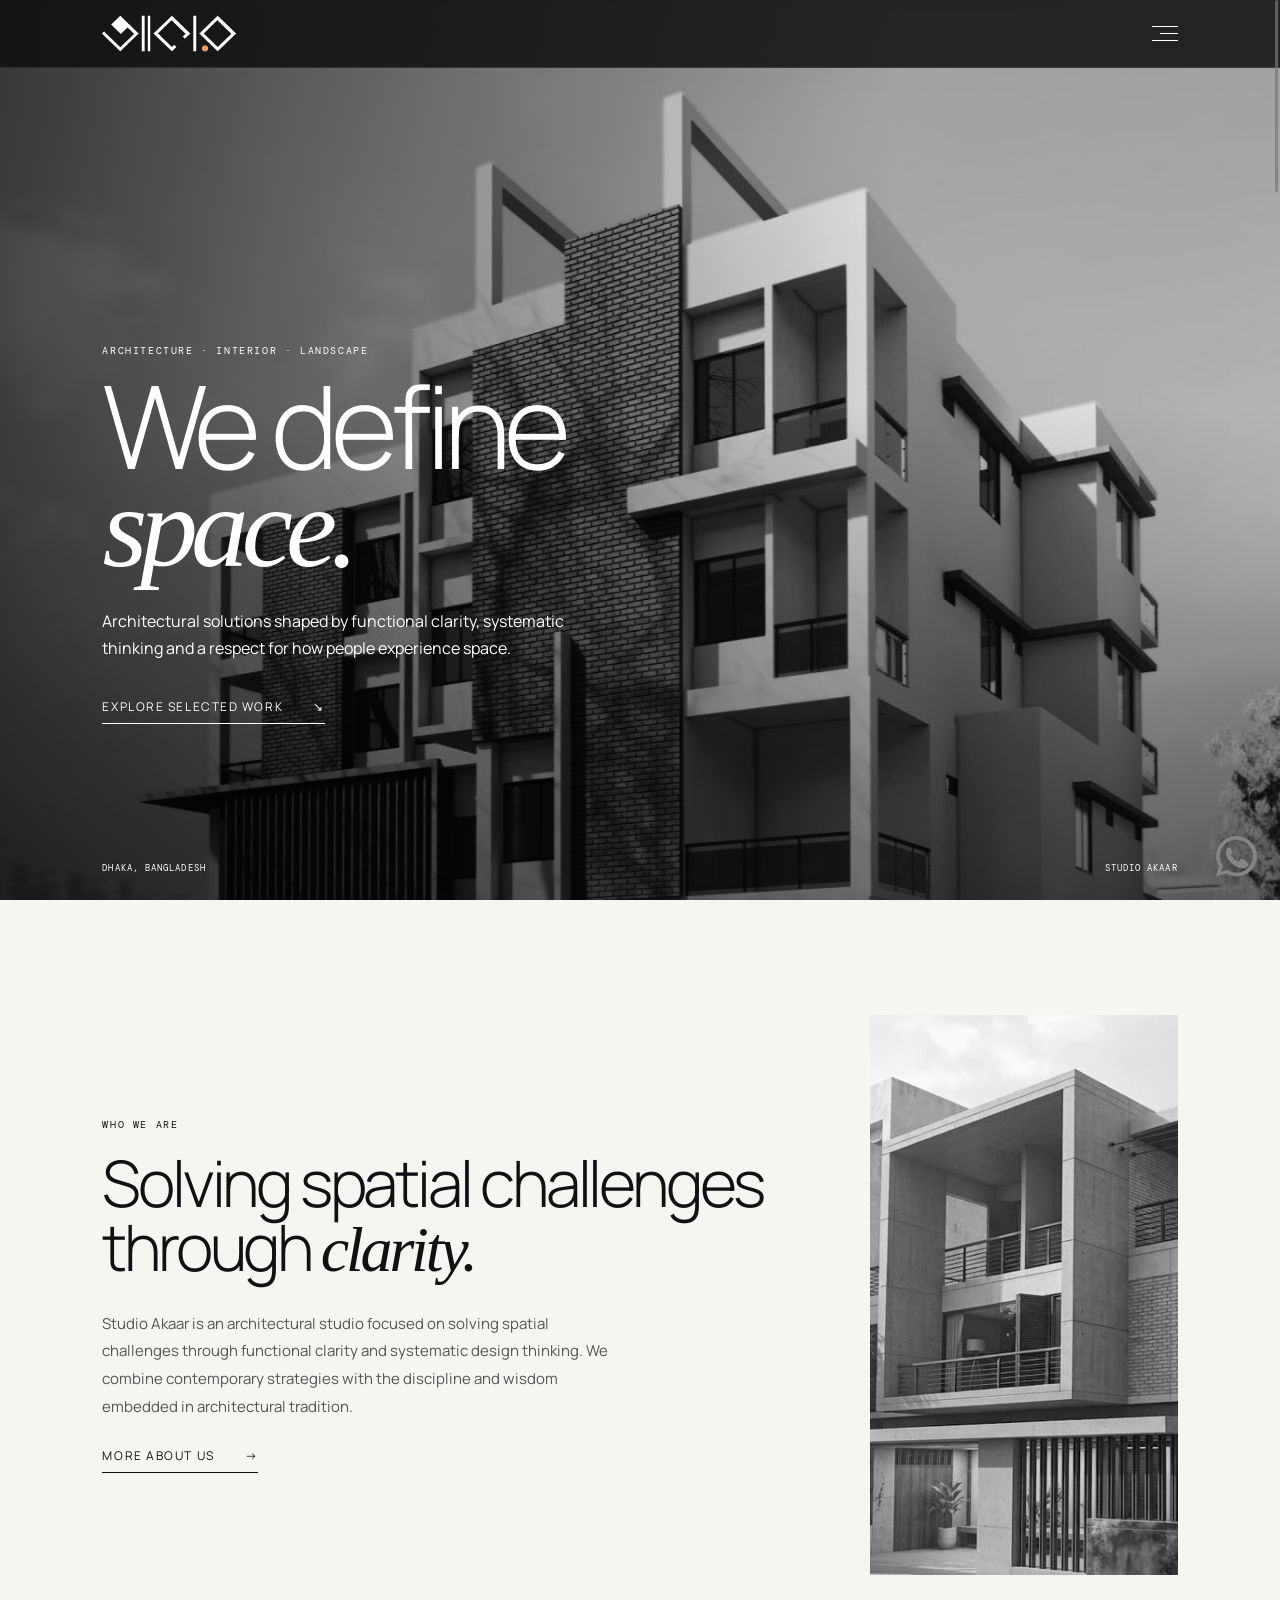
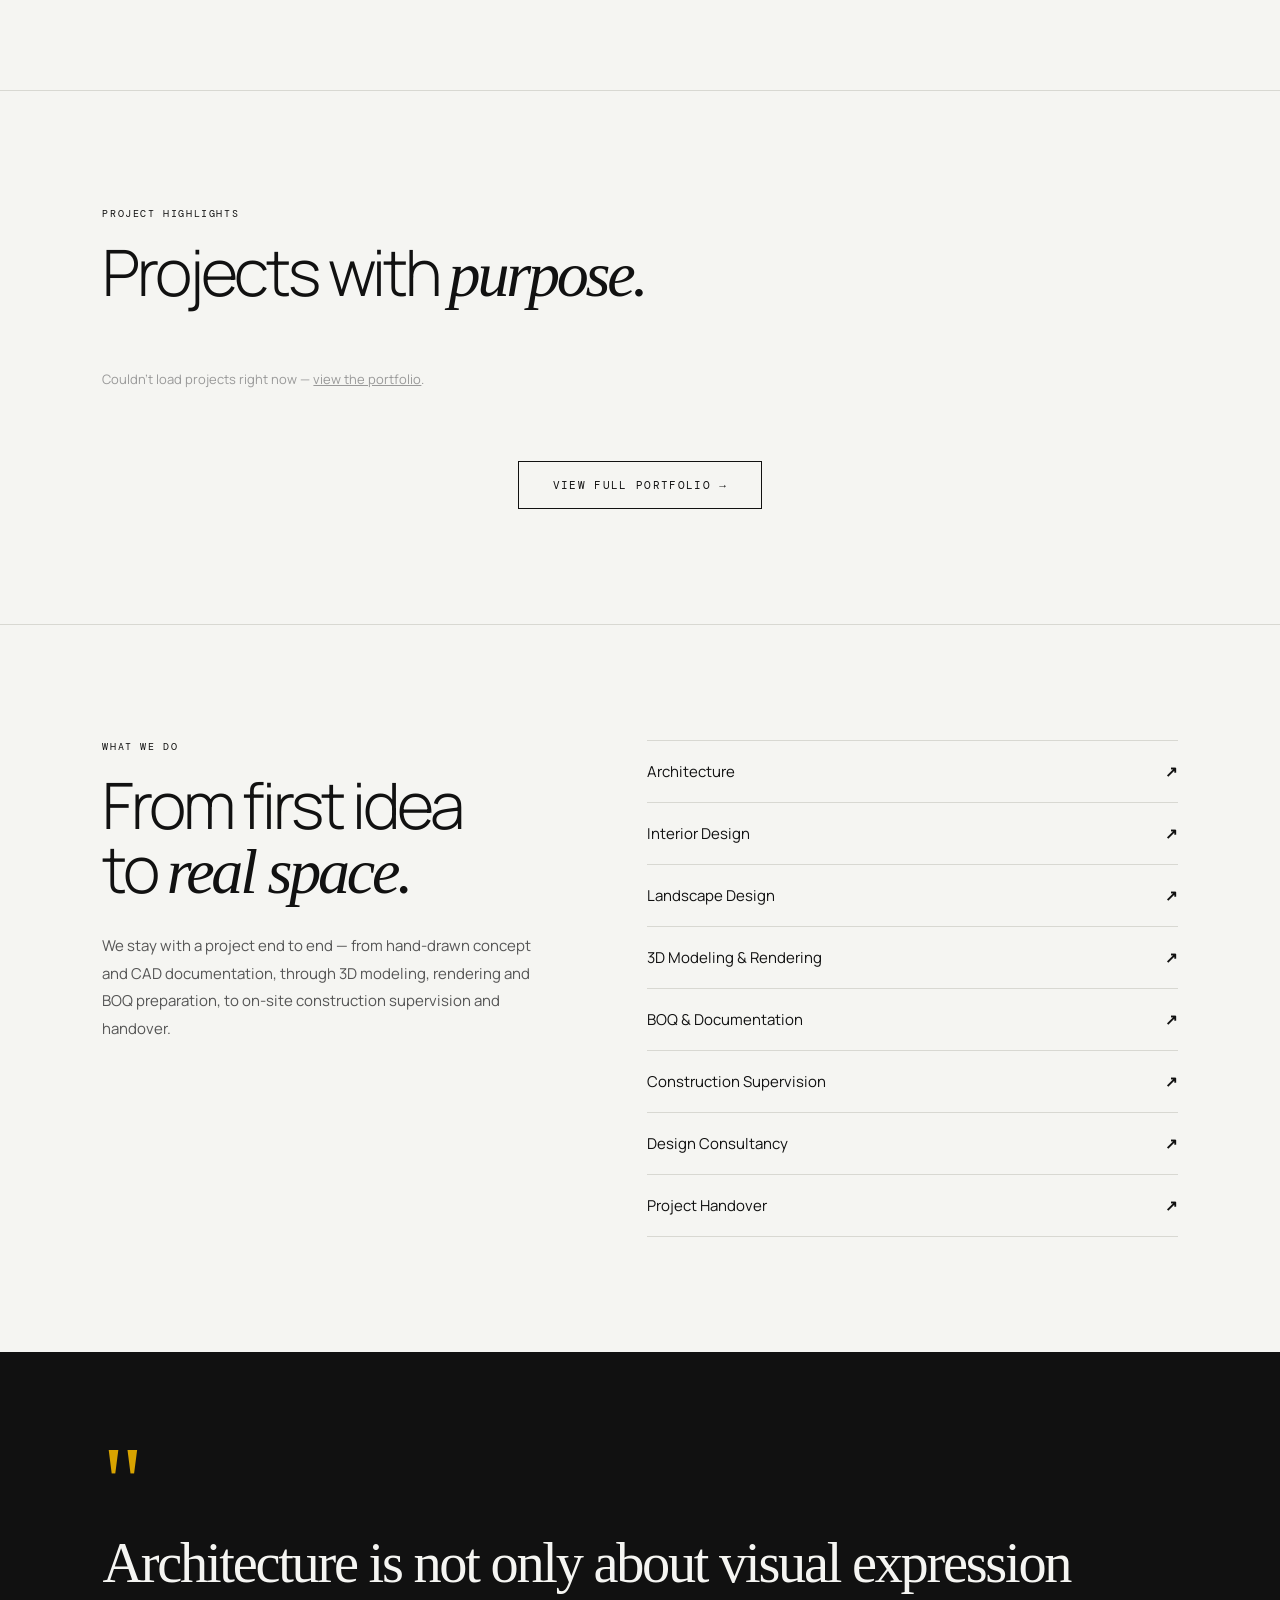
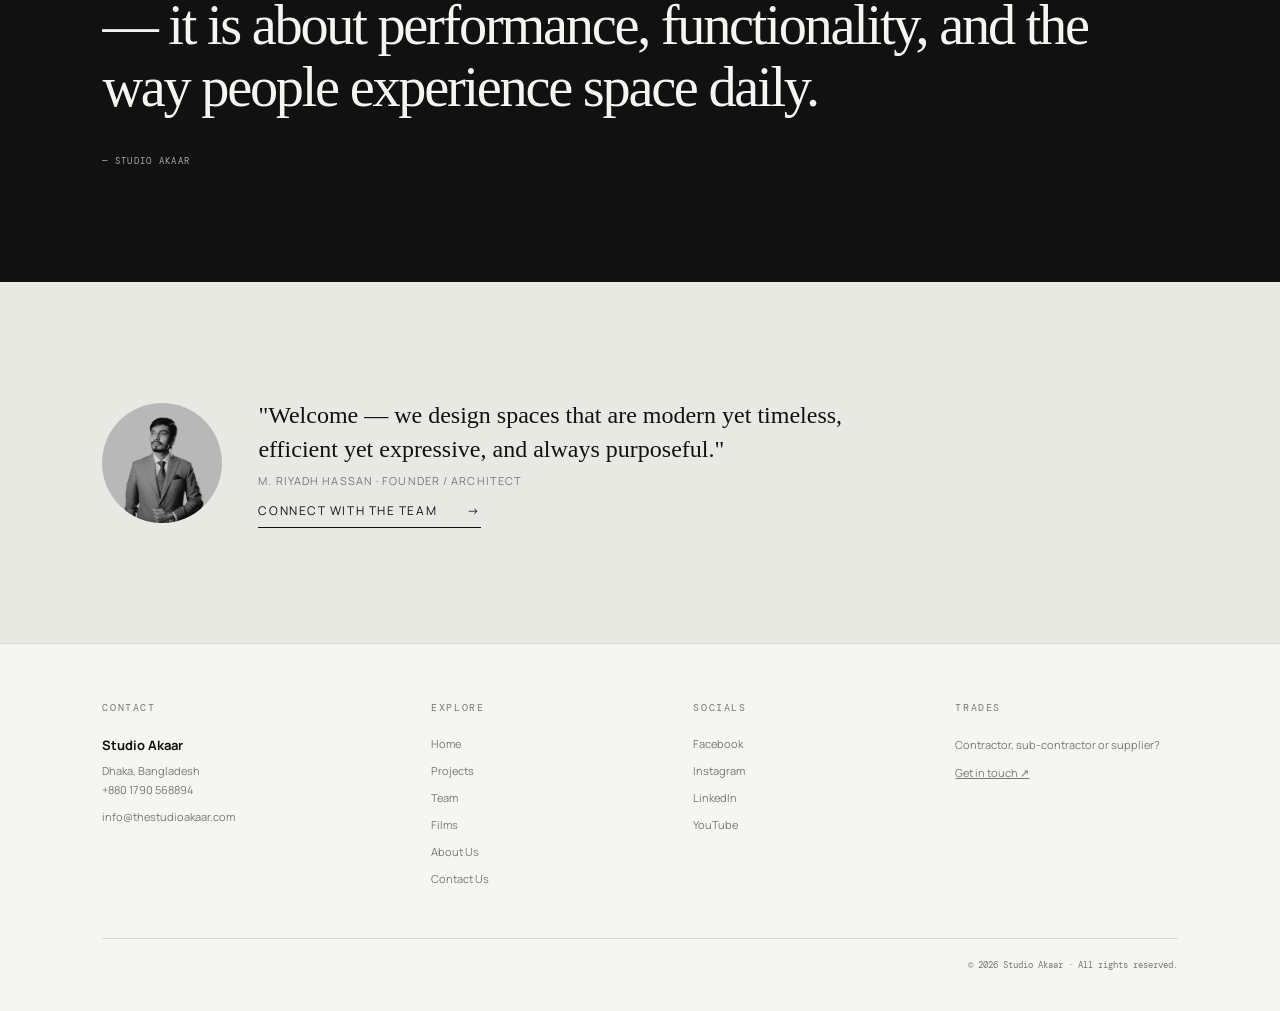
==== index.html @ 2a5476b7 "Add files via upload" ====
<!doctype html>
<html lang="en">
<head>
<meta charset="utf-8">
<meta name="viewport" content="width=device-width,initial-scale=1">
<meta name="p:domain_verify" content="df932fcca441b6bdd71ec4397334bc25"/>
<title>Studio Akaar — Architecture, Interior &amp; Landscape</title>
<meta name="description" content="Studio Akaar — architectural solutions shaped by functional clarity, systematic thinking and a respect for how people experience space.">
<link rel="icon" type="image/png" href="/images/logo.png">
<meta property="og:type" content="website">
<meta property="og:title" content="Studio Akaar — Architecture, Interior &amp; Landscape">
<meta property="og:description" content="Architectural solutions shaped by functional clarity, systematic thinking and a respect for how people experience space.">
<meta property="og:image" content="https://studio-akaar-website.vercel.app/images/img-002.jpg">
<meta property="og:url" content="https://studio-akaar-website.vercel.app/">
<meta name="twitter:card" content="summary_large_image">
<script>try{if(sessionStorage.s)document.documentElement.className='skip'}catch(e){}</script>
<link rel="preconnect" href="https://fonts.googleapis.com">
<link rel="preconnect" href="https://fonts.gstatic.com" crossorigin>
<link href="https://fonts.googleapis.com/css2?family=DM+Mono:wght@300;400&family=Manrope:wght@300;400;500;600&display=swap" rel="stylesheet">
<link rel="stylesheet" href="/site.css">
<script type="application/ld+json">
{"@context":"https://schema.org","@type":["LocalBusiness","ProfessionalService"],"name":"Studio Akaar","alternateName":"Akaar Studio","description":"Studio Akaar is an architecture, interior design, and landscape design studio in Dhaka, Bangladesh, focused on solving spatial challenges through functional clarity and systematic design thinking.","url":"https://studio-akaar-website.vercel.app/","logo":"https://studio-akaar-website.vercel.app/images/logo-light.png","image":"https://studio-akaar-website.vercel.app/images/img-002.jpg","telephone":"+880-1790-568894","email":"info@thestudioakaar.com","address":{"@type":"PostalAddress","addressLocality":"Dhaka","addressCountry":"BD"},"areaServed":{"@type":"Country","name":"Bangladesh"},"founder":{"@type":"Person","name":"M. Riyadh Hassan","jobTitle":"Architect, Interior Designer, Landscape Designer"},"sameAs":["https://www.facebook.com/AkaarStudio","https://www.instagram.com/studioakaar","https://www.linkedin.com/company/studio-akaar","https://www.youtube.com/@riyadhfilmed3d"]}
</script>
</head>
<body>
<div id="loader" aria-hidden="true"></div>
<header id="nav"></header>

<!-- HERO + PROJECT COUNTER -->
<section class="hero" id="top">
  <img src="/images/img-002.jpg" alt="Contemporary residential architecture project by Studio Akaar, Dhaka, Bangladesh" fetchpriority="high">
  <div class="heroOverlay"></div>
  <div class="heroText">
    <p class="eyebrow" data-s="hero_eyebrow">Architecture · Interior · Landscape</p>
    <h1>We define<br><em>space.</em></h1>
    <p class="lead" data-s="hero_lead">Architectural solutions shaped by functional clarity, systematic thinking and a respect for how people experience space.</p>
    <a class="textLink" href="/projects" style="margin-top:0">Explore selected work <span>↘</span></a>
  </div>
  <div class="heroCount" id="heroCount" style="visibility:hidden">
    <b id="cntNum">0</b>
    <span id="cntLabel">Projects</span>
  </div>
  <div class="heroMeta"><span>Dhaka, Bangladesh</span><span>Studio Akaar</span></div>
</section>

<!-- WHO WE ARE -->
<section class="intro" id="studio">
  <div class="reveal">
    <p class="eyebrow">Who we are</p>
    <h2 class="big">Solving spatial challenges through <span>clarity.</span></h2>
    <p class="copy" data-s="intro_text">Studio Akaar is an architectural studio focused on solving spatial challenges through functional clarity and systematic design thinking. We combine contemporary strategies with the discipline and wisdom embedded in architectural tradition.</p>
    <a class="textLink" href="/about">More about us <span>→</span></a>
  </div>
  <div class="introImg reveal"><img src="/images/img-003.jpg" alt="Modern residential building designed by Studio Akaar, Dhaka, Bangladesh" loading="lazy"></div>
</section>

<!-- PROJECT HIGHLIGHTS -->
<section id="highlights" style="border-top:1px solid var(--line)">
  <div class="secHead reveal">
    <div><p class="eyebrow">Project highlights</p><h2 class="big">Projects with <span>purpose.</span></h2></div>
  </div>
  <div class="hl" id="hl"><p style="color:#999;font-size:13px">Loading projects…</p></div>
  <div class="moreRow"><a class="btn" href="/projects">View full portfolio →</a></div>
</section>

<!-- WHAT WE DO -->
<section class="services" id="services">
  <div class="reveal">
    <p class="eyebrow">What we do</p>
    <h2 class="big">From first idea<br>to <span>real space.</span></h2>
    <p class="copy" data-s="services_intro">We stay with a project end to end — from hand-drawn concept and CAD documentation, through 3D modeling, rendering and BOQ preparation, to on-site construction supervision and handover.</p>
  </div>
  <div class="sList reveal" data-list="services">
    <div>Architecture<b>↗</b></div><div>Interior Design<b>↗</b></div><div>Landscape Design<b>↗</b></div><div>3D Modeling &amp; Rendering<b>↗</b></div><div>BOQ &amp; Documentation<b>↗</b></div><div>Construction Supervision<b>↗</b></div><div>Design Consultancy<b>↗</b></div><div>Project Handover<b>↗</b></div>
  </div>
</section>

<!-- STATEMENT -->
<section class="statement">
  <div class="mark">"</div>
  <p class="reveal" data-s="statement">Architecture is not only about visual expression — it is about performance, functionality, and the way people experience space daily.</p>
  <span>— Studio Akaar</span>
</section>

<!-- FOUNDER GREETING -->
<section class="greet">
  <div class="founderPic"><img src="/images/img-004.jpg" alt="M. Riyadh Hassan, founder of Studio Akaar" loading="lazy"></div>
  <div>
    <blockquote data-s="greeting_quote" data-q="1">"Welcome — we design spaces that are modern yet timeless, efficient yet expressive, and always purposeful."</blockquote>
    <div class="who" data-s="greeting_by">M. Riyadh Hassan · Founder / Architect</div>
    <a class="textLink" href="/team">Connect with the team <span>→</span></a>
  </div>
</section>

<footer id="foot"></footer>
<a class="wa" href="https://wa.me/8801790568894?text=Hi%20Studio%20Akaar%2C%20I%27d%20like%20to%20talk%20about%20a%20project." target="_blank" rel="noopener">Chat on WhatsApp</a>

<script src="/site.js"></script>
<script>
// Which project to feature in each highlight slot (matches the "category" column in your sheet)
const HIGHLIGHTS=['Residential Building','Commercial Interior','Residential Interior'];

loadProjects().then(work=>{
  // Hero counter
  const box=document.getElementById('heroCount'),num=document.getElementById('cntNum');
  const n=work.length,types=new Set(work.map(p=>p.category)).size;
  document.getElementById('cntLabel').textContent='Projects · '+types+' typologies';
  box.style.visibility='visible';
  let v=0;const step=Math.max(1,Math.ceil(n/40));
  const tick=setInterval(()=>{v=Math.min(n,v+step);num.textContent=v;if(v>=n)clearInterval(tick)},40);

  // Highlight cards
  const picks=HIGHLIGHTS.map(c=>work.find(p=>p.category.toLowerCase()===c.toLowerCase())).filter(Boolean);
  const feat=work.filter(p=>p.featured).slice(0,3);   // projects marked Featured = Yes in the sheet
  const list=feat.length?feat:(picks.length?picks:work.slice(0,3));
  document.getElementById('hl').innerHTML=list.map(p=>`
    <a class="card reveal" href="/projects#${p.slug}">
      <div class="ph"><img src="${p.images[0]}" alt="${esc(p.title)} — ${esc(p.category)} by Studio Akaar" loading="lazy"></div>
      <span class="label tag">${p.category}</span>
      <h3>${esc(p.title)}</h3>
      ${(p.loc||p.size)?`<p class="meta">${esc([p.loc,p.size].filter(Boolean).join(' · '))}</p>`:''}
      <p class="d">${esc(p.desc)}</p>
    </a>`).join('');
  observeReveals();
}).catch(()=>{
  document.getElementById('hl').innerHTML='<p style="color:#999;font-size:13px">Couldn\'t load projects right now — <a href="/projects" style="text-decoration:underline">view the portfolio</a>.</p>';
});
</script>
</body>
</html>
---- site.css ----
:root{--bg:#f5f5f2;--ink:#111;--muted:#777;--line:#d8d8d2;--accent:#d8a300;--gutter:max(8vw,calc((100vw - 1440px)/2));--sy:clamp(70px,9vw,130px)}
*{box-sizing:border-box}
html{scroll-behavior:smooth;scrollbar-width:none}
html::-webkit-scrollbar{display:none}
body{margin:0;background:var(--bg);color:var(--ink);font-family:Manrope,Arial,sans-serif;font-weight:400}
a{text-decoration:none;color:inherit}
button{font:inherit;color:inherit;background:none;border:0;padding:0;cursor:pointer}
img{display:block}

/* LOADER */
#loader{position:fixed;inset:0;background:#111;color:#fff;z-index:1000;display:flex;align-items:center;justify-content:center;gap:.28em;transition:opacity .4s,visibility .4s}
#loader.done{opacity:0;visibility:hidden}
#loader span{font-size:clamp(30px,7vw,60px);font-weight:300;letter-spacing:.2em;opacity:0;animation:li .3s forwards}
@keyframes li{from{opacity:0;transform:translateY(10px)}to{opacity:1;transform:none}}
.skip #loader{display:none}

/* FIXED NAV + MENU */
#nav{position:fixed;top:0;left:0;right:0;height:68px;padding:0 var(--gutter);display:flex;align-items:center;justify-content:space-between;z-index:60;color:#fff;background:rgba(15,15,15,.85);backdrop-filter:blur(10px);-webkit-backdrop-filter:blur(10px);border-bottom:1px solid rgba(255,255,255,.12)}
.brand img{height:38px;width:auto;max-width:200px;object-fit:contain}
#mb{width:44px;height:44px;display:flex;flex-direction:column;justify-content:center;align-items:flex-end;gap:6px}
#mb i{display:block;height:1px;background:#fff;width:26px;transition:.3s}
#mb i:nth-child(2){width:18px}
#mb[aria-expanded=true] i:nth-child(1){transform:translateY(7px) rotate(45deg)}
#mb[aria-expanded=true] i:nth-child(2){opacity:0}
#mb[aria-expanded=true] i:nth-child(3){transform:translateY(-7px) rotate(-45deg)}
#drawer{position:fixed;top:68px;right:var(--gutter);width:220px;background:rgba(15,15,15,.76);backdrop-filter:blur(10px);-webkit-backdrop-filter:blur(10px);border:1px solid rgba(255,255,255,.12);z-index:55;display:flex;flex-direction:column;padding:8px 0;opacity:0;visibility:hidden;transform:translateY(-8px);transition:.25s}
#drawer.open{opacity:1;visibility:visible;transform:none}
#drawer a{color:#fff;font-size:12px;text-transform:uppercase;letter-spacing:.14em;padding:12px 22px;opacity:.75;transition:.2s}
#drawer a:hover,#drawer a.on{opacity:1}
#drawer a.on{color:var(--accent)}

/* AUTO-HIDING SCROLL INDICATOR */
#sb{position:fixed;right:2px;top:0;width:3px;border-radius:3px;background:rgba(120,120,120,.7);z-index:70;opacity:0;transition:opacity .3s;pointer-events:none}

/* TYPE */
.eyebrow{font-family:'DM Mono',monospace;text-transform:uppercase;font-size:10px;letter-spacing:.16em;margin:0 0 20px}
h2.big{font-size:clamp(38px,5vw,70px);line-height:1;letter-spacing:-.05em;font-weight:300;margin:0 0 28px}
h2.big span,.hero h1 em{font-family:Georgia,serif;font-style:italic;font-weight:400}
.copy{font-size:15px;line-height:1.85;color:#555;max-width:520px;margin:0}
.textLink{font-size:12px;text-transform:uppercase;letter-spacing:.13em;border-bottom:1px solid currentColor;padding-bottom:8px;display:inline-flex;gap:30px;margin-top:26px}
.label{font-family:'DM Mono',monospace;font-size:9px;text-transform:uppercase;letter-spacing:.1em;color:#999}
section{padding:var(--sy) var(--gutter)}
.reveal{opacity:0;transform:translateY(28px);transition:opacity .8s,transform .8s}
.reveal.in{opacity:1;transform:none}
@media(prefers-reduced-motion:reduce){.reveal{opacity:1;transform:none;transition:none}#loader span{animation:none;opacity:1}}

/* HERO */
.hero{height:100vh;min-height:640px;position:relative;background:#111;color:#fff;overflow:hidden;padding:0}
.hero>img{position:absolute;inset:0;width:100%;height:100%;object-fit:cover;object-position:center 8%;filter:grayscale(1);transition:filter .7s}
.heroOverlay{position:absolute;inset:0;background:linear-gradient(90deg,rgba(0,0,0,.72),rgba(0,0,0,.12) 70%),linear-gradient(0deg,rgba(0,0,0,.5),transparent 55%)}
.heroText{position:absolute;left:var(--gutter);bottom:calc(14vh + 50px);max-width:680px}
.hero h1{font-size:clamp(60px,9vw,140px);line-height:.84;font-weight:300;letter-spacing:-.06em;margin:0}
.lead{font-size:16px;line-height:1.7;max-width:510px;margin:32px 0}
.heroCount{position:absolute;left:var(--gutter);bottom:54px;display:flex;align-items:baseline;gap:14px;border-left:1px solid var(--accent);padding-left:14px}
.heroCount b{font-size:clamp(34px,4vw,52px);font-weight:300;letter-spacing:-.05em;line-height:1}
.heroCount span{font-family:'DM Mono',monospace;font-size:10px;text-transform:uppercase;letter-spacing:.14em}
.heroMeta{position:absolute;left:var(--gutter);right:var(--gutter);bottom:26px;display:flex;justify-content:space-between;font-family:'DM Mono',monospace;font-size:9px;text-transform:uppercase;letter-spacing:.12em}

/* INTRO */
.intro{display:grid;grid-template-columns:2.2fr 1fr;gap:7vw;align-items:center}
.introImg{height:560px;overflow:hidden}
.introImg img,.card .ph img,.founderPic img{width:100%;height:100%;object-fit:cover;filter:grayscale(1);transition:.6s}

/* CARDS */
.secHead{display:flex;justify-content:space-between;align-items:end;gap:30px;margin-bottom:50px;flex-wrap:wrap}
.secHead h2{margin:0}
.hl{display:grid;grid-template-columns:repeat(3,minmax(0,1fr));gap:28px}
.card{display:block;cursor:pointer}
.card .ph{aspect-ratio:4/5;overflow:hidden;background:#ddd}
.card.seen .ph img{transform:scale(1.04)}
.card .tag{display:block;margin:16px 0 6px}
.card h3{font-size:20px;font-weight:400;margin:0 0 6px;letter-spacing:-.02em}
.card .meta{font-family:'DM Mono',monospace;font-size:10px;text-transform:uppercase;letter-spacing:.06em;color:#999;margin:0 0 10px}
.card p.d{font-size:13px;line-height:1.7;color:#666;margin:0;display:-webkit-box;-webkit-line-clamp:3;-webkit-box-orient:vertical;overflow:hidden}
.moreRow{text-align:center;margin-top:60px}
.btn{display:inline-block;border:1px solid var(--ink);padding:16px 34px;font-family:'DM Mono',monospace;font-size:11px;text-transform:uppercase;letter-spacing:.12em;transition:.25s;background:none}
.btn:hover{background:var(--ink);color:#fff}

/* SERVICES */
.services{display:grid;grid-template-columns:1.2fr 1.4fr;gap:7vw;align-items:start;border-top:1px solid var(--line)}
.sList{border-top:1px solid var(--line)}
.sList div{display:flex;justify-content:space-between;padding:20px 0;border-bottom:1px solid var(--line);font-size:15px;transition:padding .25s}
.sList div:hover{padding-left:10px}

/* STATEMENT */
.statement{background:#111;color:#f5f5f2;min-height:520px;display:flex;flex-direction:column;justify-content:center}
.statement .mark{font-family:Georgia,serif;font-size:100px;line-height:.3;color:var(--accent)}
.statement p{font-family:Georgia,serif;font-size:clamp(30px,4.4vw,64px);line-height:1.1;letter-spacing:-.04em;max-width:1000px;margin:36px 0}
.statement span{font-family:'DM Mono',monospace;font-size:9px;text-transform:uppercase;letter-spacing:.14em;color:#aaa}

/* FOUNDER GREETING */
.greet{background:#e9e9e4;display:flex;align-items:center;gap:36px;flex-wrap:wrap}
.founderPic{width:120px;height:120px;border-radius:50%;overflow:hidden;flex:none}
.founderPic img{object-position:center top}
.greet blockquote{font-family:Georgia,serif;font-size:clamp(18px,2vw,24px);line-height:1.45;margin:0 0 6px;max-width:620px}
.greet .who{font-size:11px;text-transform:uppercase;letter-spacing:.1em;color:#777}
.greet .textLink{margin:14px 0 0}

/* INNER PAGE HEAD */
.pageHead{padding:150px var(--gutter) 40px}
.pageHead h1{font-size:clamp(44px,6vw,90px);line-height:.98;letter-spacing:-.05em;font-weight:300;margin:0 0 24px}
.pageHead h1 span{font-family:Georgia,serif;font-style:italic;font-weight:400}
.pageHead .eyebrow{margin-bottom:18px}

/* PROJECTS PAGE */
.filters{display:flex;gap:18px;overflow:auto;white-space:nowrap;padding:0 var(--gutter) 30px;border-bottom:1px solid var(--line)}
.filters button{color:#999;font-size:10px;text-transform:uppercase;letter-spacing:.1em}
.filters button.active{color:#111;border-bottom:1px solid #111;padding-bottom:5px}
.catGroup{margin-bottom:100px}
.catGroup:last-child{margin-bottom:0}
.catHead{display:flex;align-items:baseline;gap:16px;margin-bottom:36px}
.catHead h3{font-size:clamp(22px,2.6vw,32px);font-weight:300;letter-spacing:-.04em;margin:0}
.catHead span{margin-left:auto;font-family:'DM Mono',monospace;font-size:10px;text-transform:uppercase;color:#999}
.catRow{display:grid;grid-template-columns:repeat(3,minmax(0,1fr));gap:56px 24px}
.catRow .card h3{font-size:12px;font-weight:500}
.catRow .tag{margin:14px 0 4px}
.cnt{position:absolute;bottom:12px;right:12px;background:rgba(0,0,0,.6);color:#fff;font-family:'DM Mono',monospace;font-size:10px;padding:5px 9px;border-radius:20px}
.card .ph{position:relative}

/* MODAL */
.ov{position:fixed;inset:0;background:rgba(10,10,10,.82);z-index:100;display:flex;align-items:center;justify-content:center;padding:5vw;opacity:0;pointer-events:none;transition:opacity .3s}
.ov.open{opacity:1;pointer-events:auto}
.mBox{background:var(--bg);max-width:920px;width:100%;max-height:86vh;overflow:auto;display:grid;grid-template-columns:1.1fr 1fr;position:relative}
.mImg{height:56vh;max-height:520px;overflow:hidden;background:#ddd}
.mImg img{width:100%;height:100%;object-fit:cover}
.thumbs{display:flex;gap:8px;padding:10px;overflow-x:auto;scrollbar-width:none}
.thumbs img{width:50px;height:50px;object-fit:cover;cursor:pointer;opacity:.5;flex:none;outline:2px solid transparent;outline-offset:-2px}
.thumbs img.active{opacity:1;outline-color:var(--accent)}
.mInfo{padding:50px 40px;display:flex;flex-direction:column;justify-content:center}
.mInfo h3{font-size:clamp(26px,3vw,36px);font-weight:300;letter-spacing:-.03em;margin:14px 0 18px;line-height:1.05}
.mInfo p{font-size:14px;line-height:1.8;color:#555}
.mMeta{font-family:'DM Mono',monospace;font-size:10px;text-transform:uppercase;color:#999;margin-top:-8px}
.share{display:flex;gap:8px;margin:16px 0}
.share a,.share button{width:32px;height:32px;border-radius:50%;border:1px solid var(--line);display:flex;align-items:center;justify-content:center;color:#555;position:relative}
.share .copied::after{content:'Copied';position:absolute;bottom:calc(100% + 8px);background:#111;color:#fff;font-size:9px;padding:4px 8px;border-radius:4px}
.mClose{position:absolute;top:16px;right:16px;background:rgba(0,0,0,.55);color:#fff;width:34px;height:34px;border-radius:50%;z-index:2}
.mNav{position:fixed;top:50%;transform:translateY(-50%);background:rgba(0,0,0,.4);color:#fff;width:44px;height:44px;border-radius:50%;font-size:20px;z-index:101}
.mPrev{left:3vw}.mNext{right:3vw}
.mCount{font-family:'DM Mono',monospace;font-size:10px;color:#999}

/* CONTACT / FORM */
.cGrid{display:grid;grid-template-columns:1fr 1.2fr;gap:7vw;align-items:start}
.cInfo p{font-size:14px;line-height:1.9;color:#555;margin:0 0 22px}
.cInfo a{border-bottom:1px solid currentColor}
.field{margin-bottom:26px}
.field>label{display:block;font-family:'DM Mono',monospace;font-size:9px;text-transform:uppercase;letter-spacing:.1em;color:#999;margin-bottom:8px}
.field input[type=text],.field input[type=tel],.field textarea,.otherText{width:100%;border:0;border-bottom:1px solid var(--line);background:transparent;font-family:Manrope,Arial,sans-serif;font-size:15px;color:var(--ink);padding:8px 0;outline:none}
.field input:focus,.field textarea:focus,.otherText:focus{border-color:var(--ink)}
.field textarea{min-height:90px;resize:vertical;line-height:1.6;font-size:14px}
.radioGrid{display:grid;grid-template-columns:1fr 1fr;gap:10px}
.radioGrid label{display:flex;align-items:center;gap:9px;font-size:13px;border:1px solid var(--line);padding:11px 13px;cursor:pointer}
.radioGrid label:has(input:checked){border-color:var(--ink)}
.radioGrid .wide{grid-column:1/-1}
.otherText:disabled{opacity:.4}
.send{background:#111;color:#fff;font-family:'DM Mono',monospace;font-size:11px;text-transform:uppercase;letter-spacing:.1em;padding:15px 30px;transition:.2s}
.send:hover{background:var(--accent)}
.fStatus{font-size:12px;color:#777;margin-top:14px}

/* APPROACH (about) */
.pills{display:flex;flex-wrap:wrap;gap:8px;margin-top:24px}
.pills span{font-family:'DM Mono',monospace;font-size:9px;text-transform:uppercase;letter-spacing:.06em;color:#999;border:1px solid var(--line);padding:4px 12px;border-radius:20px}

/* FOOTER */
footer{border-top:1px solid var(--line);padding:55px var(--gutter) 40px;display:grid;grid-template-columns:1.3fr 1fr 1fr 1fr;gap:40px;font-size:11px;color:#777}
footer strong{color:#111;font-size:13px;display:block;margin-bottom:8px}
footer p{line-height:1.7;margin:0}
footer a{display:block;margin:0 0 12px}
footer .cp{grid-column:1/-1;text-align:right;font-family:'DM Mono',monospace;font-size:9px;border-top:1px solid var(--line);padding-top:20px}
.wa{position:fixed;right:20px;left:auto;bottom:calc(20px + env(safe-area-inset-bottom,0px));z-index:90;width:48.4px;height:48.4px;display:block;font-size:0;--g:1}
/* --g = greyness (1 = black&white, 0 = full green). JS lowers it as the cursor/finger comes within 1 inch. */
.wa img,.wa svg{width:100%;height:100%;object-fit:contain;filter:grayscale(var(--g)) contrast(1.3) brightness(calc(.75 + .25*(1 - var(--g)))) drop-shadow(0 2px 4px rgba(0,0,0,.3));transition:filter .15s,transform .2s}
.wa.on img,.wa.on svg{filter:grayscale(0) drop-shadow(0 0 5px #25D366) drop-shadow(0 0 14px rgba(37,211,102,.9));transform:scale(1.1)}

@media(max-width:1100px){.catRow{grid-template-columns:repeat(2,minmax(0,1fr))}}
@media(max-width:800px){
 :root{--gutter:7vw}
 #nav{height:62px}#drawer{top:62px;left:0;right:0;width:auto;border-left:0;border-right:0;padding:14px var(--gutter) 18px}#drawer a{padding:11px 0}
 .brand img{height:30px}
 .hero{min-height:600px}.hero>img{object-position:center}
 .heroText{bottom:calc(13vh + 50px)}
 .intro,.services,.cGrid{display:block}
 .introImg{height:400px;margin-top:50px}
 .hl{grid-template-columns:1fr;gap:44px}
 .sList,.cGrid form{margin-top:50px}
 .catRow{display:flex;overflow-x:auto;scroll-snap-type:x mandatory;gap:14px;scrollbar-width:none;margin-inline:calc(-1*var(--gutter));padding:0 var(--gutter)}
 .catRow .card{flex:0 0 80vw;scroll-snap-align:start}
 .mBox{grid-template-columns:1fr;max-height:92vh}.mImg{height:44vh}.thumbs{display:none}
 .mInfo{padding:30px 26px}
 .mNav{width:38px;height:38px;font-size:16px}.mPrev{left:2vw}.mNext{right:2vw}
 footer{grid-template-columns:1fr 1fr}footer .cp{text-align:left}
 .radioGrid{grid-template-columns:1fr}
 .wa{right:14px;left:auto;bottom:calc(14px + env(safe-area-inset-bottom,0px));width:40px;height:40px}
}

/* Portfolio title */
.pageHead h1.spaced{font-size:clamp(28px,6vw,84px);letter-spacing:.35em;text-transform:uppercase;font-weight:300;margin-bottom:20px}
/* Touch devices: photos turn to colour as they scroll into view */
/* COLOUR RULES. Everything starts black & white.
   Desktop: the block under the mouse gets .seen (colour). Phone: JS sets the filter live while scrolling (html.tm). */
.seen img,.seen .ph img{filter:none}
.tm .hero>img,.tm .introImg img,.tm .card .ph img,.tm .founderPic img{transition:filter .12s linear}
/* Desktop: gentle snapping between page segments */
@media(hover:hover) and (pointer:fine){
  html{scroll-snap-type:y proximity;scroll-padding-top:68px}
  section,footer,.pageHead{scroll-snap-align:start}
}

/* Team page */
.card.full p.d{display:block;-webkit-line-clamp:unset}
.ini{display:flex;width:100%;height:100%;align-items:center;justify-content:center;font-size:56px;font-weight:300;color:#999;letter-spacing:-.04em}
.roleLine{font-size:11px;text-transform:uppercase;letter-spacing:.1em;color:#777;margin:0}
.founderBq{font-family:Georgia,serif;font-size:22px;line-height:1.45;margin:36px 0 0;max-width:520px}
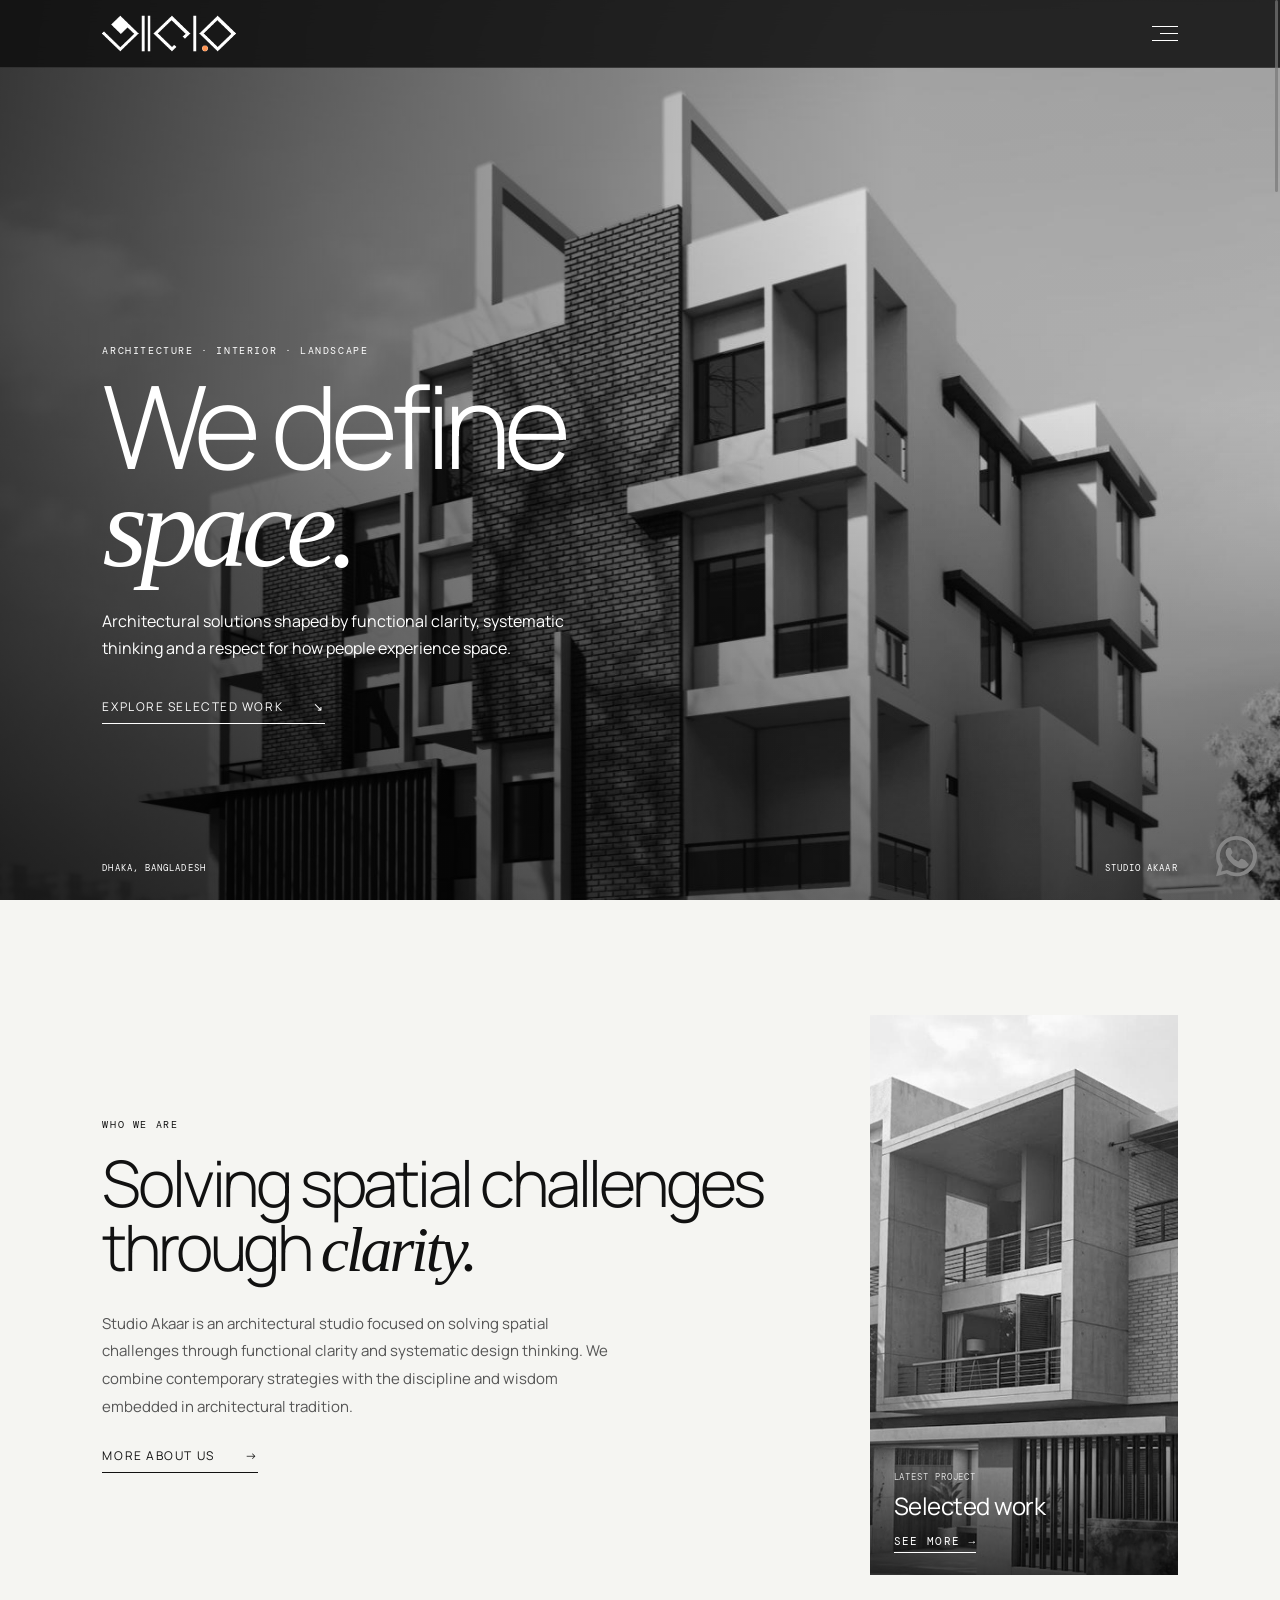
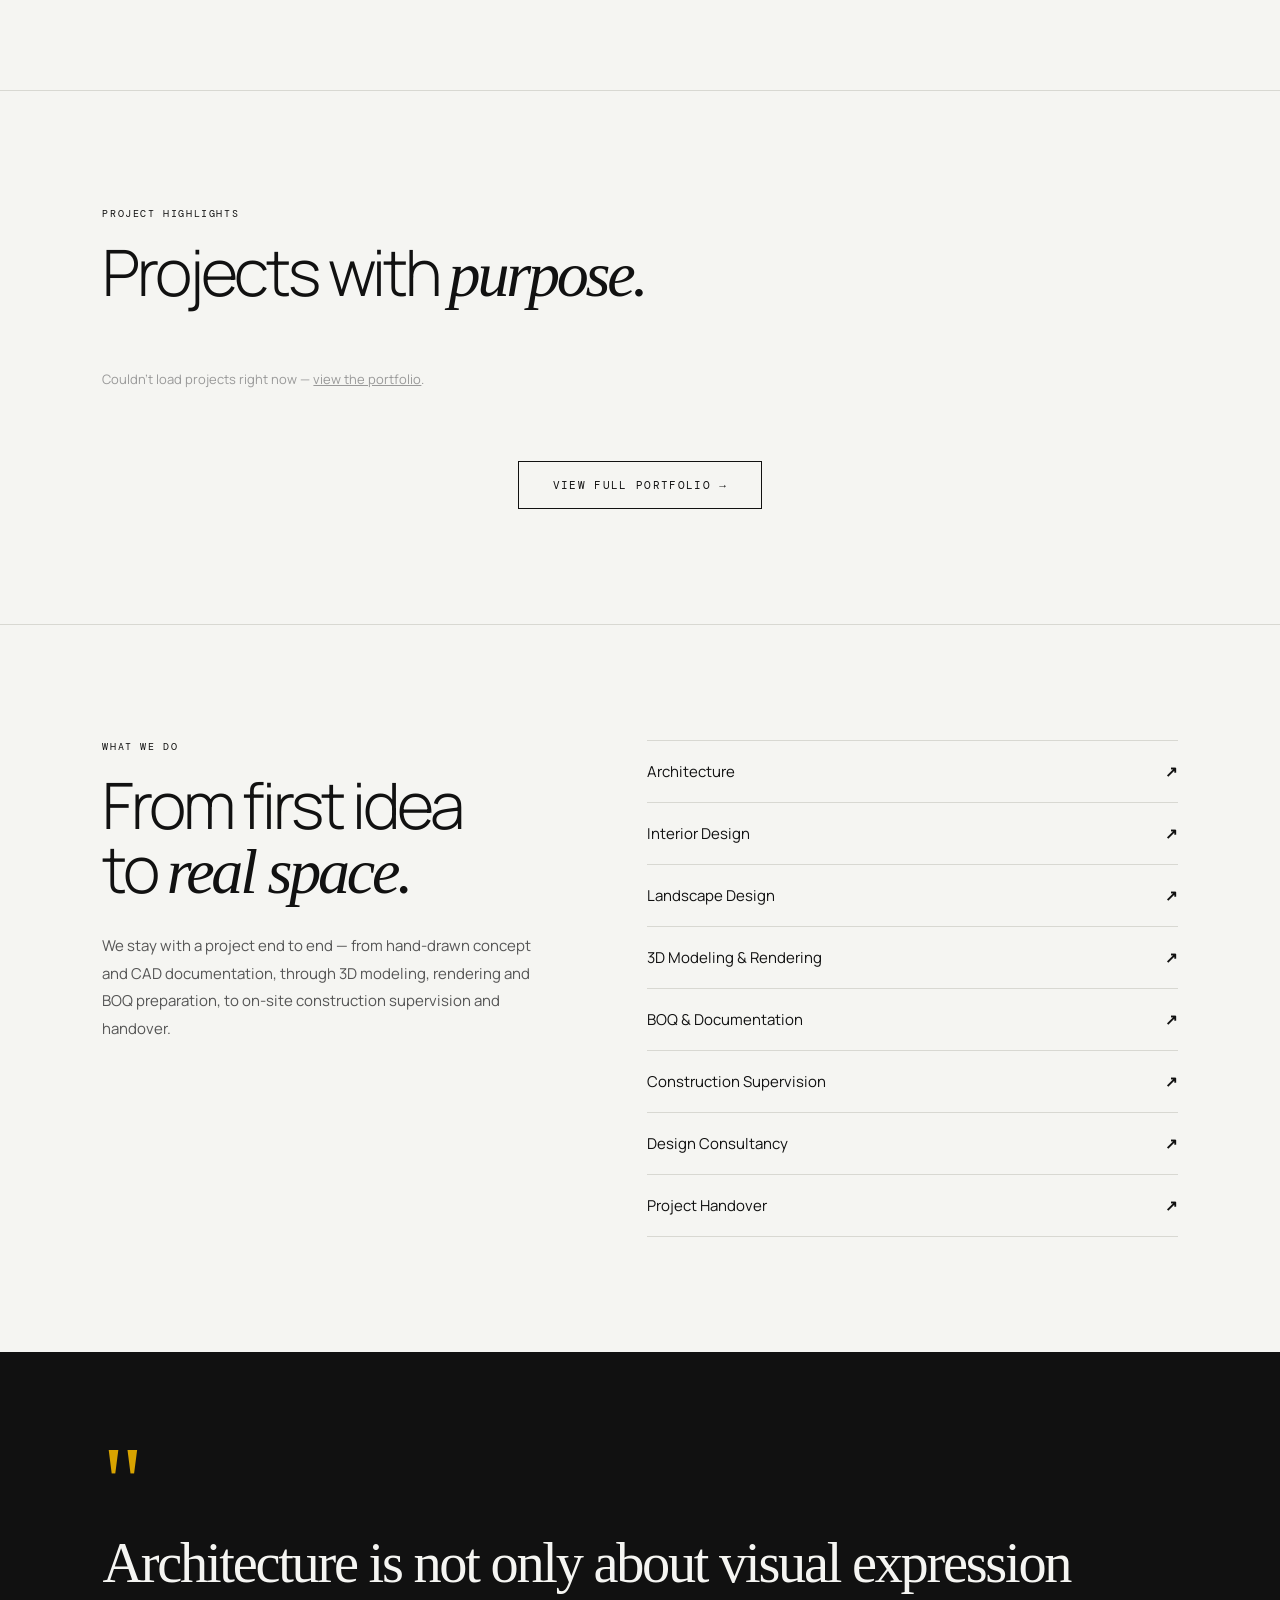
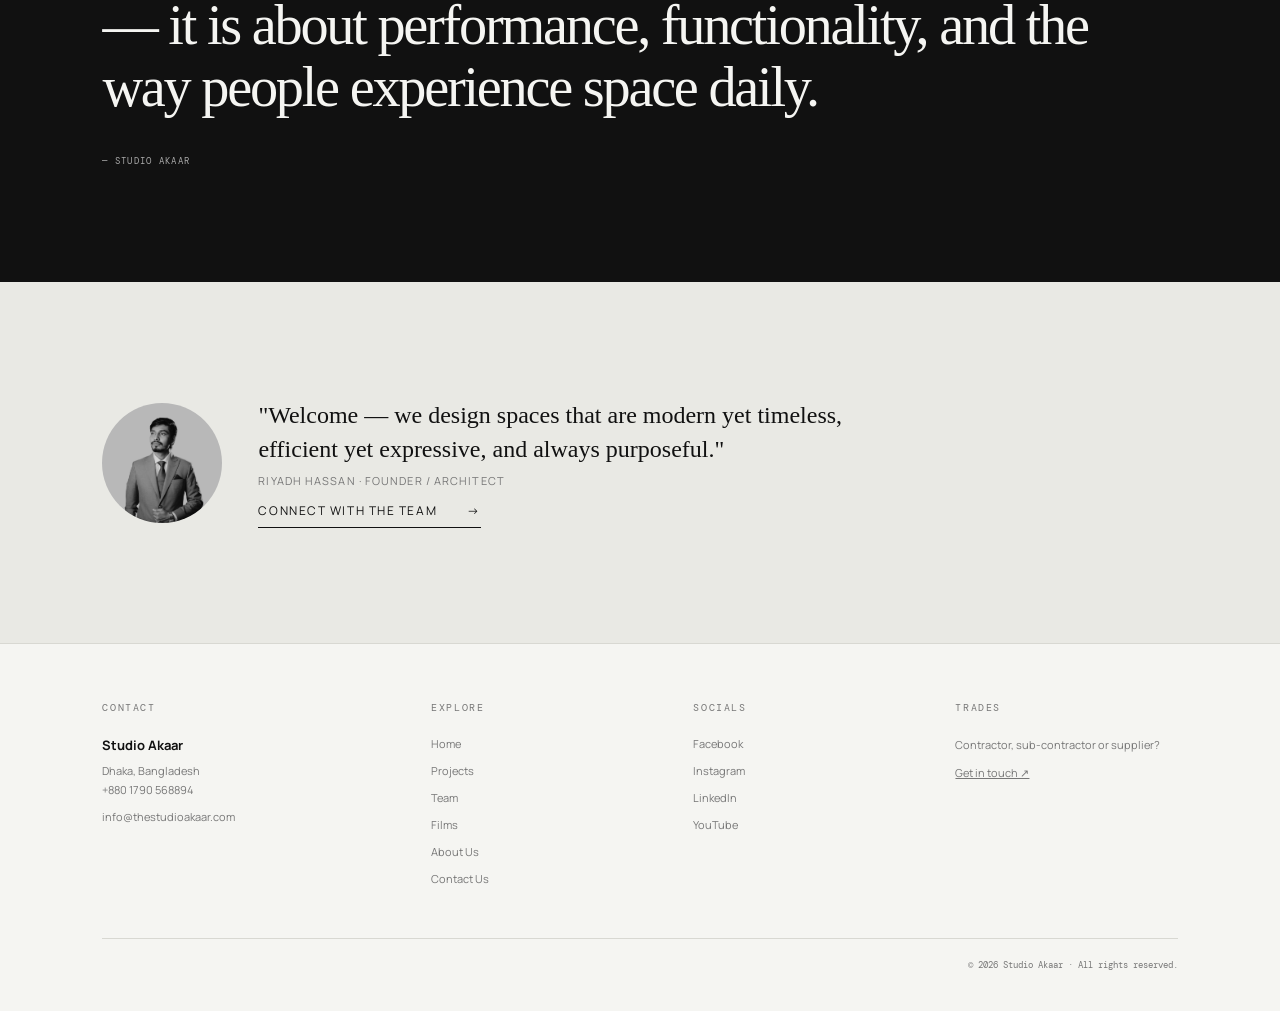
==== commit 161c2173: "Add files via upload" ====
--- a/index.html
+++ b/index.html
@@ -10,16 +10,20 @@
 <meta property="og:type" content="website">
 <meta property="og:title" content="Studio Akaar — Architecture, Interior &amp; Landscape">
 <meta property="og:description" content="Architectural solutions shaped by functional clarity, systematic thinking and a respect for how people experience space.">
-<meta property="og:image" content="https://studio-akaar-website.vercel.app/images/img-002.jpg">
+<meta property="og:image" content="https://studio-akaar-website.vercel.app/images/akaar-logo-thumb.jpg">
+<meta property="og:image:width" content="1200">
+<meta property="og:image:height" content="1200">
+<meta property="og:site_name" content="Studio Akaar">
 <meta property="og:url" content="https://studio-akaar-website.vercel.app/">
-<meta name="twitter:card" content="summary_large_image">
+<meta name="twitter:card" content="summary">
+<meta name="twitter:image" content="https://studio-akaar-website.vercel.app/images/akaar-logo-thumb.jpg">
 <script>try{if(sessionStorage.s)document.documentElement.className='skip'}catch(e){}</script>
 <link rel="preconnect" href="https://fonts.googleapis.com">
 <link rel="preconnect" href="https://fonts.gstatic.com" crossorigin>
 <link href="https://fonts.googleapis.com/css2?family=DM+Mono:wght@300;400&family=Manrope:wght@300;400;500;600&display=swap" rel="stylesheet">
 <link rel="stylesheet" href="/site.css">
 <script type="application/ld+json">
-{"@context":"https://schema.org","@type":["LocalBusiness","ProfessionalService"],"name":"Studio Akaar","alternateName":"Akaar Studio","description":"Studio Akaar is an architecture, interior design, and landscape design studio in Dhaka, Bangladesh, focused on solving spatial challenges through functional clarity and systematic design thinking.","url":"https://studio-akaar-website.vercel.app/","logo":"https://studio-akaar-website.vercel.app/images/logo-light.png","image":"https://studio-akaar-website.vercel.app/images/img-002.jpg","telephone":"+880-1790-568894","email":"info@thestudioakaar.com","address":{"@type":"PostalAddress","addressLocality":"Dhaka","addressCountry":"BD"},"areaServed":{"@type":"Country","name":"Bangladesh"},"founder":{"@type":"Person","name":"M. Riyadh Hassan","jobTitle":"Architect, Interior Designer, Landscape Designer"},"sameAs":["https://www.facebook.com/AkaarStudio","https://www.instagram.com/studioakaar","https://www.linkedin.com/company/studio-akaar","https://www.youtube.com/@riyadhfilmed3d"]}
+{"@context":"https://schema.org","@type":["LocalBusiness","ProfessionalService"],"name":"Studio Akaar","alternateName":"Akaar Studio","description":"Studio Akaar is an architecture, interior design, and landscape design studio in Dhaka, Bangladesh, focused on solving spatial challenges through functional clarity and systematic design thinking.","url":"https://studio-akaar-website.vercel.app/","logo":"https://studio-akaar-website.vercel.app/images/logo-light.png","image":"https://studio-akaar-website.vercel.app/images/img-002.jpg","telephone":"+880-1790-568894","email":"info@thestudioakaar.com","address":{"@type":"PostalAddress","addressLocality":"Dhaka","addressCountry":"BD"},"areaServed":{"@type":"Country","name":"Bangladesh"},"founder":{"@type":"Person","name":"Riyadh Hassan","jobTitle":"Architect, Interior Designer, Landscape Designer"},"sameAs":["https://www.facebook.com/AkaarStudio","https://www.instagram.com/studioakaar","https://www.linkedin.com/company/studio-akaar","https://www.youtube.com/@riyadhfilmed3d"]}
 </script>
 </head>
 <body>
@@ -51,7 +55,10 @@
     <p class="copy" data-s="intro_text">Studio Akaar is an architectural studio focused on solving spatial challenges through functional clarity and systematic design thinking. We combine contemporary strategies with the discipline and wisdom embedded in architectural tradition.</p>
     <a class="textLink" href="/about">More about us <span>→</span></a>
   </div>
-  <div class="introImg reveal"><img src="/images/img-003.jpg" alt="Modern residential building designed by Studio Akaar, Dhaka, Bangladesh" loading="lazy"></div>
+  <a class="introImg reveal" id="latest" href="/projects" aria-label="See our latest project">
+    <img src="/images/img-003.jpg" alt="Latest project by Studio Akaar, Dhaka, Bangladesh" loading="lazy">
+    <span class="latestCap"><span class="label">Latest project</span><b id="latestName">Selected work</b><em>See more →</em></span>
+  </a>
 </section>
 
 <!-- PROJECT HIGHLIGHTS -->
@@ -84,10 +91,10 @@
 
 <!-- FOUNDER GREETING -->
 <section class="greet">
-  <div class="founderPic"><img src="/images/img-004.jpg" alt="M. Riyadh Hassan, founder of Studio Akaar" loading="lazy"></div>
+  <div class="founderPic"><img src="/images/img-004.jpg" alt="Riyadh Hassan, founder of Studio Akaar" loading="lazy"></div>
   <div>
     <blockquote data-s="greeting_quote" data-q="1">"Welcome — we design spaces that are modern yet timeless, efficient yet expressive, and always purposeful."</blockquote>
-    <div class="who" data-s="greeting_by">M. Riyadh Hassan · Founder / Architect</div>
+    <div class="who" data-s="greeting_by">Riyadh Hassan · Founder / Architect</div>
     <a class="textLink" href="/team">Connect with the team <span>→</span></a>
   </div>
 </section>
@@ -101,6 +108,14 @@
 const HIGHLIGHTS=['Residential Building','Commercial Interior','Residential Interior'];
 
 loadProjects().then(work=>{
+  // Latest project = the last project in your sheet (highest Order number)
+  const last=work[work.length-1];
+  if(last){
+    const a=document.getElementById('latest'),im=a.querySelector('img');
+    a.href='/projects#'+last.slug;
+    im.src=last.images[0];im.alt=last.title+' — latest project by Studio Akaar';
+    document.getElementById('latestName').textContent=last.title;
+  }
   // Hero counter
   const box=document.getElementById('heroCount'),num=document.getElementById('cntNum');
   const n=work.length,types=new Set(work.map(p=>p.category)).size;
--- a/site.css
+++ b/site.css
@@ -182,7 +182,7 @@
  .introImg{height:400px;margin-top:50px}
  .hl{grid-template-columns:1fr;gap:44px}
  .sList,.cGrid form{margin-top:50px}
- .catRow{display:flex;overflow-x:auto;scroll-snap-type:x mandatory;gap:14px;scrollbar-width:none;margin-inline:calc(-1*var(--gutter));padding:0 var(--gutter)}
+ .catRow{display:flex;overflow-x:auto;scroll-snap-type:x mandatory;gap:14px;scrollbar-width:none;margin-inline:calc(-1*var(--gutter));padding:0 14px;scroll-padding-inline:14px}
  .catRow .card{flex:0 0 80vw;scroll-snap-align:start}
  .mBox{grid-template-columns:1fr;max-height:92vh}.mImg{height:44vh}.thumbs{display:none}
  .mInfo{padding:30px 26px}
@@ -210,3 +210,10 @@
 .ini{display:flex;width:100%;height:100%;align-items:center;justify-content:center;font-size:56px;font-weight:300;color:#999;letter-spacing:-.04em}
 .roleLine{font-size:11px;text-transform:uppercase;letter-spacing:.1em;color:#777;margin:0}
 .founderBq{font-family:Georgia,serif;font-size:22px;line-height:1.45;margin:36px 0 0;max-width:520px}
+
+/* Home: latest-project card */
+a.introImg{display:block;position:relative;color:#fff}
+.latestCap{position:absolute;left:0;right:0;bottom:0;padding:70px 24px 22px;background:linear-gradient(0deg,rgba(0,0,0,.7),transparent);display:flex;flex-direction:column;gap:6px}
+.latestCap .label{color:#ddd}
+.latestCap b{font-size:clamp(18px,2vw,24px);font-weight:400;letter-spacing:-.02em}
+.latestCap em{font-style:normal;font-family:'DM Mono',monospace;font-size:11px;text-transform:uppercase;letter-spacing:.12em;border-bottom:1px solid currentColor;align-self:flex-start;padding-bottom:4px;margin-top:6px}
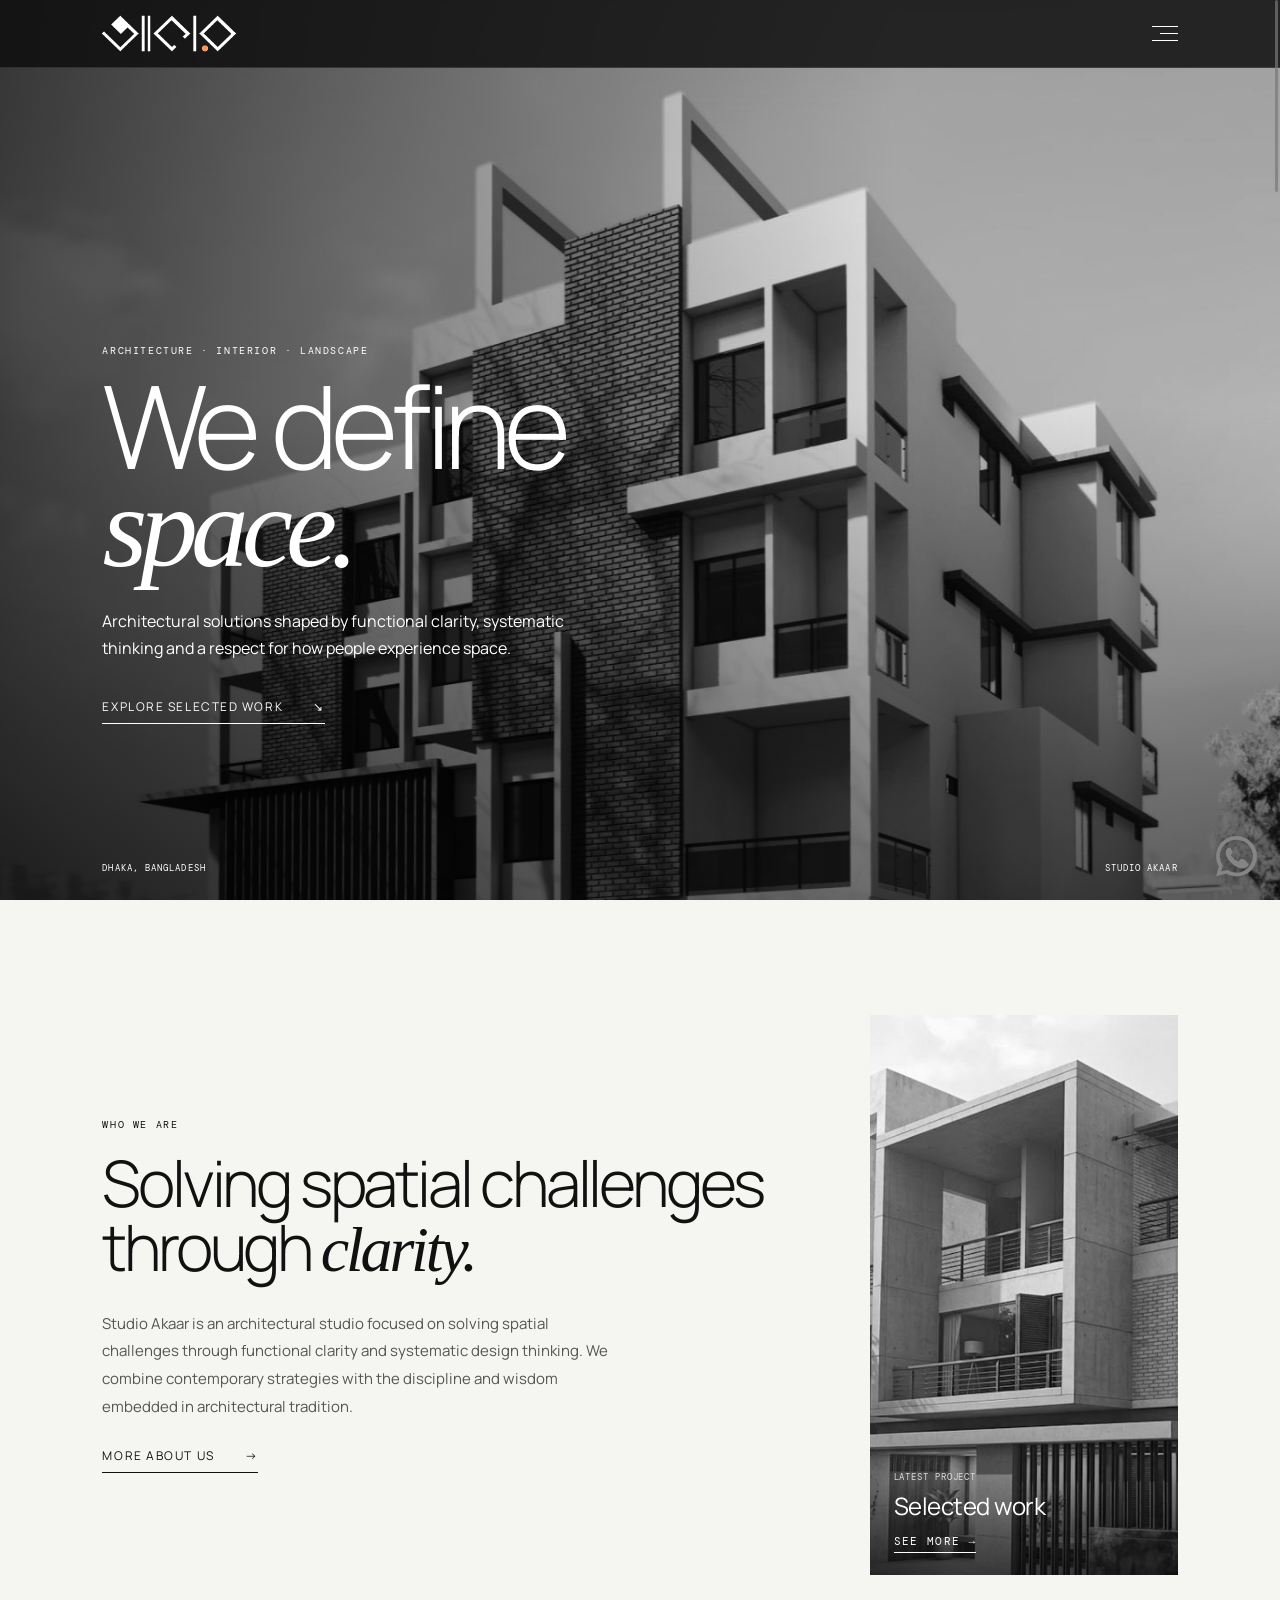
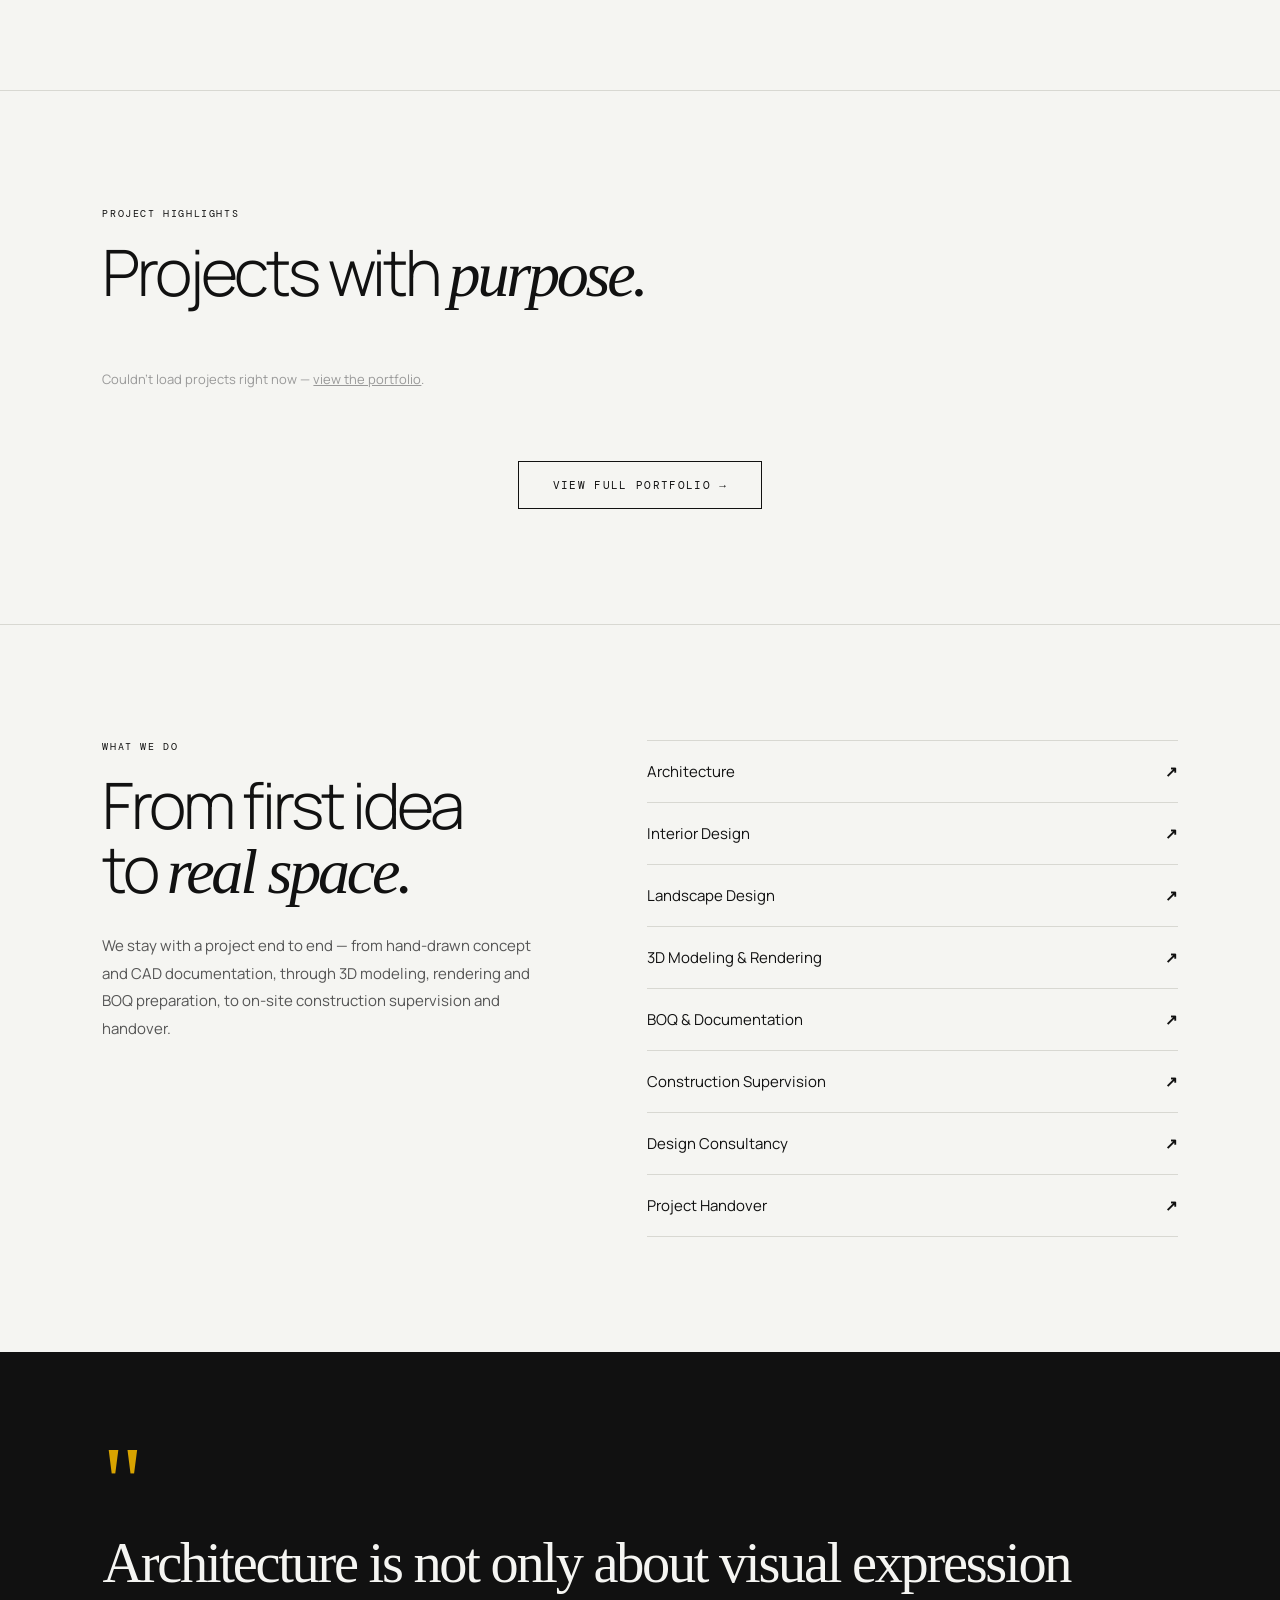
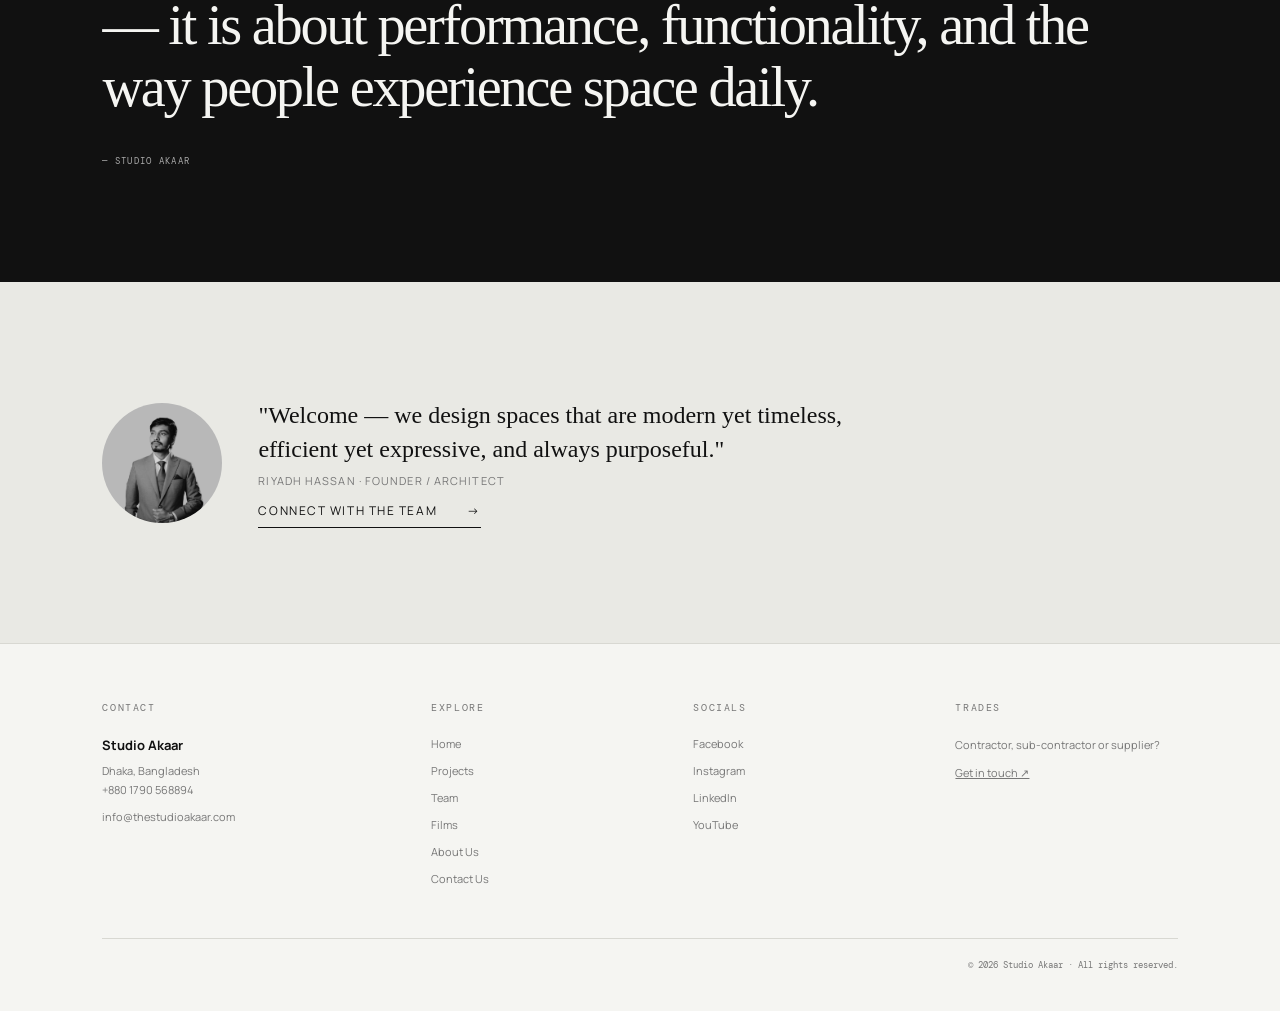
==== commit 9906a2bc: "Add files via upload" ====
--- a/index.html
+++ b/index.html
@@ -56,8 +56,9 @@
     <a class="textLink" href="/about">More about us <span>→</span></a>
   </div>
   <a class="introImg reveal" id="latest" href="/projects" aria-label="See our latest project">
-    <img src="/images/img-003.jpg" alt="Latest project by Studio Akaar, Dhaka, Bangladesh" loading="lazy">
-    <span class="latestCap"><span class="label">Latest project</span><b id="latestName">Selected work</b><em>See more →</em></span>
+    <img class="on" src="/images/img-003.jpg" alt="Project by Studio Akaar, Dhaka, Bangladesh" loading="lazy">
+    <span class="latestCap"><span class="label" id="latestLabel">Latest project</span><b id="latestName">Selected work</b><em>See more →</em></span>
+    <span class="dots" id="latestDots"></span>
   </a>
 </section>
 
@@ -108,13 +109,32 @@
 const HIGHLIGHTS=['Residential Building','Commercial Interior','Residential Interior'];
 
 loadProjects().then(work=>{
-  // Latest project = the last project in your sheet (highest Order number)
-  const last=work[work.length-1];
-  if(last){
-    const a=document.getElementById('latest'),im=a.querySelector('img');
-    a.href='/projects#'+last.slug;
-    im.src=last.images[0];im.alt=last.title+' — latest project by Studio Akaar';
-    document.getElementById('latestName').textContent=last.title;
+  // ALBUM: cycles through your newest projects (highest Order numbers first), one by one.
+  const ALBUM_SIZE=6, ALBUM_SECONDS=4.5;   // how many projects, and seconds per photo
+  const recent=work.slice(-ALBUM_SIZE).reverse();
+  if(recent.length){
+    const a=document.getElementById('latest'),cap=a.querySelector('.latestCap'),dots=document.getElementById('latestDots'),
+          nm=document.getElementById('latestName'),lb=document.getElementById('latestLabel');
+    a.querySelectorAll('img').forEach(i=>i.remove());
+    const imgs=recent.map(p=>{const im=document.createElement('img');im.alt=p.title+' — project by Studio Akaar';im.dataset.src=p.images[0];a.insertBefore(im,cap);return im});
+    dots.innerHTML=recent.map(()=>'<i></i>').join('');
+    const load=i=>{const im=imgs[i%imgs.length];if(!im.getAttribute('src'))im.src=im.dataset.src};   // photos load one ahead, not all at once
+    let cur=0,timer=null;
+    const show=i=>{
+      cur=(i+recent.length)%recent.length;
+      load(cur);load(cur+1);
+      imgs.forEach((im,k)=>im.classList.toggle('on',k===cur));
+      [...dots.children].forEach((d,k)=>d.classList.toggle('on',k===cur));
+      a.href='/projects#'+recent[cur].slug;
+      nm.textContent=recent[cur].title;
+      lb.textContent=cur===0?'Latest project':'Recent project';
+    };
+    const stop=()=>{clearInterval(timer);timer=null};
+    const play=()=>{stop();if(recent.length>1&&!matchMedia('(prefers-reduced-motion: reduce)').matches)timer=setInterval(()=>show(cur+1),ALBUM_SECONDS*1000)};
+    show(0);
+    a.addEventListener('mouseenter',stop);a.addEventListener('mouseleave',play);   // pauses while the mouse is on it
+    new IntersectionObserver(es=>es[0].isIntersecting?play():stop(),{threshold:.3}).observe(a);   // only runs while visible
+    document.addEventListener('visibilitychange',()=>document.hidden?stop():play());
   }
   // Hero counter
   const box=document.getElementById('heroCount'),num=document.getElementById('cntNum');
--- a/site.css
+++ b/site.css
@@ -217,3 +217,12 @@
 .latestCap .label{color:#ddd}
 .latestCap b{font-size:clamp(18px,2vw,24px);font-weight:400;letter-spacing:-.02em}
 .latestCap em{font-style:normal;font-family:'DM Mono',monospace;font-size:11px;text-transform:uppercase;letter-spacing:.12em;border-bottom:1px solid currentColor;align-self:flex-start;padding-bottom:4px;margin-top:6px}
+
+/* Home: album of newest projects (cross-fades one by one) */
+a.introImg img{position:absolute;inset:0;opacity:0;transition:opacity 1.1s ease,filter .6s,transform 6s ease}
+a.introImg img.on{opacity:1;transform:scale(1.04)}
+.tm a.introImg img{transition:opacity 1.1s ease,filter .12s linear,transform 6s ease}
+.latestCap{z-index:2}
+.dots{position:absolute;right:24px;bottom:28px;display:flex;gap:6px;z-index:2;pointer-events:none}
+.dots i{display:block;width:14px;height:2px;background:rgba(255,255,255,.4);transition:.3s}
+.dots i.on{background:#fff;width:26px}
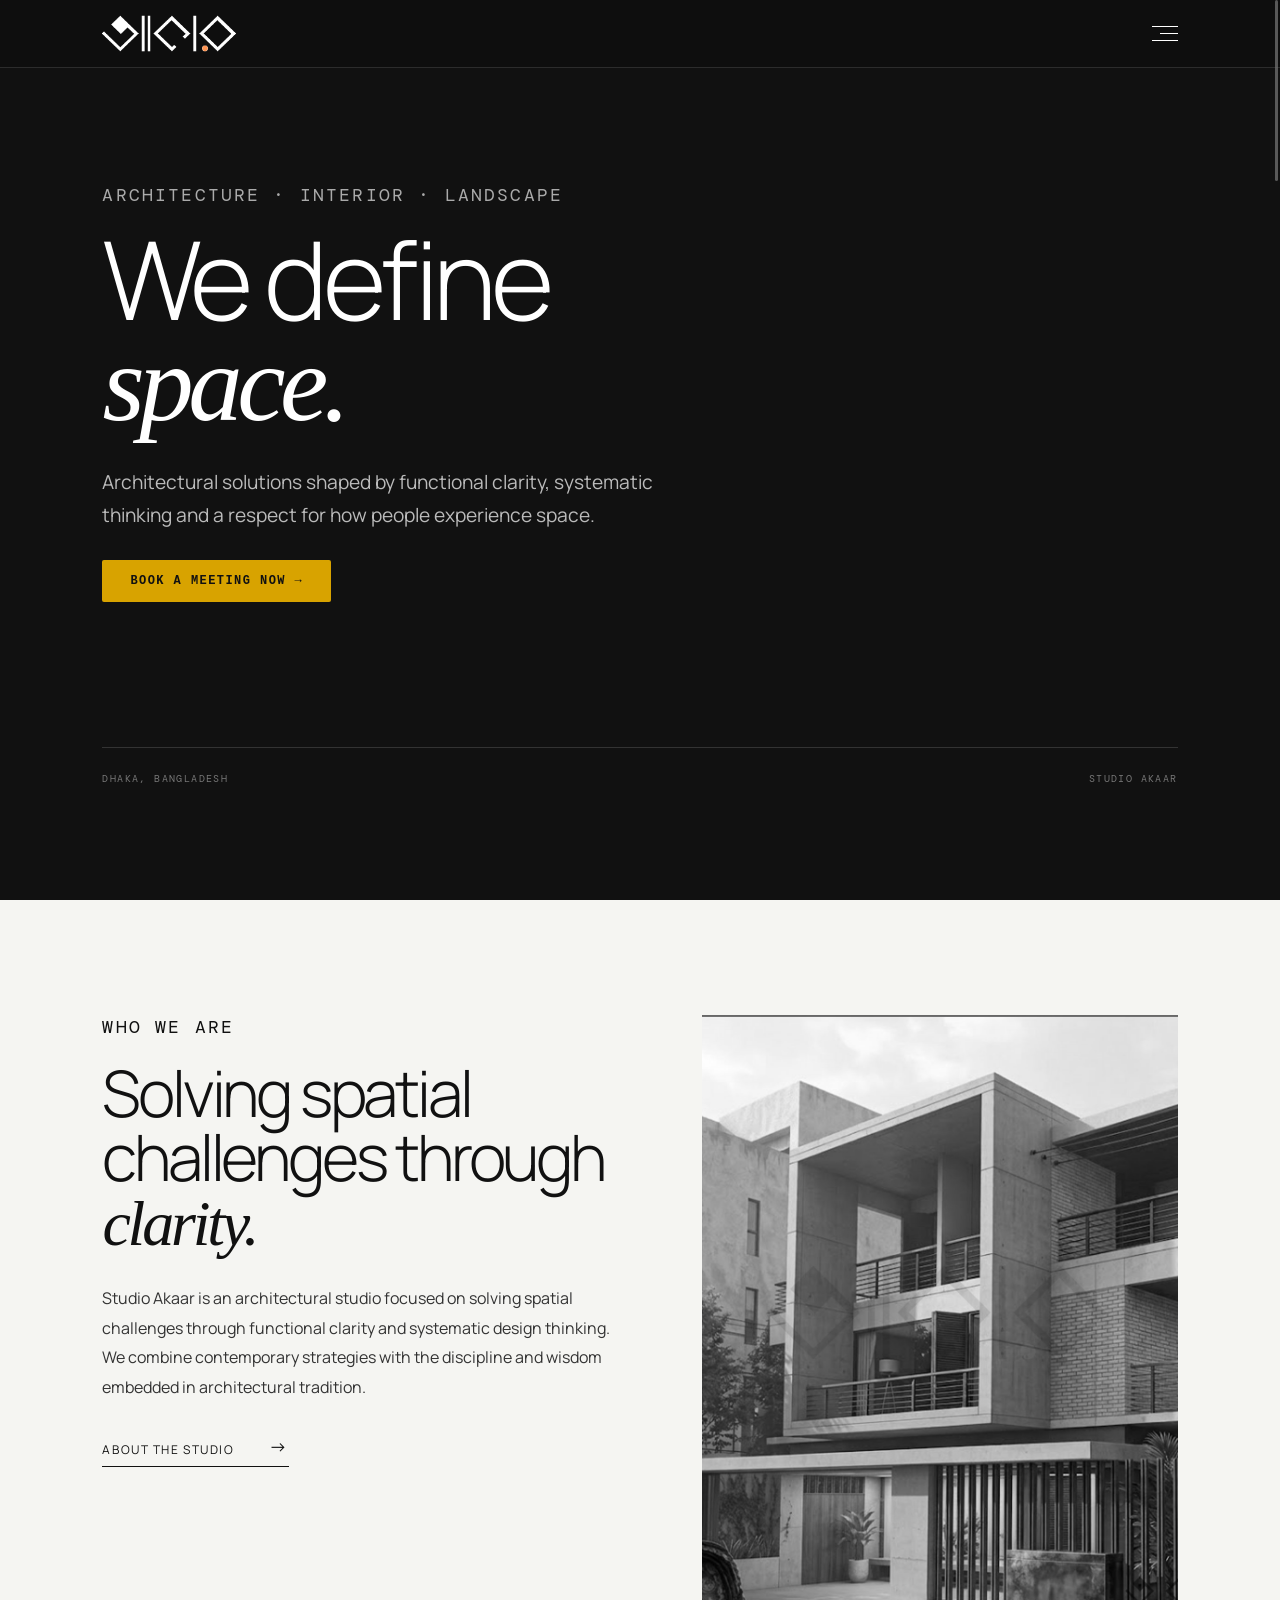
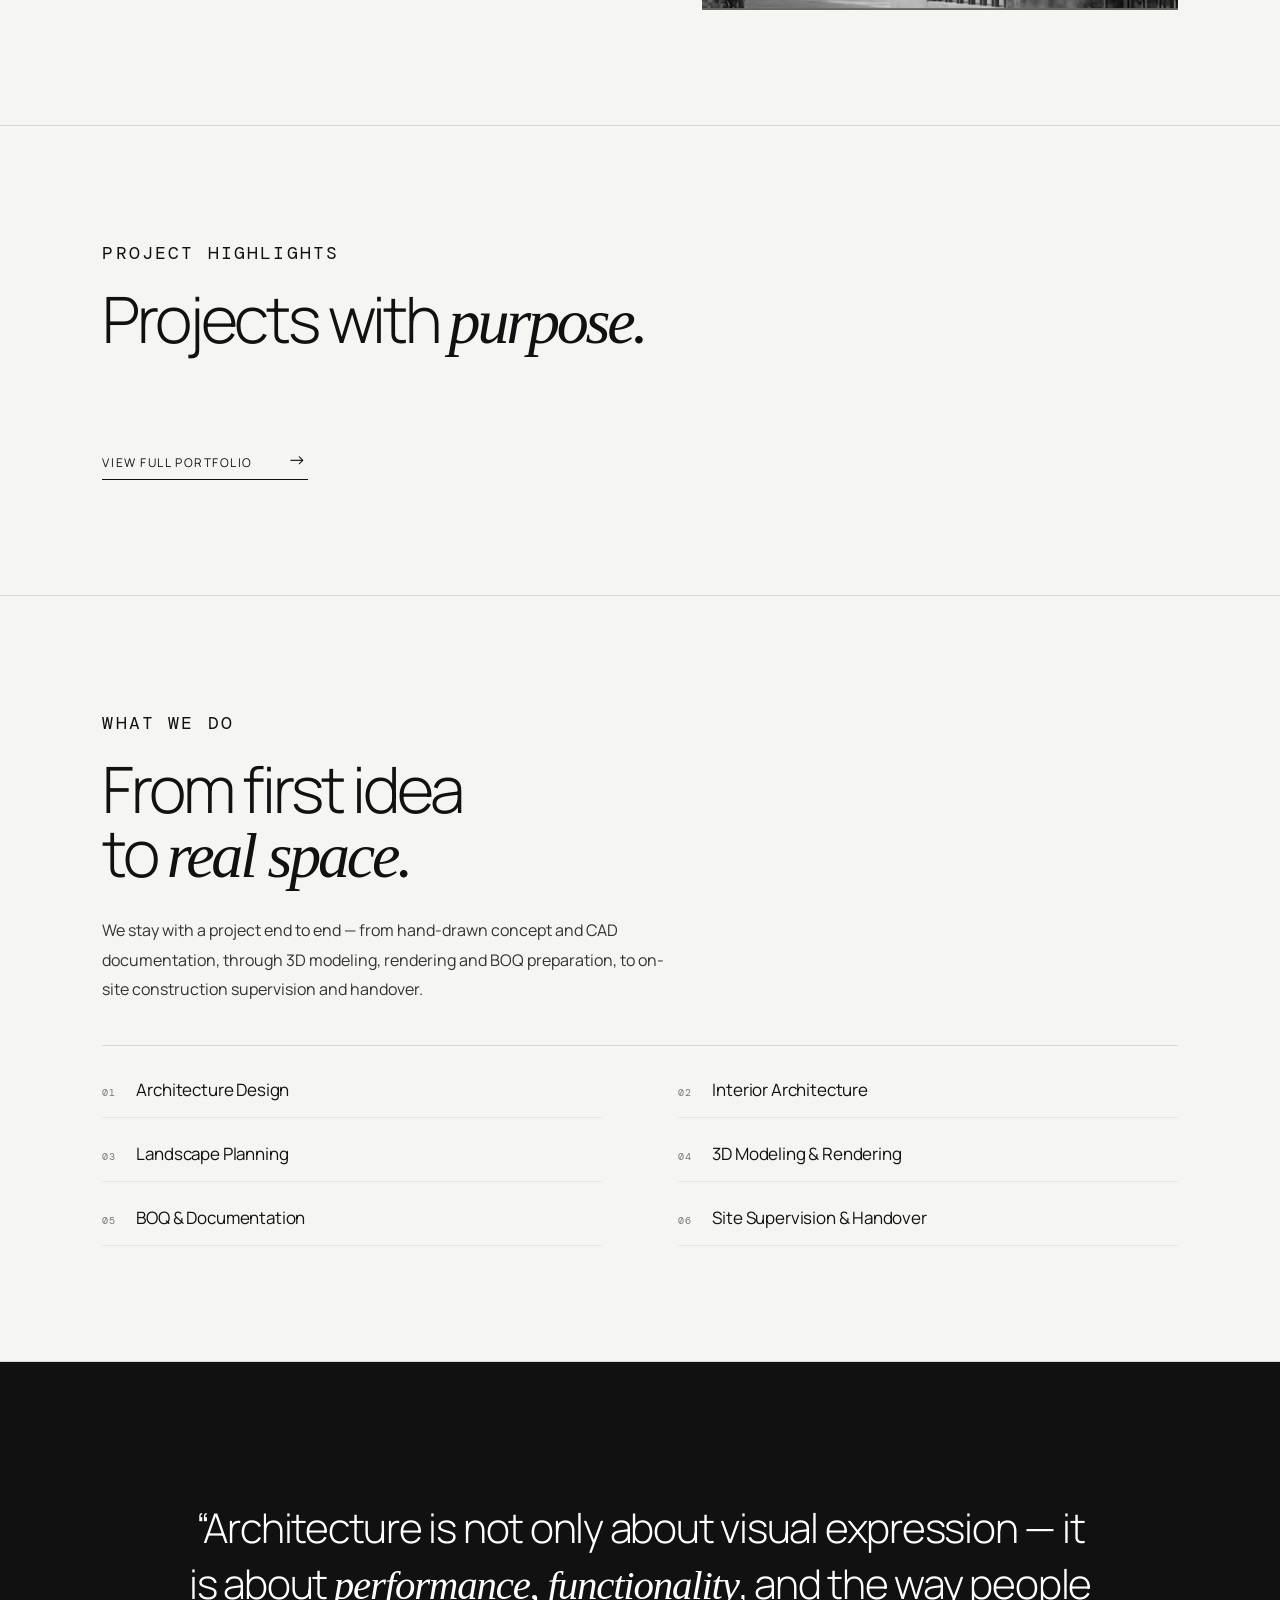
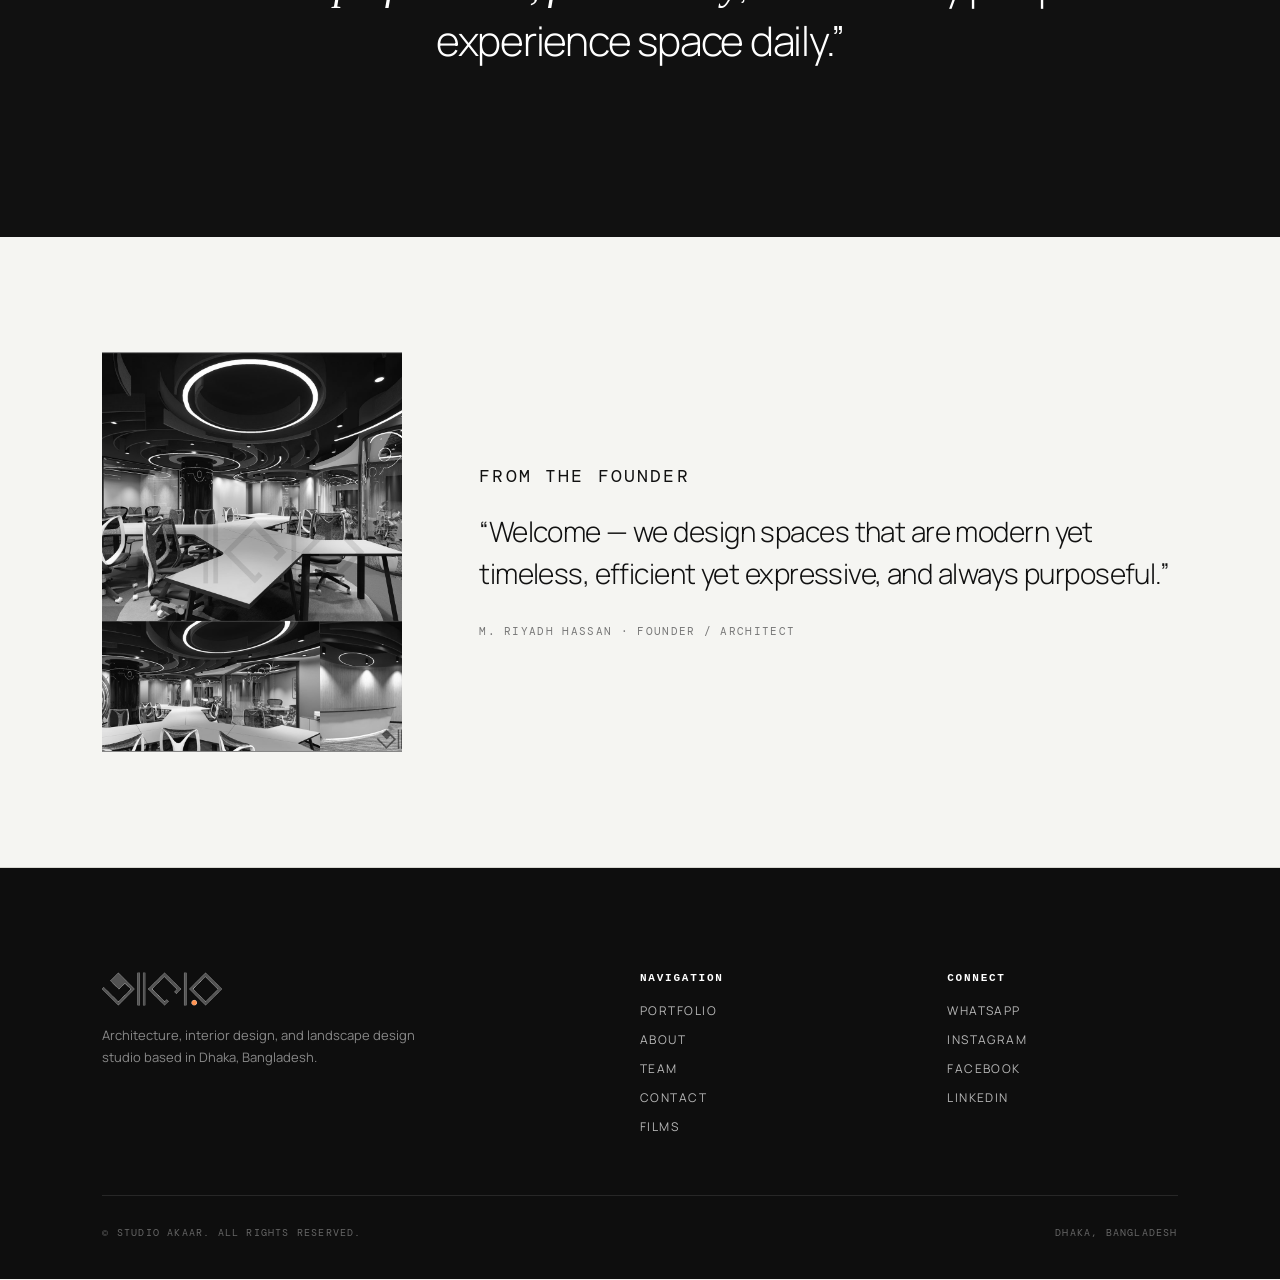
==== commit ad3b266d: "Update index.html" ====
--- a/index.html
+++ b/index.html
@@ -4,162 +4,157 @@
 <meta charset="utf-8">
 <meta name="viewport" content="width=device-width,initial-scale=1">
 <meta name="p:domain_verify" content="df932fcca441b6bdd71ec4397334bc25"/>
-<title>Studio Akaar — Architecture, Interior &amp; Landscape</title>
-<meta name="description" content="Studio Akaar — architectural solutions shaped by functional clarity, systematic thinking and a respect for how people experience space.">
+<title>Studio Akaar — Architects &amp; Interior Designers in Dhaka, Bangladesh</title>
+<meta name="description" content="Architecture, interior design and landscape design studio in Dhaka, Bangladesh — homes, offices, restaurants and showrooms, from first sketch to handover.">
+<link rel="canonical" href="https://thestudioakaar.com/">
 <link rel="icon" type="image/png" href="/images/logo.png">
 <meta property="og:type" content="website">
-<meta property="og:title" content="Studio Akaar — Architecture, Interior &amp; Landscape">
-<meta property="og:description" content="Architectural solutions shaped by functional clarity, systematic thinking and a respect for how people experience space.">
-<meta property="og:image" content="https://studio-akaar-website.vercel.app/images/akaar-logo-thumb.jpg">
+<meta property="og:title" content="Studio Akaar — Architects &amp; Interior Designers in Dhaka, Bangladesh">
+<meta property="og:description" content="Architecture, interior design and landscape design studio in Dhaka, Bangladesh — homes, offices, restaurants and showrooms, from first sketch to handover.">
+<meta property="og:image" content="https://thestudioakaar.com/images/akaar-logo-thumb.jpg">
 <meta property="og:image:width" content="1200">
 <meta property="og:image:height" content="1200">
 <meta property="og:site_name" content="Studio Akaar">
-<meta property="og:url" content="https://studio-akaar-website.vercel.app/">
+<meta property="og:url" content="https://thestudioakaar.com/">
 <meta name="twitter:card" content="summary">
-<meta name="twitter:image" content="https://studio-akaar-website.vercel.app/images/akaar-logo-thumb.jpg">
+<meta name="twitter:image" content="https://thestudioakaar.com/images/akaar-logo-thumb.jpg">
 <script>try{if(sessionStorage.s)document.documentElement.className='skip'}catch(e){}</script>
 <link rel="preconnect" href="https://fonts.googleapis.com">
 <link rel="preconnect" href="https://fonts.gstatic.com" crossorigin>
 <link href="https://fonts.googleapis.com/css2?family=DM+Mono:wght@300;400&family=Manrope:wght@300;400;500;600&display=swap" rel="stylesheet">
 <link rel="stylesheet" href="/site.css">
 <script type="application/ld+json">
-{"@context":"https://schema.org","@type":["LocalBusiness","ProfessionalService"],"name":"Studio Akaar","alternateName":"Akaar Studio","description":"Studio Akaar is an architecture, interior design, and landscape design studio in Dhaka, Bangladesh, focused on solving spatial challenges through functional clarity and systematic design thinking.","url":"https://studio-akaar-website.vercel.app/","logo":"https://studio-akaar-website.vercel.app/images/logo-light.png","image":"https://studio-akaar-website.vercel.app/images/img-002.jpg","telephone":"+880-1790-568894","email":"info@thestudioakaar.com","address":{"@type":"PostalAddress","addressLocality":"Dhaka","addressCountry":"BD"},"areaServed":{"@type":"Country","name":"Bangladesh"},"founder":{"@type":"Person","name":"Riyadh Hassan","jobTitle":"Architect, Interior Designer, Landscape Designer"},"sameAs":["https://www.facebook.com/AkaarStudio","https://www.instagram.com/studioakaar","https://www.linkedin.com/company/studio-akaar","https://www.youtube.com/@riyadhfilmed3d"]}
+{"@context":"https://schema.org","@type":["LocalBusiness","ProfessionalService"],"name":"Studio Akaar","url":"https://thestudioakaar.com","logo":"https://thestudioakaar.com/images/logo.png","image":"https://thestudioakaar.com/images/akaar-logo-thumb.jpg","description":"Architecture, interior design and landscape design studio in Dhaka, Bangladesh.","address":{"@type":"PostalAddress","addressLocality":"Dhaka","addressCountry":"BD"},"telephone":"+8801790568894","email":"info@thestudioakaar.com"}
 </script>
 </head>
 <body>
-<div id="loader" aria-hidden="true"></div>
-<header id="nav"></header>
 
-<!-- HERO + PROJECT COUNTER -->
+<div id="loader" aria-hidden="true"><span>AKAAR</span></div>
+
+<header>
+  <nav id="nav">
+    <a href="/" class="brand"><img src="/images/logo.png" alt="Studio Akaar"></a>
+    <button id="mb" aria-label="Menu" aria-expanded="false">
+      <i></i><i></i><i></i>
+    </button>
+  </nav>
+  <div id="drawer" role="dialog" aria-label="Navigation">
+    <a href="/projects">Portfolio</a>
+    <a href="/about">About</a>
+    <a href="/team">Team</a>
+    <a href="/contact">Contact</a>
+    <a href="/youtube">Films</a>
+  </div>
+</header>
+
+<div id="sb" aria-hidden="true"></div>
+
+<!-- HERO -->
 <section class="hero" id="top">
-  <img src="/images/img-002.jpg" alt="Contemporary residential architecture project by Studio Akaar, Dhaka, Bangladesh" fetchpriority="high">
-  <div class="heroOverlay"></div>
-  <div class="heroText">
-    <p class="eyebrow" data-s="hero_eyebrow">Architecture · Interior · Landscape</p>
+  <div>
+    <p class="eyebrow" data-s="hero_eyebrow" style="color:#aaa;">Architecture · Interior · Landscape</p>
     <h1>We define<br><em>space.</em></h1>
-    <p class="lead" data-s="hero_lead">Architectural solutions shaped by functional clarity, systematic thinking and a respect for how people experience space.</p>
-    <a class="textLink" href="/projects" style="margin-top:0">Explore selected work <span>↘</span></a>
+    <p class="heroLead" data-s="hero_lead">Architectural solutions shaped by functional clarity, systematic thinking and a respect for how people experience space.</p>
+    <div style="margin-top:28px;">
+      <a href="https://calendar.app.google/FAxgQcYUCpT7H9wu6" class="cta-btn" target="_blank" rel="noopener">Book a meeting Now &rarr;</a>
+    </div>
   </div>
-  <div class="heroCount" id="heroCount" style="visibility:hidden">
-    <b id="cntNum">0</b>
-    <span id="cntLabel">Projects</span>
+  <div class="heroMeta">
+    <span>Dhaka, Bangladesh</span>
+    <span>Studio Akaar</span>
   </div>
-  <div class="heroMeta"><span>Dhaka, Bangladesh</span><span>Studio Akaar</span></div>
 </section>
 
 <!-- WHO WE ARE -->
 <section class="intro" id="studio">
-  <div class="reveal">
-    <p class="eyebrow">Who we are</p>
-    <h2 class="big">Solving spatial challenges through <span>clarity.</span></h2>
-    <p class="copy" data-s="intro_text">Studio Akaar is an architectural studio focused on solving spatial challenges through functional clarity and systematic design thinking. We combine contemporary strategies with the discipline and wisdom embedded in architectural tradition.</p>
-    <a class="textLink" href="/about">More about us <span>→</span></a>
+  <div class="introGrid">
+    <div>
+      <p class="eyebrow">Who we are</p>
+      <h2 class="big">Solving spatial challenges through <span>clarity.</span></h2>
+      <p class="copy" data-s="intro_text">Studio Akaar is an architectural studio focused on solving spatial challenges through functional clarity and systematic design thinking. We combine contemporary strategies with the discipline and wisdom embedded in architectural tradition.</p>
+      <a href="/about" class="textLink">About the studio <span>&rarr;</span></a>
+    </div>
+    <div class="introImg">
+      <img src="/images/gallery/4o-4o-residence-01.jpg" alt="Architecture by Studio Akaar" loading="lazy">
+    </div>
   </div>
-  <a class="introImg reveal" id="latest" href="/projects" aria-label="See our latest project">
-    <img class="on" src="/images/img-003.jpg" alt="Project by Studio Akaar, Dhaka, Bangladesh" loading="lazy">
-    <span class="latestCap"><span class="label" id="latestLabel">Latest project</span><b id="latestName">Selected work</b><em>See more →</em></span>
-    <span class="dots" id="latestDots"></span>
-  </a>
 </section>
 
-<!-- PROJECT HIGHLIGHTS -->
-<section id="highlights" style="border-top:1px solid var(--line)">
-  <div class="secHead reveal">
-    <div><p class="eyebrow">Project highlights</p><h2 class="big">Projects with <span>purpose.</span></h2></div>
+<!-- PROJECTS -->
+<section class="homeProjects" id="works">
+  <p class="eyebrow">Project highlights</p>
+  <h2 class="big">Projects with <span>purpose.</span></h2>
+  <div class="projectGrid" id="projectGrid">
+    <!-- Populated automatically by site.js from your Google Sheet or fallback -->
   </div>
-  <div class="hl" id="hl"><p style="color:#999;font-size:13px">Loading projects…</p></div>
-  <div class="moreRow"><a class="btn" href="/projects">View full portfolio →</a></div>
+  <div style="margin-top:48px;">
+    <a href="/projects" class="textLink">View full portfolio <span>&rarr;</span></a>
+  </div>
 </section>
 
 <!-- WHAT WE DO -->
 <section class="services" id="services">
-  <div class="reveal">
-    <p class="eyebrow">What we do</p>
-    <h2 class="big">From first idea<br>to <span>real space.</span></h2>
-    <p class="copy" data-s="services_intro">We stay with a project end to end — from hand-drawn concept and CAD documentation, through 3D modeling, rendering and BOQ preparation, to on-site construction supervision and handover.</p>
-  </div>
-  <div class="sList reveal" data-list="services">
-    <div>Architecture<b>↗</b></div><div>Interior Design<b>↗</b></div><div>Landscape Design<b>↗</b></div><div>3D Modeling &amp; Rendering<b>↗</b></div><div>BOQ &amp; Documentation<b>↗</b></div><div>Construction Supervision<b>↗</b></div><div>Design Consultancy<b>↗</b></div><div>Project Handover<b>↗</b></div>
+  <p class="eyebrow">What we do</p>
+  <h2 class="big">From first idea<br>to <span>real space.</span></h2>
+  <p class="copy" data-s="services_intro">We stay with a project end to end — from hand-drawn concept and CAD documentation, through 3D modeling, rendering and BOQ preparation, to on-site construction supervision and handover.</p>
+  <div class="serviceList" id="serviceList">
+    <div class="serviceItem"><span>01</span> Architecture Design</div>
+    <div class="serviceItem"><span>02</span> Interior Architecture</div>
+    <div class="serviceItem"><span>03</span> Landscape Planning</div>
+    <div class="serviceItem"><span>04</span> 3D Modeling &amp; Rendering</div>
+    <div class="serviceItem"><span>05</span> BOQ &amp; Documentation</div>
+    <div class="serviceItem"><span>06</span> Site Supervision &amp; Handover</div>
   </div>
 </section>
 
 <!-- STATEMENT -->
 <section class="statement">
-  <div class="mark">"</div>
-  <p class="reveal" data-s="statement">Architecture is not only about visual expression — it is about performance, functionality, and the way people experience space daily.</p>
-  <span>— Studio Akaar</span>
+  <p data-s="statement">&ldquo;Architecture is not only about visual expression — it is about <em>performance, functionality</em>, and the way people experience space daily.&rdquo;</p>
 </section>
 
-<!-- FOUNDER GREETING -->
-<section class="greet">
-  <div class="founderPic"><img src="/images/img-004.jpg" alt="Riyadh Hassan, founder of Studio Akaar" loading="lazy"></div>
-  <div>
-    <blockquote data-s="greeting_quote" data-q="1">"Welcome — we design spaces that are modern yet timeless, efficient yet expressive, and always purposeful."</blockquote>
-    <div class="who" data-s="greeting_by">Riyadh Hassan · Founder / Architect</div>
-    <a class="textLink" href="/team">Connect with the team <span>→</span></a>
+<!-- GREETING / FOUNDER -->
+<section class="greeting">
+  <div class="greetingGrid">
+    <div class="founderPic">
+      <img src="/images/gallery/acw-gulshan-office-01.jpg" alt="Studio Akaar" loading="lazy">
+    </div>
+    <div class="greetingText">
+      <p class="eyebrow">From the Founder</p>
+      <blockquote data-s="greeting_quote">&ldquo;Welcome — we design spaces that are modern yet timeless, efficient yet expressive, and always purposeful.&rdquo;</blockquote>
+      <cite data-s="greeting_by">M. Riyadh Hassan · Founder / Architect</cite>
+    </div>
   </div>
 </section>
 
-<footer id="foot"></footer>
-<a class="wa" href="https://wa.me/8801790568894?text=Hi%20Studio%20Akaar%2C%20I%27d%20like%20to%20talk%20about%20a%20project." target="_blank" rel="noopener">Chat on WhatsApp</a>
+<!-- FOOTER -->
+<footer>
+  <div class="footerTop">
+    <div class="footerBrand">
+      <img src="/images/logo.png" alt="Studio Akaar">
+      <p style="color:#888;font-size:13px;line-height:1.7;max-width:320px;">Architecture, interior design, and landscape design studio based in Dhaka, Bangladesh.</p>
+    </div>
+    <div class="footerLinks">
+      <strong style="color:#fff;margin-bottom:6px;font-size:11px;letter-spacing:.16em;font-family:'DM Mono',monospace;">Navigation</strong>
+      <a href="/projects">Portfolio</a>
+      <a href="/about">About</a>
+      <a href="/team">Team</a>
+      <a href="/contact">Contact</a>
+      <a href="/youtube">Films</a>
+    </div>
+    <div class="footerLinks">
+      <strong style="color:#fff;margin-bottom:6px;font-size:11px;letter-spacing:.16em;font-family:'DM Mono',monospace;">Connect</strong>
+      <a href="https://wa.me/8801790568894" target="_blank" rel="noopener">WhatsApp</a>
+      <a href="https://www.instagram.com/studioakaar" target="_blank" rel="noopener">Instagram</a>
+      <a href="https://www.facebook.com/AkaarStudio" target="_blank" rel="noopener">Facebook</a>
+      <a href="https://www.linkedin.com/company/studio-akaar" target="_blank" rel="noopener">LinkedIn</a>
+    </div>
+  </div>
+  <div class="footerBottom">
+    <span>&copy; Studio Akaar. All rights reserved.</span>
+    <span>Dhaka, Bangladesh</span>
+  </div>
+</footer>
 
 <script src="/site.js"></script>
-<script>
-// Which project to feature in each highlight slot (matches the "category" column in your sheet)
-const HIGHLIGHTS=['Residential Building','Commercial Interior','Residential Interior'];
-
-loadProjects().then(work=>{
-  // ALBUM: cycles through your newest projects (highest Order numbers first), one by one.
-  const ALBUM_SIZE=6, ALBUM_SECONDS=4.5;   // how many projects, and seconds per photo
-  const recent=work.slice(-ALBUM_SIZE).reverse();
-  if(recent.length){
-    const a=document.getElementById('latest'),cap=a.querySelector('.latestCap'),dots=document.getElementById('latestDots'),
-          nm=document.getElementById('latestName'),lb=document.getElementById('latestLabel');
-    a.querySelectorAll('img').forEach(i=>i.remove());
-    const imgs=recent.map(p=>{const im=document.createElement('img');im.alt=p.title+' — project by Studio Akaar';im.dataset.src=p.images[0];a.insertBefore(im,cap);return im});
-    dots.innerHTML=recent.map(()=>'<i></i>').join('');
-    const load=i=>{const im=imgs[i%imgs.length];if(!im.getAttribute('src'))im.src=im.dataset.src};   // photos load one ahead, not all at once
-    let cur=0,timer=null;
-    const show=i=>{
-      cur=(i+recent.length)%recent.length;
-      load(cur);load(cur+1);
-      imgs.forEach((im,k)=>im.classList.toggle('on',k===cur));
-      [...dots.children].forEach((d,k)=>d.classList.toggle('on',k===cur));
-      a.href='/projects#'+recent[cur].slug;
-      nm.textContent=recent[cur].title;
-      lb.textContent=cur===0?'Latest project':'Recent project';
-    };
-    const stop=()=>{clearInterval(timer);timer=null};
-    const play=()=>{stop();if(recent.length>1&&!matchMedia('(prefers-reduced-motion: reduce)').matches)timer=setInterval(()=>show(cur+1),ALBUM_SECONDS*1000)};
-    show(0);
-    a.addEventListener('mouseenter',stop);a.addEventListener('mouseleave',play);   // pauses while the mouse is on it
-    new IntersectionObserver(es=>es[0].isIntersecting?play():stop(),{threshold:.3}).observe(a);   // only runs while visible
-    document.addEventListener('visibilitychange',()=>document.hidden?stop():play());
-  }
-  // Hero counter
-  const box=document.getElementById('heroCount'),num=document.getElementById('cntNum');
-  const n=work.length,types=new Set(work.map(p=>p.category)).size;
-  document.getElementById('cntLabel').textContent='Projects · '+types+' typologies';
-  box.style.visibility='visible';
-  let v=0;const step=Math.max(1,Math.ceil(n/40));
-  const tick=setInterval(()=>{v=Math.min(n,v+step);num.textContent=v;if(v>=n)clearInterval(tick)},40);
-
-  // Highlight cards
-  const picks=HIGHLIGHTS.map(c=>work.find(p=>p.category.toLowerCase()===c.toLowerCase())).filter(Boolean);
-  const feat=work.filter(p=>p.featured).slice(0,3);   // projects marked Featured = Yes in the sheet
-  const list=feat.length?feat:(picks.length?picks:work.slice(0,3));
-  document.getElementById('hl').innerHTML=list.map(p=>`
-    <a class="card reveal" href="/projects#${p.slug}">
-      <div class="ph"><img src="${p.images[0]}" alt="${esc(p.title)} — ${esc(p.category)} by Studio Akaar" loading="lazy"></div>
-      <span class="label tag">${p.category}</span>
-      <h3>${esc(p.title)}</h3>
-      ${(p.loc||p.size)?`<p class="meta">${esc([p.loc,p.size].filter(Boolean).join(' · '))}</p>`:''}
-      <p class="d">${esc(p.desc)}</p>
-    </a>`).join('');
-  observeReveals();
-}).catch(()=>{
-  document.getElementById('hl').innerHTML='<p style="color:#999;font-size:13px">Couldn\'t load projects right now — <a href="/projects" style="text-decoration:underline">view the portfolio</a>.</p>';
-});
-</script>
 </body>
 </html>
--- a/site.css
+++ b/site.css
@@ -32,197 +32,86 @@
 /* AUTO-HIDING SCROLL INDICATOR */
 #sb{position:fixed;right:2px;top:0;width:3px;border-radius:3px;background:rgba(120,120,120,.7);z-index:70;opacity:0;transition:opacity .3s;pointer-events:none}
 
-/* TYPE */
-.eyebrow{font-family:'DM Mono',monospace;text-transform:uppercase;font-size:10px;letter-spacing:.16em;margin:0 0 20px}
+/* TYPE (UPDATED: Doubled size for subheadings) */
+.eyebrow{font-family:'DM Mono',monospace;text-transform:uppercase;font-size:18px;letter-spacing:.12em;margin:0 0 22px;font-weight:400}
 h2.big{font-size:clamp(38px,5vw,70px);line-height:1;letter-spacing:-.05em;font-weight:300;margin:0 0 28px}
 h2.big span,.hero h1 em{font-family:Georgia,serif;font-style:italic;font-weight:400}
-.copy{font-size:15px;line-height:1.85;color:#555;max-width:520px;margin:0}
-.textLink{font-size:12px;text-transform:uppercase;letter-spacing:.13em;border-bottom:1px solid currentColor;padding-bottom:8px;display:inline-flex;gap:30px;margin-top:26px}
-.label{font-family:'DM Mono',monospace;font-size:9px;text-transform:uppercase;letter-spacing:.1em;color:#999}
-section{padding:var(--sy) var(--gutter)}
-.reveal{opacity:0;transform:translateY(28px);transition:opacity .8s,transform .8s}
-.reveal.in{opacity:1;transform:none}
-@media(prefers-reduced-motion:reduce){.reveal{opacity:1;transform:none;transition:none}#loader span{animation:none;opacity:1}}
+.copy{font-size:16px;line-height:1.85;max-width:580px;color:#333;margin:0 0 34px}
+.textLink{font-size:12px;text-transform:uppercase;letter-spacing:.13em;border-bottom:1px solid currentColor;padding-bottom:8px;display:inline-flex;gap:35px}
+.textLink span{font-size:18px;line-height:10px}
 
-/* HERO */
-.hero{height:100vh;min-height:640px;position:relative;background:#111;color:#fff;overflow:hidden;padding:0}
-.hero>img{position:absolute;inset:0;width:100%;height:100%;object-fit:cover;object-position:center 8%;filter:grayscale(1);transition:filter .7s}
-.heroOverlay{position:absolute;inset:0;background:linear-gradient(90deg,rgba(0,0,0,.72),rgba(0,0,0,.12) 70%),linear-gradient(0deg,rgba(0,0,0,.5),transparent 55%)}
-.heroText{position:absolute;left:var(--gutter);bottom:calc(14vh + 50px);max-width:680px}
-.hero h1{font-size:clamp(60px,9vw,140px);line-height:.84;font-weight:300;letter-spacing:-.06em;margin:0}
-.lead{font-size:16px;line-height:1.7;max-width:510px;margin:32px 0}
-.heroCount{position:absolute;left:var(--gutter);bottom:54px;display:flex;align-items:baseline;gap:14px;border-left:1px solid var(--accent);padding-left:14px}
-.heroCount b{font-size:clamp(34px,4vw,52px);font-weight:300;letter-spacing:-.05em;line-height:1}
-.heroCount span{font-family:'DM Mono',monospace;font-size:10px;text-transform:uppercase;letter-spacing:.14em}
-.heroMeta{position:absolute;left:var(--gutter);right:var(--gutter);bottom:26px;display:flex;justify-content:space-between;font-family:'DM Mono',monospace;font-size:9px;text-transform:uppercase;letter-spacing:.12em}
+/* CTA BUTTON (Book a meeting) */
+.cta-btn{display:inline-flex;align-items:center;gap:12px;background:var(--accent);color:#111;font-family:'DM Mono',monospace;font-size:12px;font-weight:600;letter-spacing:.12em;text-transform:uppercase;padding:14px 28px;border-radius:2px;transition:background .25s ease,transform .2s ease,color .25s ease}
+.cta-btn:hover{background:#fff;color:#111;transform:translateY(-2px)}
 
-/* INTRO */
-.intro{display:grid;grid-template-columns:2.2fr 1fr;gap:7vw;align-items:center}
-.introImg{height:560px;overflow:hidden}
-.introImg img,.card .ph img,.founderPic img{width:100%;height:100%;object-fit:cover;filter:grayscale(1);transition:.6s}
+/* HERO (Home) */
+.hero{min-height:100vh;padding:calc(68px + var(--sy)) var(--gutter) var(--sy);background:#111;color:#fff;display:flex;flex-direction:column;justify-content:space-between;position:relative}
+.hero h1{font-size:clamp(56px,8.5vw,130px);line-height:.92;font-weight:300;letter-spacing:-.05em;margin:0 0 32px;max-width:980px}
+.heroLead{font-size:clamp(16px,1.5vw,20px);line-height:1.7;color:#bbb;max-width:620px;margin:0 0 24px}
+.heroMeta{display:flex;justify-content:space-between;font-family:'DM Mono',monospace;font-size:10px;text-transform:uppercase;letter-spacing:.14em;color:#777;border-top:1px solid rgba(255,255,255,.14);padding-top:24px;margin-top:auto}
 
-/* CARDS */
-.secHead{display:flex;justify-content:space-between;align-items:end;gap:30px;margin-bottom:50px;flex-wrap:wrap}
-.secHead h2{margin:0}
-.hl{display:grid;grid-template-columns:repeat(3,minmax(0,1fr));gap:28px}
-.card{display:block;cursor:pointer}
-.card .ph{aspect-ratio:4/5;overflow:hidden;background:#ddd}
-.card.seen .ph img{transform:scale(1.04)}
-.card .tag{display:block;margin:16px 0 6px}
-.card h3{font-size:20px;font-weight:400;margin:0 0 6px;letter-spacing:-.02em}
-.card .meta{font-family:'DM Mono',monospace;font-size:10px;text-transform:uppercase;letter-spacing:.06em;color:#999;margin:0 0 10px}
-.card p.d{font-size:13px;line-height:1.7;color:#666;margin:0;display:-webkit-box;-webkit-line-clamp:3;-webkit-box-orient:vertical;overflow:hidden}
-.moreRow{text-align:center;margin-top:60px}
-.btn{display:inline-block;border:1px solid var(--ink);padding:16px 34px;font-family:'DM Mono',monospace;font-size:11px;text-transform:uppercase;letter-spacing:.12em;transition:.25s;background:none}
-.btn:hover{background:var(--ink);color:#fff}
+/* INTRO / STUDIO */
+.intro{padding:var(--sy) var(--gutter);border-bottom:1px solid var(--line)}
+.introGrid{display:grid;grid-template-columns:1.1fr 1fr;gap:6vw;align-items:start}
+.introImg{aspect-ratio:4/5;overflow:hidden;background:#e5e5e0}
+.introImg img{width:100%;height:100%;object-fit:cover;filter:grayscale(100%)}
+
+/* PROJECTS ON HOME */
+.homeProjects{padding:var(--sy) var(--gutter);border-bottom:1px solid var(--line)}
+.projectGrid{display:grid;grid-template-columns:repeat(2,1fr);gap:4vw 3vw;margin-top:48px}
+.card{display:flex;flex-direction:column;gap:14px}
+.card .ph{aspect-ratio:16/11;overflow:hidden;background:#e5e5e0;position:relative}
+.card .ph img{width:100%;height:100%;object-fit:cover;filter:grayscale(100%);transition:transform .5s ease,filter .3s ease}
+.card:hover .ph img{transform:scale(1.03)}
+.cardMeta{display:flex;justify-content:space-between;align-items:baseline;font-family:'DM Mono',monospace;font-size:10px;text-transform:uppercase;letter-spacing:.12em;color:var(--muted)}
+.card h3{font-size:22px;font-weight:400;letter-spacing:-.02em;margin:0}
 
 /* SERVICES */
-.services{display:grid;grid-template-columns:1.2fr 1.4fr;gap:7vw;align-items:start;border-top:1px solid var(--line)}
-.sList{border-top:1px solid var(--line)}
-.sList div{display:flex;justify-content:space-between;padding:20px 0;border-bottom:1px solid var(--line);font-size:15px;transition:padding .25s}
-.sList div:hover{padding-left:10px}
+.services{padding:var(--sy) var(--gutter);border-bottom:1px solid var(--line)}
+.serviceList{display:grid;grid-template-columns:repeat(2,1fr);gap:24px 6vw;margin-top:40px;border-top:1px solid var(--line);padding-top:32px}
+.serviceItem{display:flex;align-items:baseline;gap:20px;font-size:17px;letter-spacing:-.01em;padding-bottom:16px;border-bottom:1px solid rgba(0,0,0,.06)}
+.serviceItem span{font-family:'DM Mono',monospace;font-size:10px;color:var(--muted);letter-spacing:.1em}
 
-/* STATEMENT */
-.statement{background:#111;color:#f5f5f2;min-height:520px;display:flex;flex-direction:column;justify-content:center}
-.statement .mark{font-family:Georgia,serif;font-size:100px;line-height:.3;color:var(--accent)}
-.statement p{font-family:Georgia,serif;font-size:clamp(30px,4.4vw,64px);line-height:1.1;letter-spacing:-.04em;max-width:1000px;margin:36px 0}
-.statement span{font-family:'DM Mono',monospace;font-size:9px;text-transform:uppercase;letter-spacing:.14em;color:#aaa}
+/* STATEMENT SECTION */
+.statement{padding:calc(var(--sy) * 1.2) var(--gutter);background:#111;color:#fff;text-align:center;display:flex;flex-direction:column;align-items:center;justify-content:center}
+.statement p{font-size:clamp(24px,3.2vw,44px);line-height:1.35;font-weight:300;letter-spacing:-.03em;max-width:920px;margin:0 0 30px}
+.statement p em{font-family:Georgia,serif;font-style:italic}
 
-/* FOUNDER GREETING */
-.greet{background:#e9e9e4;display:flex;align-items:center;gap:36px;flex-wrap:wrap}
-.founderPic{width:120px;height:120px;border-radius:50%;overflow:hidden;flex:none}
-.founderPic img{object-position:center top}
-.greet blockquote{font-family:Georgia,serif;font-size:clamp(18px,2vw,24px);line-height:1.45;margin:0 0 6px;max-width:620px}
-.greet .who{font-size:11px;text-transform:uppercase;letter-spacing:.1em;color:#777}
-.greet .textLink{margin:14px 0 0}
-
-/* INNER PAGE HEAD */
-.pageHead{padding:150px var(--gutter) 40px}
-.pageHead h1{font-size:clamp(44px,6vw,90px);line-height:.98;letter-spacing:-.05em;font-weight:300;margin:0 0 24px}
-.pageHead h1 span{font-family:Georgia,serif;font-style:italic;font-weight:400}
-.pageHead .eyebrow{margin-bottom:18px}
-
-/* PROJECTS PAGE */
-.filters{display:flex;gap:18px;overflow:auto;white-space:nowrap;padding:0 var(--gutter) 30px;border-bottom:1px solid var(--line)}
-.filters button{color:#999;font-size:10px;text-transform:uppercase;letter-spacing:.1em}
-.filters button.active{color:#111;border-bottom:1px solid #111;padding-bottom:5px}
-.catGroup{margin-bottom:100px}
-.catGroup:last-child{margin-bottom:0}
-.catHead{display:flex;align-items:baseline;gap:16px;margin-bottom:36px}
-.catHead h3{font-size:clamp(22px,2.6vw,32px);font-weight:300;letter-spacing:-.04em;margin:0}
-.catHead span{margin-left:auto;font-family:'DM Mono',monospace;font-size:10px;text-transform:uppercase;color:#999}
-.catRow{display:grid;grid-template-columns:repeat(3,minmax(0,1fr));gap:56px 24px}
-.catRow .card h3{font-size:12px;font-weight:500}
-.catRow .tag{margin:14px 0 4px}
-.cnt{position:absolute;bottom:12px;right:12px;background:rgba(0,0,0,.6);color:#fff;font-family:'DM Mono',monospace;font-size:10px;padding:5px 9px;border-radius:20px}
-.card .ph{position:relative}
-
-/* MODAL */
-.ov{position:fixed;inset:0;background:rgba(10,10,10,.82);z-index:100;display:flex;align-items:center;justify-content:center;padding:5vw;opacity:0;pointer-events:none;transition:opacity .3s}
-.ov.open{opacity:1;pointer-events:auto}
-.mBox{background:var(--bg);max-width:920px;width:100%;max-height:86vh;overflow:auto;display:grid;grid-template-columns:1.1fr 1fr;position:relative}
-.mImg{height:56vh;max-height:520px;overflow:hidden;background:#ddd}
-.mImg img{width:100%;height:100%;object-fit:cover}
-.thumbs{display:flex;gap:8px;padding:10px;overflow-x:auto;scrollbar-width:none}
-.thumbs img{width:50px;height:50px;object-fit:cover;cursor:pointer;opacity:.5;flex:none;outline:2px solid transparent;outline-offset:-2px}
-.thumbs img.active{opacity:1;outline-color:var(--accent)}
-.mInfo{padding:50px 40px;display:flex;flex-direction:column;justify-content:center}
-.mInfo h3{font-size:clamp(26px,3vw,36px);font-weight:300;letter-spacing:-.03em;margin:14px 0 18px;line-height:1.05}
-.mInfo p{font-size:14px;line-height:1.8;color:#555}
-.mMeta{font-family:'DM Mono',monospace;font-size:10px;text-transform:uppercase;color:#999;margin-top:-8px}
-.share{display:flex;gap:8px;margin:16px 0}
-.share a,.share button{width:32px;height:32px;border-radius:50%;border:1px solid var(--line);display:flex;align-items:center;justify-content:center;color:#555;position:relative}
-.share .copied::after{content:'Copied';position:absolute;bottom:calc(100% + 8px);background:#111;color:#fff;font-size:9px;padding:4px 8px;border-radius:4px}
-.mClose{position:absolute;top:16px;right:16px;background:rgba(0,0,0,.55);color:#fff;width:34px;height:34px;border-radius:50%;z-index:2}
-.mNav{position:fixed;top:50%;transform:translateY(-50%);background:rgba(0,0,0,.4);color:#fff;width:44px;height:44px;border-radius:50%;font-size:20px;z-index:101}
-.mPrev{left:3vw}.mNext{right:3vw}
-.mCount{font-family:'DM Mono',monospace;font-size:10px;color:#999}
-
-/* CONTACT / FORM */
-.cGrid{display:grid;grid-template-columns:1fr 1.2fr;gap:7vw;align-items:start}
-.cInfo p{font-size:14px;line-height:1.9;color:#555;margin:0 0 22px}
-.cInfo a{border-bottom:1px solid currentColor}
-.field{margin-bottom:26px}
-.field>label{display:block;font-family:'DM Mono',monospace;font-size:9px;text-transform:uppercase;letter-spacing:.1em;color:#999;margin-bottom:8px}
-.field input[type=text],.field input[type=tel],.field textarea,.otherText{width:100%;border:0;border-bottom:1px solid var(--line);background:transparent;font-family:Manrope,Arial,sans-serif;font-size:15px;color:var(--ink);padding:8px 0;outline:none}
-.field input:focus,.field textarea:focus,.otherText:focus{border-color:var(--ink)}
-.field textarea{min-height:90px;resize:vertical;line-height:1.6;font-size:14px}
-.radioGrid{display:grid;grid-template-columns:1fr 1fr;gap:10px}
-.radioGrid label{display:flex;align-items:center;gap:9px;font-size:13px;border:1px solid var(--line);padding:11px 13px;cursor:pointer}
-.radioGrid label:has(input:checked){border-color:var(--ink)}
-.radioGrid .wide{grid-column:1/-1}
-.otherText:disabled{opacity:.4}
-.send{background:#111;color:#fff;font-family:'DM Mono',monospace;font-size:11px;text-transform:uppercase;letter-spacing:.1em;padding:15px 30px;transition:.2s}
-.send:hover{background:var(--accent)}
-.fStatus{font-size:12px;color:#777;margin-top:14px}
-
-/* APPROACH (about) */
-.pills{display:flex;flex-wrap:wrap;gap:8px;margin-top:24px}
-.pills span{font-family:'DM Mono',monospace;font-size:9px;text-transform:uppercase;letter-spacing:.06em;color:#999;border:1px solid var(--line);padding:4px 12px;border-radius:20px}
+/* GREETING / FOUNDER */
+.greeting{padding:var(--sy) var(--gutter);border-bottom:1px solid var(--line)}
+.greetingGrid{display:grid;grid-template-columns:300px 1fr;gap:6vw;align-items:center}
+.founderPic{aspect-ratio:3/4;overflow:hidden;background:#e5e5e0}
+.founderPic img{width:100%;height:100%;object-fit:cover;filter:grayscale(100%)}
+.greetingText blockquote{margin:0 0 24px;font-size:clamp(20px,2.2vw,28px);line-height:1.5;font-weight:300;letter-spacing:-.02em}
+.greetingText cite{font-family:'DM Mono',monospace;font-size:11px;text-transform:uppercase;letter-spacing:.12em;color:var(--muted);font-style:normal}
 
 /* FOOTER */
-footer{border-top:1px solid var(--line);padding:55px var(--gutter) 40px;display:grid;grid-template-columns:1.3fr 1fr 1fr 1fr;gap:40px;font-size:11px;color:#777}
-footer strong{color:#111;font-size:13px;display:block;margin-bottom:8px}
-footer p{line-height:1.7;margin:0}
-footer a{display:block;margin:0 0 12px}
-footer .cp{grid-column:1/-1;text-align:right;font-family:'DM Mono',monospace;font-size:9px;border-top:1px solid var(--line);padding-top:20px}
-.wa{position:fixed;right:20px;left:auto;bottom:calc(20px + env(safe-area-inset-bottom,0px));z-index:90;width:48.4px;height:48.4px;display:block;font-size:0;--g:1}
-/* --g = greyness (1 = black&white, 0 = full green). JS lowers it as the cursor/finger comes within 1 inch. */
-.wa img,.wa svg{width:100%;height:100%;object-fit:contain;filter:grayscale(var(--g)) contrast(1.3) brightness(calc(.75 + .25*(1 - var(--g)))) drop-shadow(0 2px 4px rgba(0,0,0,.3));transition:filter .15s,transform .2s}
-.wa.on img,.wa.on svg{filter:grayscale(0) drop-shadow(0 0 5px #25D366) drop-shadow(0 0 14px rgba(37,211,102,.9));transform:scale(1.1)}
+footer{background:#0e0e0e;color:#fff;padding:calc(var(--sy) * .9) var(--gutter) 40px}
+.footerTop{display:grid;grid-template-columns:2fr 1fr 1fr;gap:6vw;margin-bottom:60px}
+.footerBrand img{height:34px;width:auto;margin-bottom:18px}
+.footerLinks{display:flex;flex-direction:column;gap:12px;font-size:12px;text-transform:uppercase;letter-spacing:.12em}
+.footerLinks a{opacity:.7;transition:.2s}
+.footerLinks a:hover{opacity:1;color:var(--accent)}
+.footerBottom{display:flex;justify-content:space-between;padding-top:30px;border-top:1px solid rgba(255,255,255,.1);font-family:'DM Mono',monospace;font-size:10px;text-transform:uppercase;letter-spacing:.12em;color:#666}
 
-@media(max-width:1100px){.catRow{grid-template-columns:repeat(2,minmax(0,1fr))}}
-@media(max-width:800px){
- :root{--gutter:7vw}
- #nav{height:62px}#drawer{top:62px;left:0;right:0;width:auto;border-left:0;border-right:0;padding:14px var(--gutter) 18px}#drawer a{padding:11px 0}
- .brand img{height:30px}
- .hero{min-height:600px}.hero>img{object-position:center}
- .heroText{bottom:calc(13vh + 50px)}
- .intro,.services,.cGrid{display:block}
- .introImg{height:400px;margin-top:50px}
- .hl{grid-template-columns:1fr;gap:44px}
- .sList,.cGrid form{margin-top:50px}
- .catRow{display:flex;overflow-x:auto;scroll-snap-type:x mandatory;gap:14px;scrollbar-width:none;margin-inline:calc(-1*var(--gutter));padding:0 14px;scroll-padding-inline:14px}
- .catRow .card{flex:0 0 80vw;scroll-snap-align:start}
- .mBox{grid-template-columns:1fr;max-height:92vh}.mImg{height:44vh}.thumbs{display:none}
- .mInfo{padding:30px 26px}
- .mNav{width:38px;height:38px;font-size:16px}.mPrev{left:2vw}.mNext{right:2vw}
- footer{grid-template-columns:1fr 1fr}footer .cp{text-align:left}
- .radioGrid{grid-template-columns:1fr}
- .wa{right:14px;left:auto;bottom:calc(14px + env(safe-area-inset-bottom,0px));width:40px;height:40px}
+/* PAGE HEAD (Inside pages) */
+.pageHead{padding:calc(68px + var(--sy) * .7) var(--gutter) calc(var(--sy) * .5);background:#111;color:#fff}
+.pageHead .eyebrow{margin-bottom:18px;color:#888}
+.pageHead h1{font-size:clamp(44px,6.5vw,94px);line-height:.96;font-weight:300;letter-spacing:-.04em;margin:0 0 24px}
+.pageHead h1 span{font-family:Georgia,serif;font-style:italic}
+
+/* FILTERS */
+.filterBar{padding:20px var(--gutter);display:flex;gap:12px;flex-wrap:wrap;border-bottom:1px solid var(--line);background:var(--bg);position:sticky;top:68px;z-index:40}
+.filterBtn{font-family:'DM Mono',monospace;font-size:11px;text-transform:uppercase;letter-spacing:.1em;padding:8px 16px;border:1px solid var(--line);border-radius:2px;transition:.2s}
+.filterBtn:hover,.filterBtn.active{background:#111;color:#fff;border-color:#111}
+
+/* HOVER COLOR REVEAL */
+@media(hover:hover) and (pointer:fine){
+  .card:hover .ph img, .introImg:hover img, .founderPic:hover img{filter:grayscale(0%)}
 }
 
-/* Portfolio title */
-.pageHead h1.spaced{font-size:clamp(28px,6vw,84px);letter-spacing:.35em;text-transform:uppercase;font-weight:300;margin-bottom:20px}
-/* Touch devices: photos turn to colour as they scroll into view */
-/* COLOUR RULES. Everything starts black & white.
-   Desktop: the block under the mouse gets .seen (colour). Phone: JS sets the filter live while scrolling (html.tm). */
-.seen img,.seen .ph img{filter:none}
-.tm .hero>img,.tm .introImg img,.tm .card .ph img,.tm .founderPic img{transition:filter .12s linear}
-/* Desktop: gentle snapping between page segments */
-@media(hover:hover) and (pointer:fine){
-  html{scroll-snap-type:y proximity;scroll-padding-top:68px}
-  section,footer,.pageHead{scroll-snap-align:start}
+/* RESPONSIVE */
+@media(max-width:900px){
+  .introGrid,.projectGrid,.serviceList,.greetingGrid,.footerTop{grid-template-columns:1fr;gap:40px}
+  .founderPic{max-width:260px}
 }
-
-/* Team page */
-.card.full p.d{display:block;-webkit-line-clamp:unset}
-.ini{display:flex;width:100%;height:100%;align-items:center;justify-content:center;font-size:56px;font-weight:300;color:#999;letter-spacing:-.04em}
-.roleLine{font-size:11px;text-transform:uppercase;letter-spacing:.1em;color:#777;margin:0}
-.founderBq{font-family:Georgia,serif;font-size:22px;line-height:1.45;margin:36px 0 0;max-width:520px}
-
-/* Home: latest-project card */
-a.introImg{display:block;position:relative;color:#fff}
-.latestCap{position:absolute;left:0;right:0;bottom:0;padding:70px 24px 22px;background:linear-gradient(0deg,rgba(0,0,0,.7),transparent);display:flex;flex-direction:column;gap:6px}
-.latestCap .label{color:#ddd}
-.latestCap b{font-size:clamp(18px,2vw,24px);font-weight:400;letter-spacing:-.02em}
-.latestCap em{font-style:normal;font-family:'DM Mono',monospace;font-size:11px;text-transform:uppercase;letter-spacing:.12em;border-bottom:1px solid currentColor;align-self:flex-start;padding-bottom:4px;margin-top:6px}
-
-/* Home: album of newest projects (cross-fades one by one) */
-a.introImg img{position:absolute;inset:0;opacity:0;transition:opacity 1.1s ease,filter .6s,transform 6s ease}
-a.introImg img.on{opacity:1;transform:scale(1.04)}
-.tm a.introImg img{transition:opacity 1.1s ease,filter .12s linear,transform 6s ease}
-.latestCap{z-index:2}
-.dots{position:absolute;right:24px;bottom:28px;display:flex;gap:6px;z-index:2;pointer-events:none}
-.dots i{display:block;width:14px;height:2px;background:rgba(255,255,255,.4);transition:.3s}
-.dots i.on{background:#fff;width:26px}
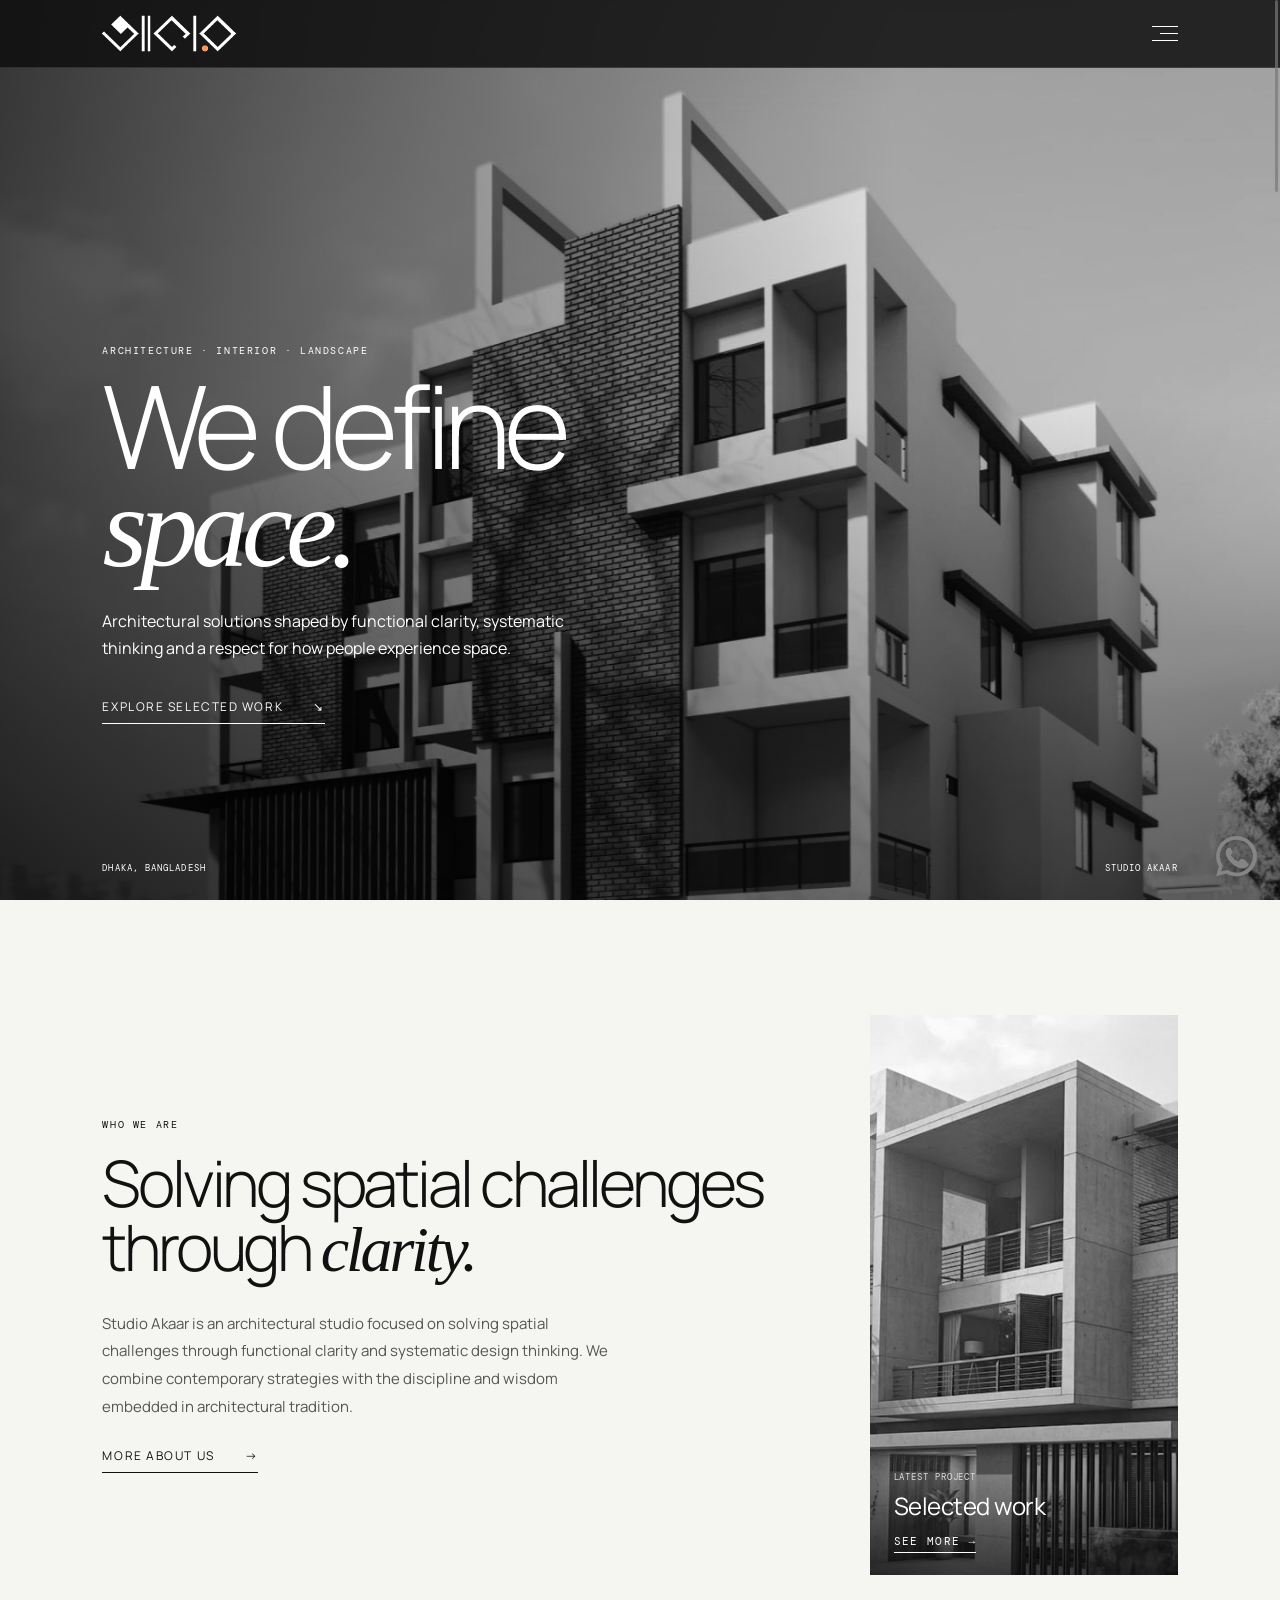
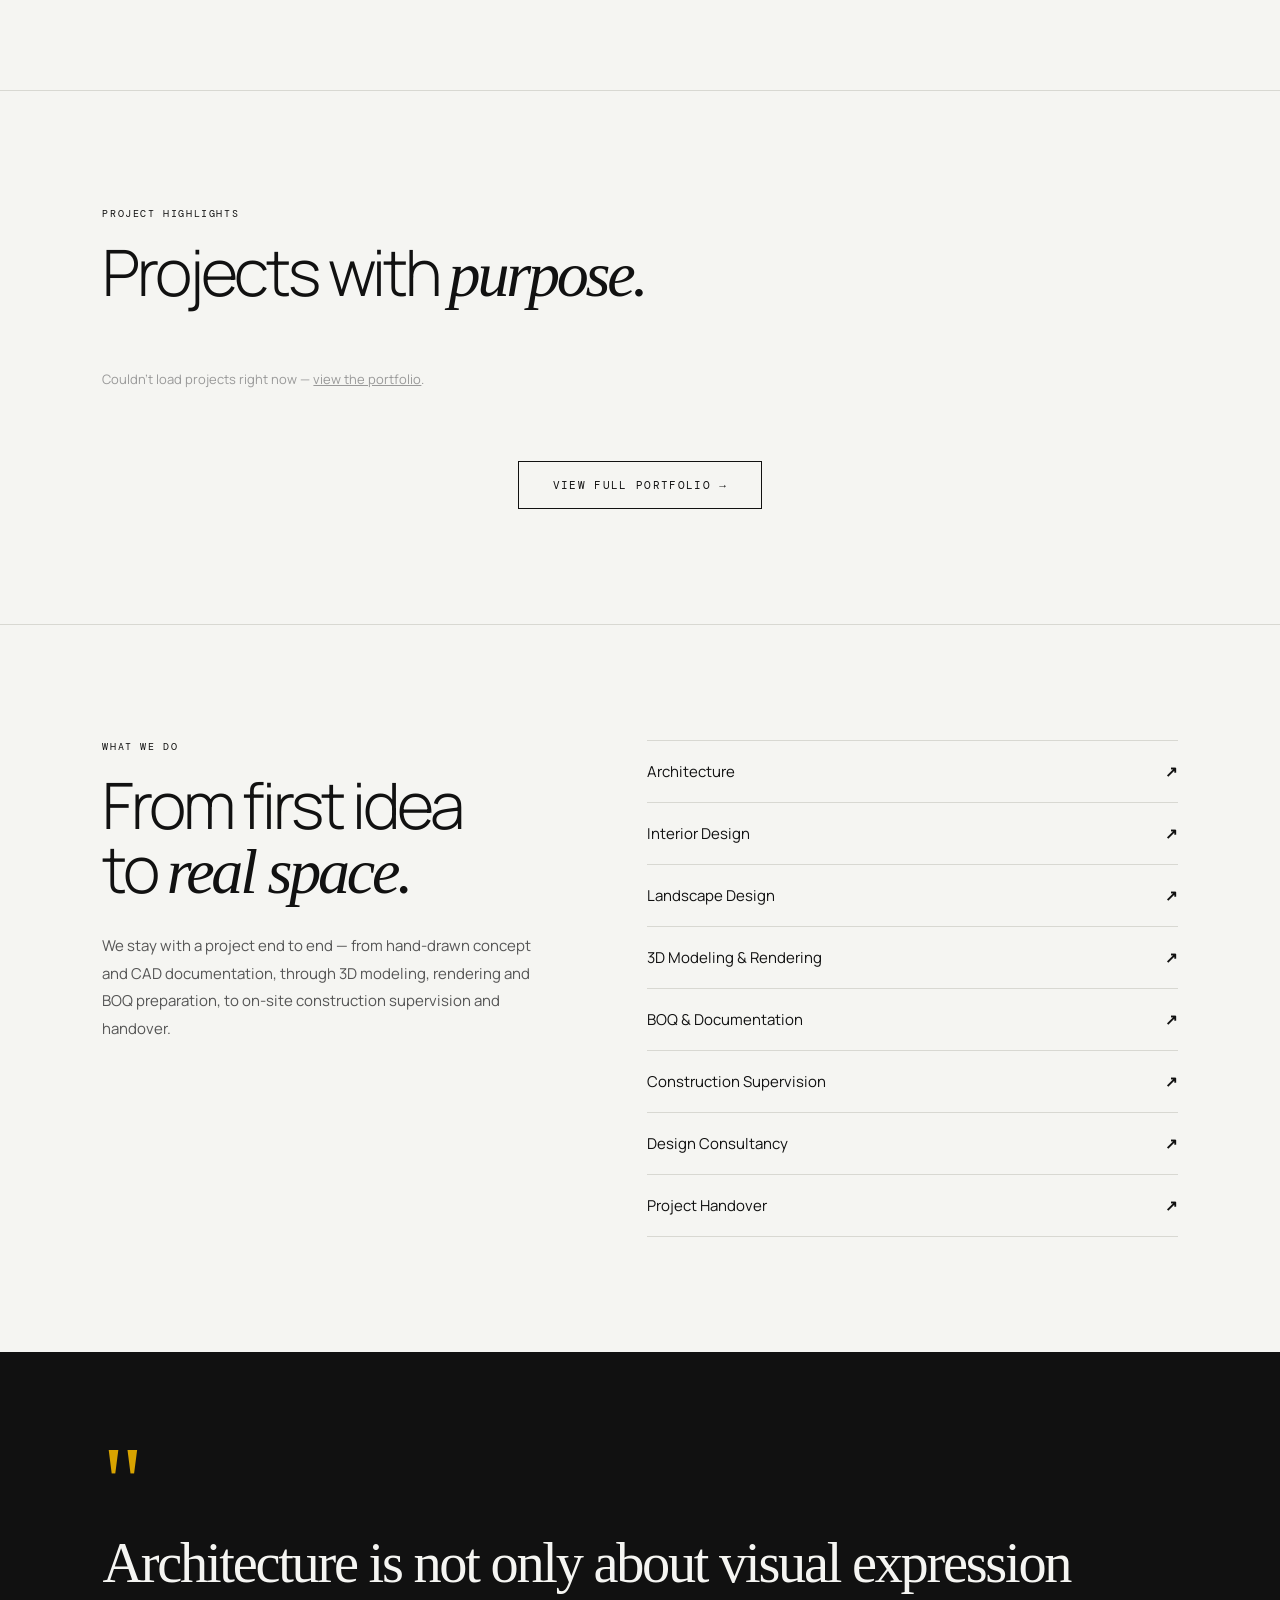
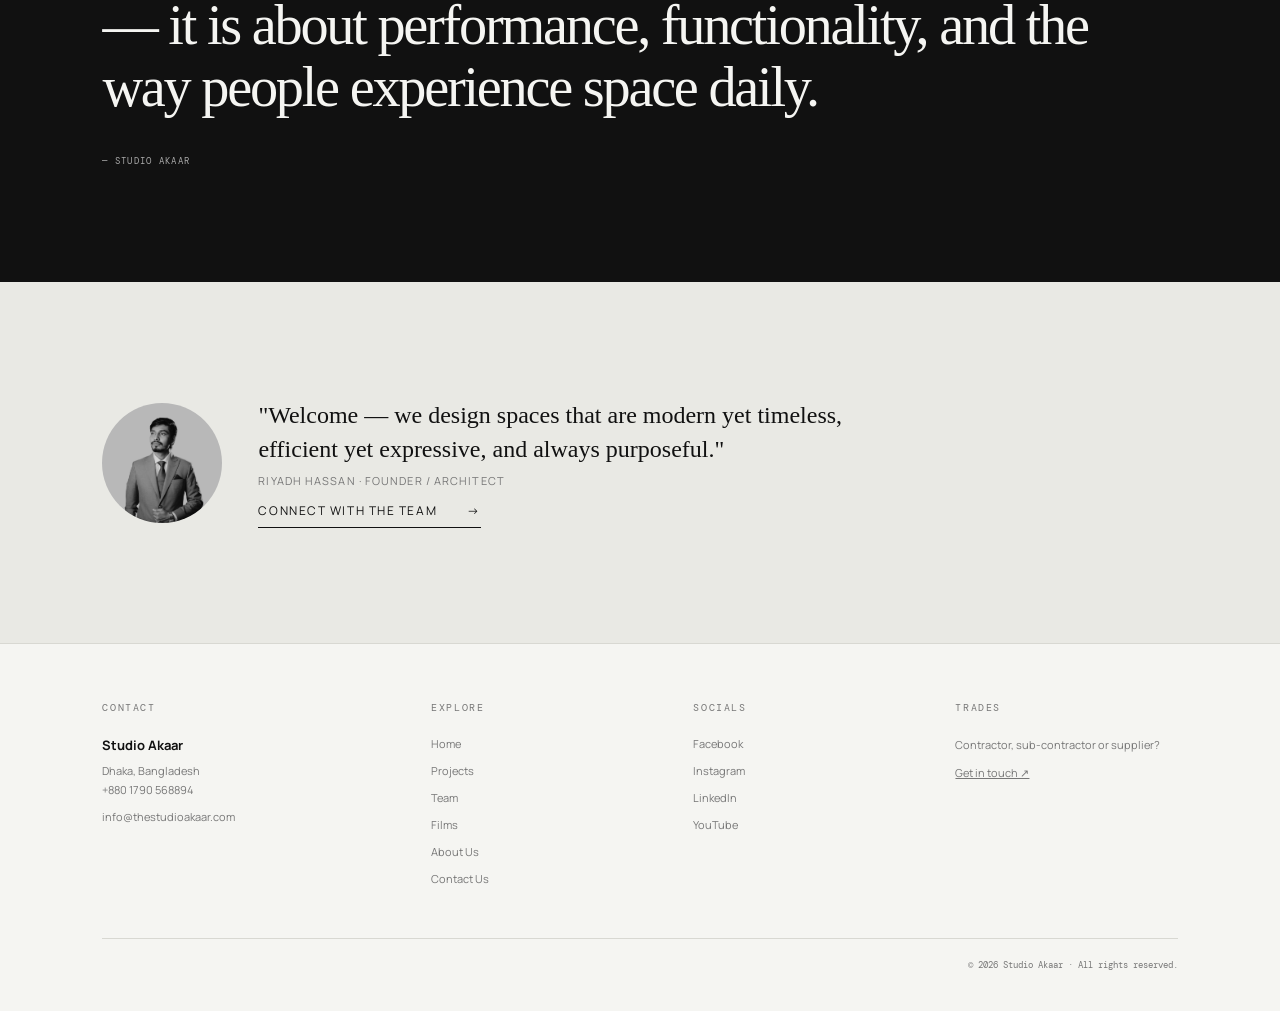
==== commit 2d2ee441: "Add files via upload" ====
--- a/index.html
+++ b/index.html
@@ -1,160 +1,166 @@
-<!doctype html>
-<html lang="en">
-<head>
-<meta charset="utf-8">
-<meta name="viewport" content="width=device-width,initial-scale=1">
-<meta name="p:domain_verify" content="df932fcca441b6bdd71ec4397334bc25"/>
-<title>Studio Akaar — Architects &amp; Interior Designers in Dhaka, Bangladesh</title>
-<meta name="description" content="Architecture, interior design and landscape design studio in Dhaka, Bangladesh — homes, offices, restaurants and showrooms, from first sketch to handover.">
-<link rel="canonical" href="https://thestudioakaar.com/">
-<link rel="icon" type="image/png" href="/images/logo.png">
-<meta property="og:type" content="website">
-<meta property="og:title" content="Studio Akaar — Architects &amp; Interior Designers in Dhaka, Bangladesh">
-<meta property="og:description" content="Architecture, interior design and landscape design studio in Dhaka, Bangladesh — homes, offices, restaurants and showrooms, from first sketch to handover.">
-<meta property="og:image" content="https://thestudioakaar.com/images/akaar-logo-thumb.jpg">
-<meta property="og:image:width" content="1200">
-<meta property="og:image:height" content="1200">
-<meta property="og:site_name" content="Studio Akaar">
-<meta property="og:url" content="https://thestudioakaar.com/">
-<meta name="twitter:card" content="summary">
-<meta name="twitter:image" content="https://thestudioakaar.com/images/akaar-logo-thumb.jpg">
-<script>try{if(sessionStorage.s)document.documentElement.className='skip'}catch(e){}</script>
-<link rel="preconnect" href="https://fonts.googleapis.com">
-<link rel="preconnect" href="https://fonts.gstatic.com" crossorigin>
-<link href="https://fonts.googleapis.com/css2?family=DM+Mono:wght@300;400&family=Manrope:wght@300;400;500;600&display=swap" rel="stylesheet">
-<link rel="stylesheet" href="/site.css">
-<script type="application/ld+json">
-{"@context":"https://schema.org","@type":["LocalBusiness","ProfessionalService"],"name":"Studio Akaar","url":"https://thestudioakaar.com","logo":"https://thestudioakaar.com/images/logo.png","image":"https://thestudioakaar.com/images/akaar-logo-thumb.jpg","description":"Architecture, interior design and landscape design studio in Dhaka, Bangladesh.","address":{"@type":"PostalAddress","addressLocality":"Dhaka","addressCountry":"BD"},"telephone":"+8801790568894","email":"info@thestudioakaar.com"}
-</script>
-</head>
-<body>
-
-<div id="loader" aria-hidden="true"><span>AKAAR</span></div>
-
-<header>
-  <nav id="nav">
-    <a href="/" class="brand"><img src="/images/logo.png" alt="Studio Akaar"></a>
-    <button id="mb" aria-label="Menu" aria-expanded="false">
-      <i></i><i></i><i></i>
-    </button>
-  </nav>
-  <div id="drawer" role="dialog" aria-label="Navigation">
-    <a href="/projects">Portfolio</a>
-    <a href="/about">About</a>
-    <a href="/team">Team</a>
-    <a href="/contact">Contact</a>
-    <a href="/youtube">Films</a>
-  </div>
-</header>
-
-<div id="sb" aria-hidden="true"></div>
-
-<!-- HERO -->
-<section class="hero" id="top">
-  <div>
-    <p class="eyebrow" data-s="hero_eyebrow" style="color:#aaa;">Architecture · Interior · Landscape</p>
-    <h1>We define<br><em>space.</em></h1>
-    <p class="heroLead" data-s="hero_lead">Architectural solutions shaped by functional clarity, systematic thinking and a respect for how people experience space.</p>
-    <div style="margin-top:28px;">
-      <a href="https://calendar.app.google/FAxgQcYUCpT7H9wu6" class="cta-btn" target="_blank" rel="noopener">Book a meeting Now &rarr;</a>
-    </div>
-  </div>
-  <div class="heroMeta">
-    <span>Dhaka, Bangladesh</span>
-    <span>Studio Akaar</span>
-  </div>
-</section>
-
-<!-- WHO WE ARE -->
-<section class="intro" id="studio">
-  <div class="introGrid">
-    <div>
-      <p class="eyebrow">Who we are</p>
-      <h2 class="big">Solving spatial challenges through <span>clarity.</span></h2>
-      <p class="copy" data-s="intro_text">Studio Akaar is an architectural studio focused on solving spatial challenges through functional clarity and systematic design thinking. We combine contemporary strategies with the discipline and wisdom embedded in architectural tradition.</p>
-      <a href="/about" class="textLink">About the studio <span>&rarr;</span></a>
-    </div>
-    <div class="introImg">
-      <img src="/images/gallery/4o-4o-residence-01.jpg" alt="Architecture by Studio Akaar" loading="lazy">
-    </div>
-  </div>
-</section>
-
-<!-- PROJECTS -->
-<section class="homeProjects" id="works">
-  <p class="eyebrow">Project highlights</p>
-  <h2 class="big">Projects with <span>purpose.</span></h2>
-  <div class="projectGrid" id="projectGrid">
-    <!-- Populated automatically by site.js from your Google Sheet or fallback -->
-  </div>
-  <div style="margin-top:48px;">
-    <a href="/projects" class="textLink">View full portfolio <span>&rarr;</span></a>
-  </div>
-</section>
-
-<!-- WHAT WE DO -->
-<section class="services" id="services">
-  <p class="eyebrow">What we do</p>
-  <h2 class="big">From first idea<br>to <span>real space.</span></h2>
-  <p class="copy" data-s="services_intro">We stay with a project end to end — from hand-drawn concept and CAD documentation, through 3D modeling, rendering and BOQ preparation, to on-site construction supervision and handover.</p>
-  <div class="serviceList" id="serviceList">
-    <div class="serviceItem"><span>01</span> Architecture Design</div>
-    <div class="serviceItem"><span>02</span> Interior Architecture</div>
-    <div class="serviceItem"><span>03</span> Landscape Planning</div>
-    <div class="serviceItem"><span>04</span> 3D Modeling &amp; Rendering</div>
-    <div class="serviceItem"><span>05</span> BOQ &amp; Documentation</div>
-    <div class="serviceItem"><span>06</span> Site Supervision &amp; Handover</div>
-  </div>
-</section>
-
-<!-- STATEMENT -->
-<section class="statement">
-  <p data-s="statement">&ldquo;Architecture is not only about visual expression — it is about <em>performance, functionality</em>, and the way people experience space daily.&rdquo;</p>
-</section>
-
-<!-- GREETING / FOUNDER -->
-<section class="greeting">
-  <div class="greetingGrid">
-    <div class="founderPic">
-      <img src="/images/gallery/acw-gulshan-office-01.jpg" alt="Studio Akaar" loading="lazy">
-    </div>
-    <div class="greetingText">
-      <p class="eyebrow">From the Founder</p>
-      <blockquote data-s="greeting_quote">&ldquo;Welcome — we design spaces that are modern yet timeless, efficient yet expressive, and always purposeful.&rdquo;</blockquote>
-      <cite data-s="greeting_by">M. Riyadh Hassan · Founder / Architect</cite>
-    </div>
-  </div>
-</section>
-
-<!-- FOOTER -->
-<footer>
-  <div class="footerTop">
-    <div class="footerBrand">
-      <img src="/images/logo.png" alt="Studio Akaar">
-      <p style="color:#888;font-size:13px;line-height:1.7;max-width:320px;">Architecture, interior design, and landscape design studio based in Dhaka, Bangladesh.</p>
-    </div>
-    <div class="footerLinks">
-      <strong style="color:#fff;margin-bottom:6px;font-size:11px;letter-spacing:.16em;font-family:'DM Mono',monospace;">Navigation</strong>
-      <a href="/projects">Portfolio</a>
-      <a href="/about">About</a>
-      <a href="/team">Team</a>
-      <a href="/contact">Contact</a>
-      <a href="/youtube">Films</a>
-    </div>
-    <div class="footerLinks">
-      <strong style="color:#fff;margin-bottom:6px;font-size:11px;letter-spacing:.16em;font-family:'DM Mono',monospace;">Connect</strong>
-      <a href="https://wa.me/8801790568894" target="_blank" rel="noopener">WhatsApp</a>
-      <a href="https://www.instagram.com/studioakaar" target="_blank" rel="noopener">Instagram</a>
-      <a href="https://www.facebook.com/AkaarStudio" target="_blank" rel="noopener">Facebook</a>
-      <a href="https://www.linkedin.com/company/studio-akaar" target="_blank" rel="noopener">LinkedIn</a>
-    </div>
-  </div>
-  <div class="footerBottom">
-    <span>&copy; Studio Akaar. All rights reserved.</span>
-    <span>Dhaka, Bangladesh</span>
-  </div>
-</footer>
-
-<script src="/site.js"></script>
-</body>
-</html>
+<!doctype html>
+<html lang="en">
+<head>
+<meta charset="utf-8">
+<meta name="viewport" content="width=device-width,initial-scale=1">
+<meta name="p:domain_verify" content="df932fcca441b6bdd71ec4397334bc25"/>
+<title>Studio Akaar — Architects &amp; Interior Designers in Dhaka, Bangladesh</title>
+<meta name="description" content="Architecture, interior design and landscape design studio in Dhaka, Bangladesh — homes, offices, restaurants and showrooms, from first sketch to handover.">
+<link rel="canonical" href="https://thestudioakaar.com/">
+<link rel="icon" type="image/png" href="/images/logo.png">
+<meta property="og:type" content="website">
+<meta property="og:title" content="Studio Akaar — Architects &amp; Interior Designers in Dhaka, Bangladesh">
+<meta property="og:description" content="Architecture, interior design and landscape design studio in Dhaka, Bangladesh — homes, offices, restaurants and showrooms, from first sketch to handover.">
+<meta property="og:image" content="https://thestudioakaar.com/images/akaar-logo-thumb.jpg">
+<meta property="og:image:width" content="1200">
+<meta property="og:image:height" content="1200">
+<meta property="og:site_name" content="Studio Akaar">
+<meta property="og:url" content="https://thestudioakaar.com/">
+<meta name="twitter:card" content="summary">
+<meta name="twitter:image" content="https://thestudioakaar.com/images/akaar-logo-thumb.jpg">
+<script>try{if(sessionStorage.s)document.documentElement.className='skip'}catch(e){}</script>
+<link rel="preconnect" href="https://fonts.googleapis.com">
+<link rel="preconnect" href="https://fonts.gstatic.com" crossorigin>
+<link href="https://fonts.googleapis.com/css2?family=DM+Mono:wght@300;400&family=Manrope:wght@300;400;500;600&display=swap" rel="stylesheet">
+<link rel="stylesheet" href="/site.css">
+<script type="application/ld+json">
+{"@context":"https://schema.org","@type":["LocalBusiness","ProfessionalService"],"name":"Studio Akaar","alternateName":"Akaar Studio","description":"Studio Akaar is an architecture, interior design and landscape design studio in Dhaka, Bangladesh, focused on solving spatial challenges through functional clarity and systematic design thinking.","url":"https://thestudioakaar.com/","logo":"https://thestudioakaar.com/images/logo-light.png","image":"https://thestudioakaar.com/images/img-002.jpg","telephone":"+880-1790-568894","email":"info@thestudioakaar.com","address":{"@type":"PostalAddress","addressLocality":"Dhaka","addressCountry":"BD"},"areaServed":[{"@type":"City","name":"Dhaka"},{"@type":"Country","name":"Bangladesh"}],"founder":{"@type":"Person","name":"Riyadh Hassan","jobTitle":"Architect, Interior Designer, Landscape Designer"},"sameAs":["https://www.facebook.com/AkaarStudio","https://www.instagram.com/studioakaar","https://www.linkedin.com/company/studio-akaar","https://www.youtube.com/@riyadhfilmed3d"],"@id":"https://thestudioakaar.com/#studio","knowsAbout":["Architecture","Interior design","Landscape architecture","Exterior and facade design","3D visualisation and rendering","Residential design","Commercial interior design","Construction supervision"],"hasOfferCatalog":{"@type":"OfferCatalog","name":"Architecture and design services","itemListElement":[{"@type":"Offer","itemOffered":{"@type":"Service","name":"Architecture & Exterior Design","areaServed":"Dhaka, Bangladesh"}},{"@type":"Offer","itemOffered":{"@type":"Service","name":"Interior Design","areaServed":"Dhaka, Bangladesh"}},{"@type":"Offer","itemOffered":{"@type":"Service","name":"Landscape Design","areaServed":"Dhaka, Bangladesh"}},{"@type":"Offer","itemOffered":{"@type":"Service","name":"3D Modeling & Rendering","areaServed":"Dhaka, Bangladesh"}},{"@type":"Offer","itemOffered":{"@type":"Service","name":"BOQ & Documentation","areaServed":"Dhaka, Bangladesh"}},{"@type":"Offer","itemOffered":{"@type":"Service","name":"Construction Supervision","areaServed":"Dhaka, Bangladesh"}},{"@type":"Offer","itemOffered":{"@type":"Service","name":"Design Consultancy","areaServed":"Dhaka, Bangladesh"}},{"@type":"Offer","itemOffered":{"@type":"Service","name":"Project Handover","areaServed":"Dhaka, Bangladesh"}}]}}
+</script>
+</head>
+<body>
+<div id="loader" aria-hidden="true"></div>
+<header id="nav"></header>
+
+<!-- HERO + PROJECT COUNTER -->
+<section class="hero" id="top">
+  <img src="/images/img-002.jpg" alt="Contemporary residential architecture project by Studio Akaar, Dhaka, Bangladesh" fetchpriority="high">
+  <div class="heroOverlay"></div>
+  <div class="heroText">
+    <p class="eyebrow" data-s="hero_eyebrow">Architecture · Interior · Landscape</p>
+    <h1>We define<br><em>space.</em></h1>
+    <p class="lead" data-s="hero_lead">Architectural solutions shaped by functional clarity, systematic thinking and a respect for how people experience space.</p>
+    <a class="textLink" href="/projects" style="margin-top:0">Explore selected work <span>↘</span></a>
+  </div>
+  <div class="heroCount" id="heroCount" style="visibility:hidden">
+    <b id="cntNum">0</b>
+    <span id="cntLabel">Projects</span>
+  </div>
+  <div class="heroMeta"><span>Dhaka, Bangladesh</span><span>Studio Akaar</span></div>
+</section>
+
+<!-- WHO WE ARE -->
+<section class="intro" id="studio">
+  <div class="reveal">
+    <p class="eyebrow">Who we are</p>
+    <h2 class="big">Solving spatial challenges through <span>clarity.</span></h2>
+    <p class="copy" data-s="intro_text">Studio Akaar is an architectural studio focused on solving spatial challenges through functional clarity and systematic design thinking. We combine contemporary strategies with the discipline and wisdom embedded in architectural tradition.</p>
+    <a class="textLink" href="/about">More about us <span>→</span></a>
+  </div>
+  <a class="introImg reveal" id="latest" href="/projects" aria-label="See our latest project">
+    <img class="on" src="/images/img-003.jpg" alt="Project by Studio Akaar, Dhaka, Bangladesh" loading="lazy">
+    <span class="latestCap"><span class="label" id="latestLabel">Latest project</span><b id="latestName">Selected work</b><em>See more →</em></span>
+    <span class="dots" id="latestDots"></span>
+  </a>
+</section>
+
+<!-- PROJECT HIGHLIGHTS -->
+<section id="highlights" style="border-top:1px solid var(--line)">
+  <div class="secHead reveal">
+    <div><p class="eyebrow">Project highlights</p><h2 class="big">Projects with <span>purpose.</span></h2></div>
+  </div>
+  <div class="hl" id="hl"><p style="color:#999;font-size:13px">Loading projects…</p></div>
+  <div class="moreRow"><a class="btn" href="/projects">View full portfolio →</a></div>
+</section>
+
+<!-- WHAT WE DO -->
+<section class="services" id="services">
+  <div class="reveal">
+    <p class="eyebrow">What we do</p>
+    <h2 class="big">From first idea<br>to <span>real space.</span></h2>
+    <p class="copy" data-s="services_intro">We stay with a project end to end — from hand-drawn concept and CAD documentation, through 3D modeling, rendering and BOQ preparation, to on-site construction supervision and handover.</p>
+  </div>
+  <div class="sList reveal" data-list="services">
+    <div>Architecture<b>↗</b></div><div>Interior Design<b>↗</b></div><div>Landscape Design<b>↗</b></div><div>3D Modeling &amp; Rendering<b>↗</b></div><div>BOQ &amp; Documentation<b>↗</b></div><div>Construction Supervision<b>↗</b></div><div>Design Consultancy<b>↗</b></div><div>Project Handover<b>↗</b></div>
+  </div>
+</section>
+
+<!-- STATEMENT -->
+<section class="statement">
+  <div class="mark">"</div>
+  <p class="reveal" data-s="statement">Architecture is not only about visual expression — it is about performance, functionality, and the way people experience space daily.</p>
+  <span>— Studio Akaar</span>
+</section>
+
+<!-- FOUNDER GREETING -->
+<section class="greet">
+  <div class="founderPic"><img src="/images/img-004.jpg" alt="Riyadh Hassan, founder of Studio Akaar" loading="lazy"></div>
+  <div>
+    <blockquote data-s="greeting_quote" data-q="1">"Welcome — we design spaces that are modern yet timeless, efficient yet expressive, and always purposeful."</blockquote>
+    <div class="who" data-s="greeting_by">Riyadh Hassan · Founder / Architect</div>
+    <a class="textLink" href="/team">Connect with the team <span>→</span></a>
+  </div>
+</section>
+
+<footer id="foot"></footer>
+<a class="wa" href="https://wa.me/8801790568894?text=Hi%20Studio%20Akaar%2C%20I%27d%20like%20to%20talk%20about%20a%20project." target="_blank" rel="noopener">Chat on WhatsApp</a>
+
+<script src="/site.js"></script>
+<script>
+// Which project to feature in each highlight slot (matches the "category" column in your sheet)
+const HIGHLIGHTS=['Residential Building','Commercial Interior','Residential Interior'];
+
+loadProjects().then(work=>{
+  // ALBUM: cycles through your newest projects (highest Order numbers first), one by one.
+  const ALBUM_SIZE=6, ALBUM_SECONDS=4.5;   // how many projects, and seconds per photo
+  const recent=work.slice(-ALBUM_SIZE).reverse();
+  if(recent.length){
+    const a=document.getElementById('latest'),cap=a.querySelector('.latestCap'),dots=document.getElementById('latestDots'),
+          nm=document.getElementById('latestName'),lb=document.getElementById('latestLabel');
+    a.querySelectorAll('img').forEach(i=>i.remove());
+    const imgs=recent.map(p=>{const im=document.createElement('img');im.alt=p.title+' — project by Studio Akaar';im.dataset.src=p.images[0];a.insertBefore(im,cap);return im});
+    dots.innerHTML=recent.map(()=>'<i></i>').join('');
+    const load=i=>{const im=imgs[i%imgs.length];if(!im.getAttribute('src'))im.src=im.dataset.src};   // photos load one ahead, not all at once
+    let cur=0,timer=null;
+    const show=i=>{
+      cur=(i+recent.length)%recent.length;
+      load(cur);load(cur+1);
+      imgs.forEach((im,k)=>im.classList.toggle('on',k===cur));
+      [...dots.children].forEach((d,k)=>d.classList.toggle('on',k===cur));
+      a.href='/projects/'+recent[cur].slug;
+      nm.textContent=recent[cur].title;
+      lb.textContent=cur===0?'Latest project':'Recent project';
+    };
+    const stop=()=>{clearInterval(timer);timer=null};
+    const play=()=>{stop();if(recent.length>1&&!matchMedia('(prefers-reduced-motion: reduce)').matches)timer=setInterval(()=>show(cur+1),ALBUM_SECONDS*1000)};
+    show(0);
+    a.addEventListener('mouseenter',stop);a.addEventListener('mouseleave',play);   // pauses while the mouse is on it
+    new IntersectionObserver(es=>es[0].isIntersecting?play():stop(),{threshold:.3}).observe(a);   // only runs while visible
+    document.addEventListener('visibilitychange',()=>document.hidden?stop():play());
+  }
+  // Hero counter
+  const box=document.getElementById('heroCount'),num=document.getElementById('cntNum');
+  const n=work.length,types=new Set(work.map(p=>p.category)).size;
+  document.getElementById('cntLabel').textContent='Projects · '+types+' typologies';
+  box.style.visibility='visible';
+  let v=0;const step=Math.max(1,Math.ceil(n/40));
+  const tick=setInterval(()=>{v=Math.min(n,v+step);num.textContent=v;if(v>=n)clearInterval(tick)},40);
+
+  // Highlight cards
+  const picks=HIGHLIGHTS.map(c=>work.find(p=>p.category.toLowerCase()===c.toLowerCase())).filter(Boolean);
+  const feat=work.filter(p=>p.featured).slice(0,3);   // projects marked Featured = Yes in the sheet
+  const list=feat.length?feat:(picks.length?picks:work.slice(0,3));
+  document.getElementById('hl').innerHTML=list.map(p=>`
+    <a class="card reveal" href="/projects/${p.slug}">
+      <div class="ph"><img src="${p.images[0]}" alt="${esc(p.title)} — ${esc(p.category)} by Studio Akaar" loading="lazy"></div>
+      <span class="label tag">${p.category}</span>
+      <h3>${esc(p.title)}</h3>
+      ${(p.loc||p.size)?`<p class="meta">${esc([p.loc,p.size].filter(Boolean).join(' · '))}</p>`:''}
+      <p class="d">${esc(p.desc)}</p>
+    </a>`).join('');
+  observeReveals();
+}).catch(()=>{
+  document.getElementById('hl').innerHTML='<p style="color:#999;font-size:13px">Couldn\'t load projects right now — <a href="/projects" style="text-decoration:underline">view the portfolio</a>.</p>';
+});
+</script>
+</body>
+</html>
--- a/site.css
+++ b/site.css
@@ -32,86 +32,223 @@
 /* AUTO-HIDING SCROLL INDICATOR */
 #sb{position:fixed;right:2px;top:0;width:3px;border-radius:3px;background:rgba(120,120,120,.7);z-index:70;opacity:0;transition:opacity .3s;pointer-events:none}
 
-/* TYPE (UPDATED: Doubled size for subheadings) */
-.eyebrow{font-family:'DM Mono',monospace;text-transform:uppercase;font-size:18px;letter-spacing:.12em;margin:0 0 22px;font-weight:400}
+/* TYPE */
+.eyebrow{font-family:'DM Mono',monospace;text-transform:uppercase;font-size:10px;letter-spacing:.16em;margin:0 0 20px}
 h2.big{font-size:clamp(38px,5vw,70px);line-height:1;letter-spacing:-.05em;font-weight:300;margin:0 0 28px}
 h2.big span,.hero h1 em{font-family:Georgia,serif;font-style:italic;font-weight:400}
-.copy{font-size:16px;line-height:1.85;max-width:580px;color:#333;margin:0 0 34px}
-.textLink{font-size:12px;text-transform:uppercase;letter-spacing:.13em;border-bottom:1px solid currentColor;padding-bottom:8px;display:inline-flex;gap:35px}
-.textLink span{font-size:18px;line-height:10px}
-
-/* CTA BUTTON (Book a meeting) */
-.cta-btn{display:inline-flex;align-items:center;gap:12px;background:var(--accent);color:#111;font-family:'DM Mono',monospace;font-size:12px;font-weight:600;letter-spacing:.12em;text-transform:uppercase;padding:14px 28px;border-radius:2px;transition:background .25s ease,transform .2s ease,color .25s ease}
-.cta-btn:hover{background:#fff;color:#111;transform:translateY(-2px)}
-
-/* HERO (Home) */
-.hero{min-height:100vh;padding:calc(68px + var(--sy)) var(--gutter) var(--sy);background:#111;color:#fff;display:flex;flex-direction:column;justify-content:space-between;position:relative}
-.hero h1{font-size:clamp(56px,8.5vw,130px);line-height:.92;font-weight:300;letter-spacing:-.05em;margin:0 0 32px;max-width:980px}
-.heroLead{font-size:clamp(16px,1.5vw,20px);line-height:1.7;color:#bbb;max-width:620px;margin:0 0 24px}
-.heroMeta{display:flex;justify-content:space-between;font-family:'DM Mono',monospace;font-size:10px;text-transform:uppercase;letter-spacing:.14em;color:#777;border-top:1px solid rgba(255,255,255,.14);padding-top:24px;margin-top:auto}
-
-/* INTRO / STUDIO */
-.intro{padding:var(--sy) var(--gutter);border-bottom:1px solid var(--line)}
-.introGrid{display:grid;grid-template-columns:1.1fr 1fr;gap:6vw;align-items:start}
-.introImg{aspect-ratio:4/5;overflow:hidden;background:#e5e5e0}
-.introImg img{width:100%;height:100%;object-fit:cover;filter:grayscale(100%)}
-
-/* PROJECTS ON HOME */
-.homeProjects{padding:var(--sy) var(--gutter);border-bottom:1px solid var(--line)}
-.projectGrid{display:grid;grid-template-columns:repeat(2,1fr);gap:4vw 3vw;margin-top:48px}
-.card{display:flex;flex-direction:column;gap:14px}
-.card .ph{aspect-ratio:16/11;overflow:hidden;background:#e5e5e0;position:relative}
-.card .ph img{width:100%;height:100%;object-fit:cover;filter:grayscale(100%);transition:transform .5s ease,filter .3s ease}
-.card:hover .ph img{transform:scale(1.03)}
-.cardMeta{display:flex;justify-content:space-between;align-items:baseline;font-family:'DM Mono',monospace;font-size:10px;text-transform:uppercase;letter-spacing:.12em;color:var(--muted)}
-.card h3{font-size:22px;font-weight:400;letter-spacing:-.02em;margin:0}
+.copy{font-size:15px;line-height:1.85;color:#555;max-width:520px;margin:0}
+.textLink{font-size:12px;text-transform:uppercase;letter-spacing:.13em;border-bottom:1px solid currentColor;padding-bottom:8px;display:inline-flex;gap:30px;margin-top:26px}
+.label{font-family:'DM Mono',monospace;font-size:9px;text-transform:uppercase;letter-spacing:.1em;color:#999}
+section{padding:var(--sy) var(--gutter)}
+.reveal{opacity:0;transform:translateY(28px);transition:opacity .8s,transform .8s}
+.reveal.in{opacity:1;transform:none}
+@media(prefers-reduced-motion:reduce){.reveal{opacity:1;transform:none;transition:none}#loader span{animation:none;opacity:1}}
+
+/* HERO */
+.hero{height:100vh;min-height:640px;position:relative;background:#111;color:#fff;overflow:hidden;padding:0}
+.hero>img{position:absolute;inset:0;width:100%;height:100%;object-fit:cover;object-position:center 8%;filter:grayscale(1);transition:filter .7s}
+.heroOverlay{position:absolute;inset:0;background:linear-gradient(90deg,rgba(0,0,0,.72),rgba(0,0,0,.12) 70%),linear-gradient(0deg,rgba(0,0,0,.5),transparent 55%)}
+.heroText{position:absolute;left:var(--gutter);bottom:calc(14vh + 50px);max-width:680px}
+.hero h1{font-size:clamp(60px,9vw,140px);line-height:.84;font-weight:300;letter-spacing:-.06em;margin:0}
+.lead{font-size:16px;line-height:1.7;max-width:510px;margin:32px 0}
+.heroCount{position:absolute;left:var(--gutter);bottom:54px;display:flex;align-items:baseline;gap:14px;border-left:1px solid var(--accent);padding-left:14px}
+.heroCount b{font-size:clamp(34px,4vw,52px);font-weight:300;letter-spacing:-.05em;line-height:1}
+.heroCount span{font-family:'DM Mono',monospace;font-size:10px;text-transform:uppercase;letter-spacing:.14em}
+.heroMeta{position:absolute;left:var(--gutter);right:var(--gutter);bottom:26px;display:flex;justify-content:space-between;font-family:'DM Mono',monospace;font-size:9px;text-transform:uppercase;letter-spacing:.12em}
+
+/* INTRO */
+.intro{display:grid;grid-template-columns:2.2fr 1fr;gap:7vw;align-items:center}
+.introImg{height:560px;overflow:hidden}
+.introImg img,.card .ph img,.founderPic img{width:100%;height:100%;object-fit:cover;filter:grayscale(1);transition:.6s}
+
+/* CARDS */
+.secHead{display:flex;justify-content:space-between;align-items:end;gap:30px;margin-bottom:50px;flex-wrap:wrap}
+.secHead h2{margin:0}
+.hl{display:grid;grid-template-columns:repeat(3,minmax(0,1fr));gap:28px}
+.card{display:block;cursor:pointer}
+.card .ph{aspect-ratio:4/5;overflow:hidden;background:#ddd}
+.card.seen .ph img{transform:scale(1.04)}
+.card .tag{display:block;margin:16px 0 6px}
+.card h3{font-size:20px;font-weight:400;margin:0 0 6px;letter-spacing:-.02em}
+.card .meta{font-family:'DM Mono',monospace;font-size:10px;text-transform:uppercase;letter-spacing:.06em;color:#999;margin:0 0 10px}
+.card p.d{font-size:13px;line-height:1.7;color:#666;margin:0;display:-webkit-box;-webkit-line-clamp:3;-webkit-box-orient:vertical;overflow:hidden}
+.moreRow{text-align:center;margin-top:60px}
+.btn{display:inline-block;border:1px solid var(--ink);padding:16px 34px;font-family:'DM Mono',monospace;font-size:11px;text-transform:uppercase;letter-spacing:.12em;transition:.25s;background:none}
+.btn:hover{background:var(--ink);color:#fff}
 
 /* SERVICES */
-.services{padding:var(--sy) var(--gutter);border-bottom:1px solid var(--line)}
-.serviceList{display:grid;grid-template-columns:repeat(2,1fr);gap:24px 6vw;margin-top:40px;border-top:1px solid var(--line);padding-top:32px}
-.serviceItem{display:flex;align-items:baseline;gap:20px;font-size:17px;letter-spacing:-.01em;padding-bottom:16px;border-bottom:1px solid rgba(0,0,0,.06)}
-.serviceItem span{font-family:'DM Mono',monospace;font-size:10px;color:var(--muted);letter-spacing:.1em}
-
-/* STATEMENT SECTION */
-.statement{padding:calc(var(--sy) * 1.2) var(--gutter);background:#111;color:#fff;text-align:center;display:flex;flex-direction:column;align-items:center;justify-content:center}
-.statement p{font-size:clamp(24px,3.2vw,44px);line-height:1.35;font-weight:300;letter-spacing:-.03em;max-width:920px;margin:0 0 30px}
-.statement p em{font-family:Georgia,serif;font-style:italic}
-
-/* GREETING / FOUNDER */
-.greeting{padding:var(--sy) var(--gutter);border-bottom:1px solid var(--line)}
-.greetingGrid{display:grid;grid-template-columns:300px 1fr;gap:6vw;align-items:center}
-.founderPic{aspect-ratio:3/4;overflow:hidden;background:#e5e5e0}
-.founderPic img{width:100%;height:100%;object-fit:cover;filter:grayscale(100%)}
-.greetingText blockquote{margin:0 0 24px;font-size:clamp(20px,2.2vw,28px);line-height:1.5;font-weight:300;letter-spacing:-.02em}
-.greetingText cite{font-family:'DM Mono',monospace;font-size:11px;text-transform:uppercase;letter-spacing:.12em;color:var(--muted);font-style:normal}
+.services{display:grid;grid-template-columns:1.2fr 1.4fr;gap:7vw;align-items:start;border-top:1px solid var(--line)}
+.sList{border-top:1px solid var(--line)}
+.sList div{display:flex;justify-content:space-between;padding:20px 0;border-bottom:1px solid var(--line);font-size:15px;transition:padding .25s}
+.sList div:hover{padding-left:10px}
+
+/* STATEMENT */
+.statement{background:#111;color:#f5f5f2;min-height:520px;display:flex;flex-direction:column;justify-content:center}
+.statement .mark{font-family:Georgia,serif;font-size:100px;line-height:.3;color:var(--accent)}
+.statement p{font-family:Georgia,serif;font-size:clamp(30px,4.4vw,64px);line-height:1.1;letter-spacing:-.04em;max-width:1000px;margin:36px 0}
+.statement span{font-family:'DM Mono',monospace;font-size:9px;text-transform:uppercase;letter-spacing:.14em;color:#aaa}
+
+/* FOUNDER GREETING */
+.greet{background:#e9e9e4;display:flex;align-items:center;gap:36px;flex-wrap:wrap}
+.founderPic{width:120px;height:120px;border-radius:50%;overflow:hidden;flex:none}
+.founderPic img{object-position:center top}
+.greet blockquote{font-family:Georgia,serif;font-size:clamp(18px,2vw,24px);line-height:1.45;margin:0 0 6px;max-width:620px}
+.greet .who{font-size:11px;text-transform:uppercase;letter-spacing:.1em;color:#777}
+.greet .textLink{margin:14px 0 0}
+
+/* INNER PAGE HEAD */
+.pageHead{padding:150px var(--gutter) 40px}
+.pageHead h1{font-size:clamp(44px,6vw,90px);line-height:.98;letter-spacing:-.05em;font-weight:300;margin:0 0 24px}
+.pageHead h1 span{font-family:Georgia,serif;font-style:italic;font-weight:400}
+.pageHead .eyebrow{margin-bottom:18px}
+
+/* PROJECTS PAGE */
+.filters{display:flex;gap:18px;overflow:auto;white-space:nowrap;padding:0 var(--gutter) 30px;border-bottom:1px solid var(--line)}
+.filters button{color:#999;font-size:10px;text-transform:uppercase;letter-spacing:.1em}
+.filters button.active{color:#111;border-bottom:1px solid #111;padding-bottom:5px}
+.catGroup{margin-bottom:100px}
+.catGroup:last-child{margin-bottom:0}
+.catHead{display:flex;align-items:baseline;gap:16px;margin-bottom:36px}
+.catHead h3{font-size:clamp(22px,2.6vw,32px);font-weight:300;letter-spacing:-.04em;margin:0}
+.catHead span{margin-left:auto;font-family:'DM Mono',monospace;font-size:10px;text-transform:uppercase;color:#999}
+.catRow{display:grid;grid-template-columns:repeat(3,minmax(0,1fr));gap:56px 24px}
+.catRow .card h3{font-size:12px;font-weight:500}
+.catRow .tag{margin:14px 0 4px}
+.cnt{position:absolute;bottom:12px;right:12px;background:rgba(0,0,0,.6);color:#fff;font-family:'DM Mono',monospace;font-size:10px;padding:5px 9px;border-radius:20px}
+.card .ph{position:relative}
+
+/* MODAL */
+.ov{position:fixed;inset:0;background:rgba(10,10,10,.82);z-index:100;display:flex;align-items:center;justify-content:center;padding:5vw;opacity:0;pointer-events:none;transition:opacity .3s}
+.ov.open{opacity:1;pointer-events:auto}
+.mBox{background:var(--bg);max-width:920px;width:100%;max-height:86vh;overflow:auto;display:grid;grid-template-columns:1.1fr 1fr;position:relative}
+.mImg{height:56vh;max-height:520px;overflow:hidden;background:#ddd}
+.mImg img{width:100%;height:100%;object-fit:cover}
+.thumbs{display:flex;gap:8px;padding:10px;overflow-x:auto;scrollbar-width:none}
+.thumbs img{width:50px;height:50px;object-fit:cover;cursor:pointer;opacity:.5;flex:none;outline:2px solid transparent;outline-offset:-2px}
+.thumbs img.active{opacity:1;outline-color:var(--accent)}
+.mInfo{padding:50px 40px;display:flex;flex-direction:column;justify-content:center}
+.mInfo h3{font-size:clamp(26px,3vw,36px);font-weight:300;letter-spacing:-.03em;margin:14px 0 18px;line-height:1.05}
+.mInfo p{font-size:14px;line-height:1.8;color:#555}
+.mMeta{font-family:'DM Mono',monospace;font-size:10px;text-transform:uppercase;color:#999;margin-top:-8px}
+.share{display:flex;gap:8px;margin:16px 0}
+.share a,.share button{width:32px;height:32px;border-radius:50%;border:1px solid var(--line);display:flex;align-items:center;justify-content:center;color:#555;position:relative}
+.share .copied::after{content:'Copied';position:absolute;bottom:calc(100% + 8px);background:#111;color:#fff;font-size:9px;padding:4px 8px;border-radius:4px}
+.mClose{position:absolute;top:16px;right:16px;background:rgba(0,0,0,.55);color:#fff;width:34px;height:34px;border-radius:50%;z-index:2}
+.mNav{position:fixed;top:50%;transform:translateY(-50%);background:rgba(0,0,0,.4);color:#fff;width:44px;height:44px;border-radius:50%;font-size:20px;z-index:101}
+.mPrev{left:3vw}.mNext{right:3vw}
+.mCount{font-family:'DM Mono',monospace;font-size:10px;color:#999}
+
+/* CONTACT / FORM */
+.cGrid{display:grid;grid-template-columns:1fr 1.2fr;gap:7vw;align-items:start}
+.cInfo p{font-size:14px;line-height:1.9;color:#555;margin:0 0 22px}
+.cInfo a{border-bottom:1px solid currentColor}
+.field{margin-bottom:26px}
+.field>label{display:block;font-family:'DM Mono',monospace;font-size:9px;text-transform:uppercase;letter-spacing:.1em;color:#999;margin-bottom:8px}
+.field input[type=text],.field input[type=tel],.field textarea,.otherText{width:100%;border:0;border-bottom:1px solid var(--line);background:transparent;font-family:Manrope,Arial,sans-serif;font-size:15px;color:var(--ink);padding:8px 0;outline:none}
+.field input:focus,.field textarea:focus,.otherText:focus{border-color:var(--ink)}
+.field textarea{min-height:90px;resize:vertical;line-height:1.6;font-size:14px}
+.radioGrid{display:grid;grid-template-columns:1fr 1fr;gap:10px}
+.radioGrid label{display:flex;align-items:center;gap:9px;font-size:13px;border:1px solid var(--line);padding:11px 13px;cursor:pointer}
+.radioGrid label:has(input:checked){border-color:var(--ink)}
+.radioGrid .wide{grid-column:1/-1}
+.otherText:disabled{opacity:.4}
+.send{background:#111;color:#fff;font-family:'DM Mono',monospace;font-size:11px;text-transform:uppercase;letter-spacing:.1em;padding:15px 30px;transition:.2s}
+.send:hover{background:var(--accent)}
+.fStatus{font-size:12px;color:#777;margin-top:14px}
+
+/* APPROACH (about) */
+.pills{display:flex;flex-wrap:wrap;gap:8px;margin-top:24px}
+.pills span{font-family:'DM Mono',monospace;font-size:9px;text-transform:uppercase;letter-spacing:.06em;color:#999;border:1px solid var(--line);padding:4px 12px;border-radius:20px}
 
 /* FOOTER */
-footer{background:#0e0e0e;color:#fff;padding:calc(var(--sy) * .9) var(--gutter) 40px}
-.footerTop{display:grid;grid-template-columns:2fr 1fr 1fr;gap:6vw;margin-bottom:60px}
-.footerBrand img{height:34px;width:auto;margin-bottom:18px}
-.footerLinks{display:flex;flex-direction:column;gap:12px;font-size:12px;text-transform:uppercase;letter-spacing:.12em}
-.footerLinks a{opacity:.7;transition:.2s}
-.footerLinks a:hover{opacity:1;color:var(--accent)}
-.footerBottom{display:flex;justify-content:space-between;padding-top:30px;border-top:1px solid rgba(255,255,255,.1);font-family:'DM Mono',monospace;font-size:10px;text-transform:uppercase;letter-spacing:.12em;color:#666}
-
-/* PAGE HEAD (Inside pages) */
-.pageHead{padding:calc(68px + var(--sy) * .7) var(--gutter) calc(var(--sy) * .5);background:#111;color:#fff}
-.pageHead .eyebrow{margin-bottom:18px;color:#888}
-.pageHead h1{font-size:clamp(44px,6.5vw,94px);line-height:.96;font-weight:300;letter-spacing:-.04em;margin:0 0 24px}
-.pageHead h1 span{font-family:Georgia,serif;font-style:italic}
-
-/* FILTERS */
-.filterBar{padding:20px var(--gutter);display:flex;gap:12px;flex-wrap:wrap;border-bottom:1px solid var(--line);background:var(--bg);position:sticky;top:68px;z-index:40}
-.filterBtn{font-family:'DM Mono',monospace;font-size:11px;text-transform:uppercase;letter-spacing:.1em;padding:8px 16px;border:1px solid var(--line);border-radius:2px;transition:.2s}
-.filterBtn:hover,.filterBtn.active{background:#111;color:#fff;border-color:#111}
-
-/* HOVER COLOR REVEAL */
+footer{border-top:1px solid var(--line);padding:55px var(--gutter) 40px;display:grid;grid-template-columns:1.3fr 1fr 1fr 1fr;gap:40px;font-size:11px;color:#777}
+footer strong{color:#111;font-size:13px;display:block;margin-bottom:8px}
+footer p{line-height:1.7;margin:0}
+footer a{display:block;margin:0 0 12px}
+footer .cp{grid-column:1/-1;text-align:right;font-family:'DM Mono',monospace;font-size:9px;border-top:1px solid var(--line);padding-top:20px}
+.wa{position:fixed;right:20px;left:auto;bottom:calc(20px + env(safe-area-inset-bottom,0px));z-index:90;width:48.4px;height:48.4px;display:block;font-size:0;--g:1}
+/* --g = greyness (1 = black&white, 0 = full green). JS lowers it as the cursor/finger comes within 1 inch. */
+.wa img,.wa svg{width:100%;height:100%;object-fit:contain;filter:grayscale(var(--g)) contrast(1.3) brightness(calc(.75 + .25*(1 - var(--g)))) drop-shadow(0 2px 4px rgba(0,0,0,.3));transition:filter .15s,transform .2s}
+.wa.on img,.wa.on svg{filter:grayscale(0) drop-shadow(0 0 5px #25D366) drop-shadow(0 0 14px rgba(37,211,102,.9));transform:scale(1.1)}
+
+@media(max-width:1100px){.catRow{grid-template-columns:repeat(2,minmax(0,1fr))}}
+@media(max-width:800px){
+ :root{--gutter:7vw}
+ #nav{height:62px}#drawer{top:62px;left:0;right:0;width:auto;border-left:0;border-right:0;padding:14px var(--gutter) 18px}#drawer a{padding:11px 0}
+ .brand img{height:30px}
+ .hero{min-height:600px}.hero>img{object-position:center}
+ .heroText{bottom:calc(13vh + 50px)}
+ .intro,.services,.cGrid{display:block}
+ .introImg{height:400px;margin-top:50px}
+ .hl{grid-template-columns:1fr;gap:44px}
+ .sList,.cGrid form{margin-top:50px}
+ .catRow{display:flex;overflow-x:auto;scroll-snap-type:x mandatory;gap:14px;scrollbar-width:none;margin-inline:calc(-1*var(--gutter));padding:0 14px;scroll-padding-inline:14px}
+ .catRow .card{flex:0 0 80vw;scroll-snap-align:start}
+ .mBox{grid-template-columns:1fr;max-height:92vh}.mImg{height:44vh}.thumbs{display:none}
+ .mInfo{padding:30px 26px}
+ .mNav{width:38px;height:38px;font-size:16px}.mPrev{left:2vw}.mNext{right:2vw}
+ footer{grid-template-columns:1fr 1fr}footer .cp{text-align:left}
+ .radioGrid{grid-template-columns:1fr}
+ .wa{right:14px;left:auto;bottom:calc(14px + env(safe-area-inset-bottom,0px));width:40px;height:40px}
+}
+
+/* Portfolio title */
+.pageHead h1.spaced{font-size:clamp(28px,6vw,84px);letter-spacing:.35em;text-transform:uppercase;font-weight:300;margin-bottom:20px}
+/* Touch devices: photos turn to colour as they scroll into view */
+/* COLOUR RULES. Everything starts black & white.
+   Desktop: the block under the mouse gets .seen (colour). Phone: JS sets the filter live while scrolling (html.tm). */
+.seen img,.seen .ph img{filter:none}
+.tm .hero>img,.tm .introImg img,.tm .card .ph img,.tm .founderPic img{transition:filter .12s linear}
+/* Desktop: gentle snapping between page segments */
 @media(hover:hover) and (pointer:fine){
-  .card:hover .ph img, .introImg:hover img, .founderPic:hover img{filter:grayscale(0%)}
+  html{scroll-snap-type:y proximity;scroll-padding-top:68px}
+  section,footer,.pageHead{scroll-snap-align:start}
 }
 
-/* RESPONSIVE */
-@media(max-width:900px){
-  .introGrid,.projectGrid,.serviceList,.greetingGrid,.footerTop{grid-template-columns:1fr;gap:40px}
-  .founderPic{max-width:260px}
-}
+/* Team page */
+.card.full p.d{display:block;-webkit-line-clamp:unset}
+.ini{display:flex;width:100%;height:100%;align-items:center;justify-content:center;font-size:56px;font-weight:300;color:#999;letter-spacing:-.04em}
+.roleLine{font-size:11px;text-transform:uppercase;letter-spacing:.1em;color:#777;margin:0}
+.founderBq{font-family:Georgia,serif;font-size:22px;line-height:1.45;margin:36px 0 0;max-width:520px}
+
+/* Home: latest-project card */
+a.introImg{display:block;position:relative;color:#fff}
+.latestCap{position:absolute;left:0;right:0;bottom:0;padding:70px 24px 22px;background:linear-gradient(0deg,rgba(0,0,0,.7),transparent);display:flex;flex-direction:column;gap:6px}
+.latestCap .label{color:#ddd}
+.latestCap b{font-size:clamp(18px,2vw,24px);font-weight:400;letter-spacing:-.02em}
+.latestCap em{font-style:normal;font-family:'DM Mono',monospace;font-size:11px;text-transform:uppercase;letter-spacing:.12em;border-bottom:1px solid currentColor;align-self:flex-start;padding-bottom:4px;margin-top:6px}
+
+/* Home: album of newest projects (cross-fades one by one) */
+a.introImg img{position:absolute;inset:0;opacity:0;transition:opacity 1.1s ease,filter .6s,transform 6s ease}
+a.introImg img.on{opacity:1;transform:scale(1.04)}
+.tm a.introImg img{transition:opacity 1.1s ease,filter .12s linear,transform 6s ease}
+.latestCap{z-index:2}
+.dots{position:absolute;right:24px;bottom:28px;display:flex;gap:6px;z-index:2;pointer-events:none}
+.dots i{display:block;width:14px;height:2px;background:rgba(255,255,255,.4);transition:.3s}
+.dots i.on{background:#fff;width:26px}
+
+/* Services written out for readers and search engines (About page) */
+.svcDetail{display:grid;grid-template-columns:1fr 1.6fr;gap:7vw;align-items:start}
+.sd{display:grid;grid-template-columns:1fr 1fr;gap:34px 36px}
+.sd h3{font-size:17px;font-weight:400;letter-spacing:-.02em;margin:0 0 8px}
+.sd p{font-size:13px;line-height:1.75;color:#666;margin:0}
+
+/* Project pages (/projects/<name>) */
+.pj{padding-bottom:10px}
+.pj h1{font-size:clamp(32px,5vw,72px)}
+.crumbs{font-family:'DM Mono',monospace;font-size:10px;text-transform:uppercase;letter-spacing:.12em;color:#999;margin:0 0 22px}
+.crumbs a:hover{color:var(--ink)}
+.pjText{padding:10px var(--gutter) 44px}
+.pjText .copy{max-width:720px}
+.pjText .copy+.copy{margin-top:18px}
+.gal{padding:0 var(--gutter);display:grid;grid-template-columns:repeat(2,minmax(0,1fr));gap:20px}
+.gal .gi:first-child{grid-column:1/-1}
+.gi{margin:0;background:#e4e4df;overflow:hidden;min-height:180px}
+.gi img{width:100%;height:auto;display:block;filter:grayscale(1);transition:filter .6s}
+.gi.seen img{filter:none}
+.tm .gi img{transition:filter .12s linear}
+.allp{display:grid;grid-template-columns:repeat(auto-fill,minmax(220px,1fr));gap:30px}
+.allp h4{font-family:'DM Mono',monospace;font-size:10px;text-transform:uppercase;letter-spacing:.1em;color:#999;font-weight:400;margin:0 0 12px}
+.allp a{display:block;font-size:13px;margin:0 0 8px;color:#555}
+.allp a:hover{color:var(--ink)}
+@media(max-width:800px){.svcDetail{display:block}.sd{grid-template-columns:1fr;margin-top:40px}.gal{grid-template-columns:1fr}}
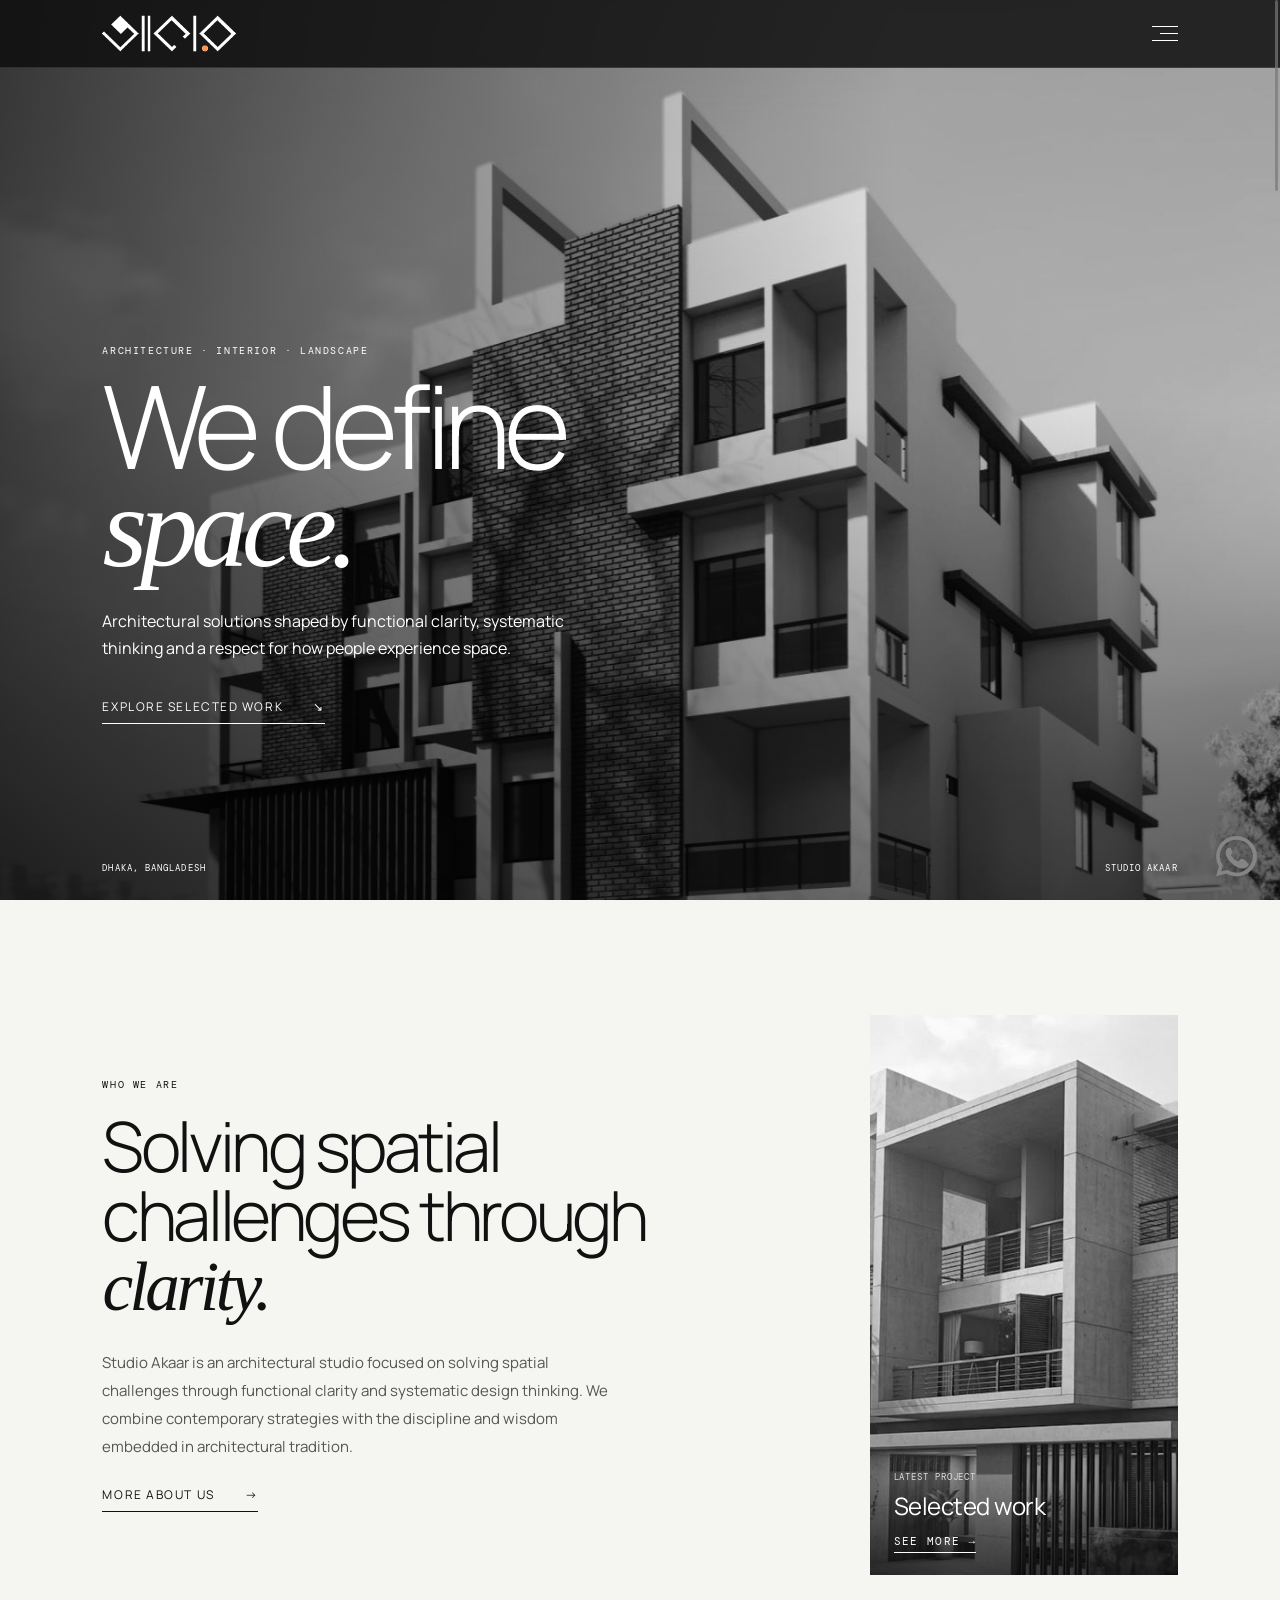
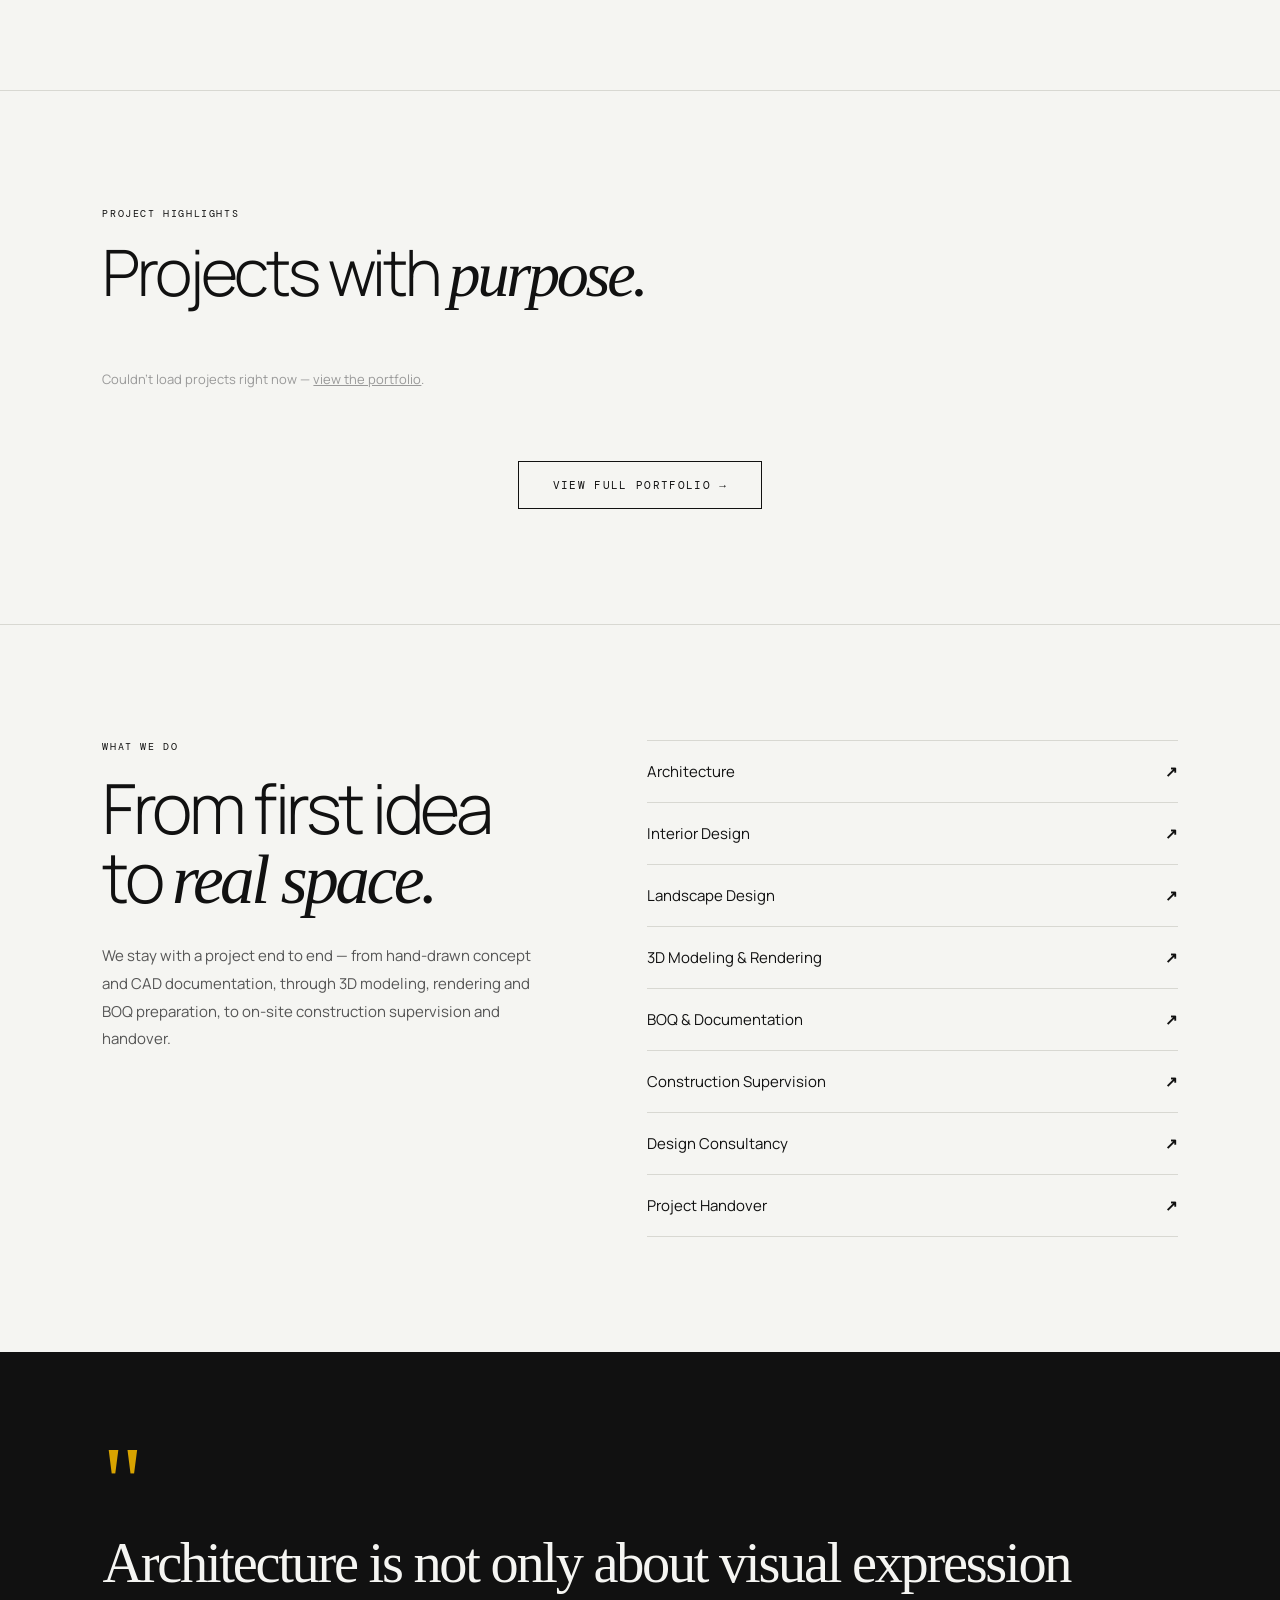
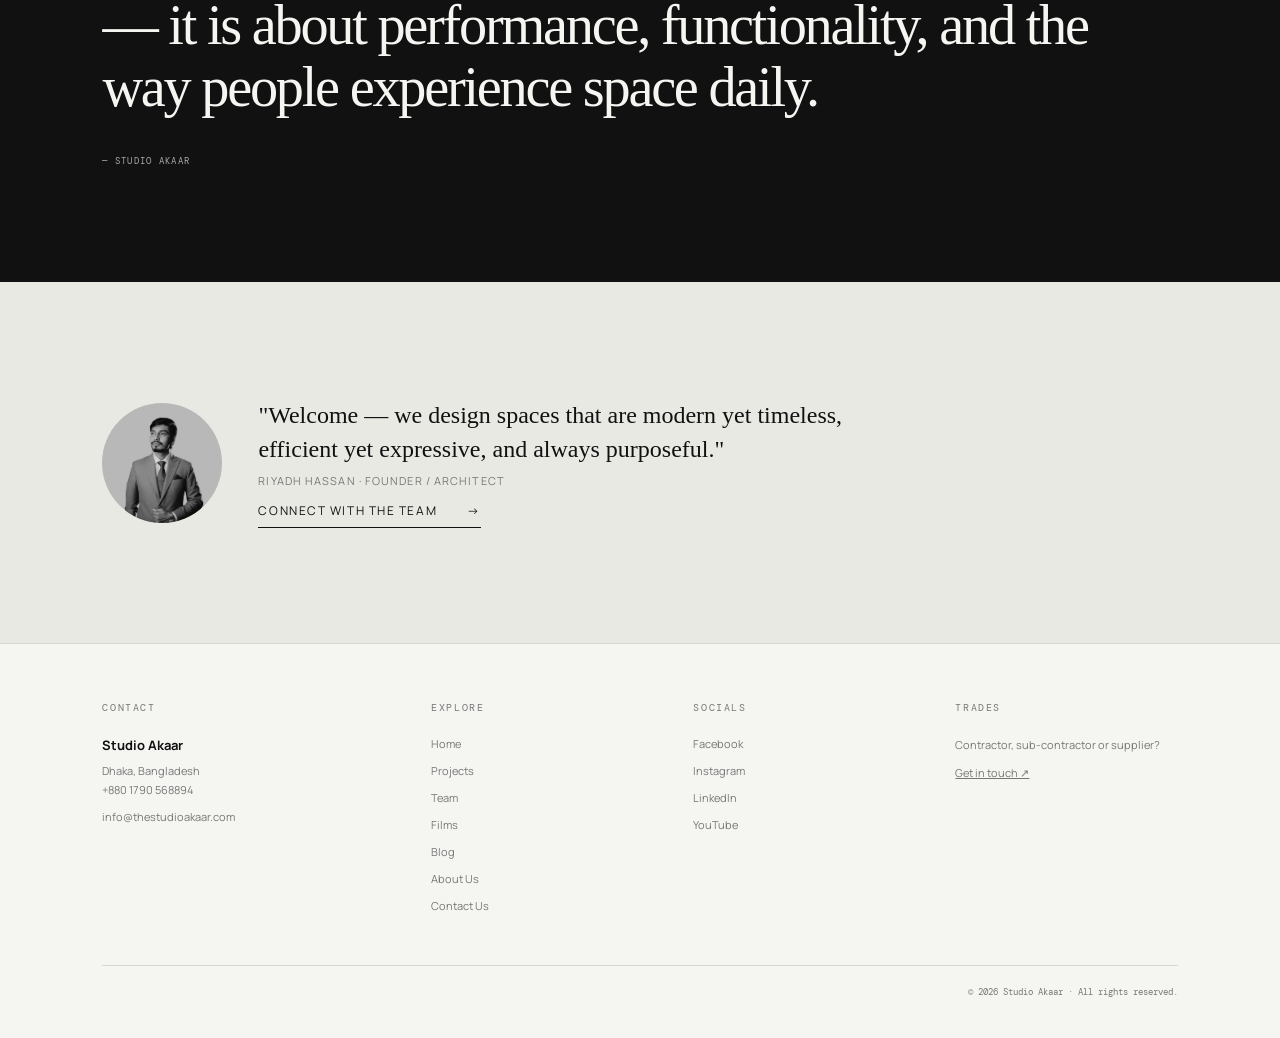
==== commit a435a8a4: "site update" ====
--- a/index.html
+++ b/index.html
@@ -72,6 +72,15 @@
   <div class="moreRow"><a class="btn" href="/projects">View full portfolio →</a></div>
 </section>
 
+<!-- LATEST BLOGS (filled from the Blogs tab of the sheet; hidden until there is at least one post) -->
+<section id="journal" style="border-top:1px solid var(--line);display:none">
+ <div class="secHead reveal">
+ <div><p class="eyebrow">Blog</p><h2 class="big">Notes from the <span>studio.</span></h2></div>
+ <a class="textLink" href="/blog" style="margin:0">All articles <span>→</span></a>
+ </div>
+ <div class="hl" id="blogHl"></div>
+</section>
+
 <!-- WHAT WE DO -->
 <section class="services" id="services">
   <div class="reveal">
@@ -109,7 +118,23 @@
 // Which project to feature in each highlight slot (matches the "category" column in your sheet)
 const HIGHLIGHTS=['Residential Building','Commercial Interior','Residential Interior'];
 
+function heroSlides(work){
+ const hero=document.getElementById('top'),base=hero.querySelector(':scope>img'),cap=hero.querySelector('.heroMeta span:last-child'),ov=hero.querySelector('.heroOverlay');
+ const picks=work.slice(-5).reverse();
+ if(!base||!cap||!picks.length||matchMedia('(prefers-reduced-motion: reduce)').matches)return;
+ base.classList.add('hs','on');
+ const S=[{el:base,t:'Studio Akaar',h:'/'}];
+ picks.forEach(p=>{const im=new Image();im.className='hs';im.alt=p.title+' — project by Studio Akaar';im.dataset.src=p.images[0];hero.insertBefore(im,ov);S.push({el:im,t:p.title,h:'/projects/'+p.slug})});
+ let cur=0,timer=0;
+ const load=i=>{const im=S[i%S.length].el;if(!im.getAttribute('src'))im.src=im.dataset.src};
+ const show=i=>{cur=i%S.length;load(cur);load(cur+1);S.forEach((s,k)=>s.el.classList.toggle('on',k===cur));cap.innerHTML=cur?'<a href="'+S[cur].h+'">'+esc(S[cur].t)+'</a>':'Studio Akaar'};
+ const stop=()=>{clearInterval(timer);timer=0},play=()=>{stop();timer=setInterval(()=>show(cur+1),6500)};
+ load(1);
+ new IntersectionObserver(es=>es[0].isIntersecting?play():stop(),{threshold:.2}).observe(hero);
+ document.addEventListener('visibilitychange',()=>document.hidden?stop():play());
+}
 loadProjects().then(work=>{
+ heroSlides(work);
   // ALBUM: cycles through your newest projects (highest Order numbers first), one by one.
   const ALBUM_SIZE=6, ALBUM_SECONDS=4.5;   // how many projects, and seconds per photo
   const recent=work.slice(-ALBUM_SIZE).reverse();
@@ -148,7 +173,7 @@
   // Highlight cards
   const picks=HIGHLIGHTS.map(c=>work.find(p=>p.category.toLowerCase()===c.toLowerCase())).filter(Boolean);
   const feat=work.filter(p=>p.featured).slice(0,3);   // projects marked Featured = Yes in the sheet
-  const list=feat.length?feat:(picks.length?picks:work.slice(0,3));
+  const list=[...feat,...work.slice(-3).reverse().filter(p=>!feat.includes(p))].slice(0,3); // featured first, then filled up with the newest so there are always 3
   document.getElementById('hl').innerHTML=list.map(p=>`
     <a class="card reveal" href="/projects/${p.slug}">
       <div class="ph"><img src="${p.images[0]}" alt="${esc(p.title)} — ${esc(p.category)} by Studio Akaar" loading="lazy"></div>
@@ -162,5 +187,21 @@
   document.getElementById('hl').innerHTML='<p style="color:#999;font-size:13px">Couldn\'t load projects right now — <a href="/projects" style="text-decoration:underline">view the portfolio</a>.</p>';
 });
 </script>
+<script>
+// Home page blog cards: posts marked Featured = Yes first, then the newest (3 in total)
+fetch('/api/blog?json=1&n=3').then(r=>r.ok?r.json():Promise.reject()).then(list=>{
+ if(!list.length)return;
+ document.getElementById('blogHl').innerHTML=list.map(p=>`
+ <a class="card bcard reveal" href="/blog/${esc(p.slug)}">
+ <div class="ph">${p.cover?`<img src="${esc(p.cover)}" alt="${esc(p.title)}" loading="lazy">`:`<div class="ini">${esc(p.title.charAt(0))}</div>`}</div>
+ <span class="label tag">${esc(p.category)}</span>
+ <h3>${esc(p.title)}</h3>
+ <p class="meta">${esc([p.date,p.mins+' min read'].filter(Boolean).join(' · '))}</p>
+ <p class="d">${esc(p.summary)}</p>
+ </a>`).join('');
+ document.getElementById('journal').style.display='';
+ observeReveals();
+}).catch(()=>{});
+</script>
 </body>
 </html>
--- a/site.css
+++ b/site.css
@@ -1,254 +1,279 @@
-:root{--bg:#f5f5f2;--ink:#111;--muted:#777;--line:#d8d8d2;--accent:#d8a300;--gutter:max(8vw,calc((100vw - 1440px)/2));--sy:clamp(70px,9vw,130px)}
-*{box-sizing:border-box}
-html{scroll-behavior:smooth;scrollbar-width:none}
-html::-webkit-scrollbar{display:none}
-body{margin:0;background:var(--bg);color:var(--ink);font-family:Manrope,Arial,sans-serif;font-weight:400}
-a{text-decoration:none;color:inherit}
-button{font:inherit;color:inherit;background:none;border:0;padding:0;cursor:pointer}
-img{display:block}
-
-/* LOADER */
-#loader{position:fixed;inset:0;background:#111;color:#fff;z-index:1000;display:flex;align-items:center;justify-content:center;gap:.28em;transition:opacity .4s,visibility .4s}
-#loader.done{opacity:0;visibility:hidden}
-#loader span{font-size:clamp(30px,7vw,60px);font-weight:300;letter-spacing:.2em;opacity:0;animation:li .3s forwards}
-@keyframes li{from{opacity:0;transform:translateY(10px)}to{opacity:1;transform:none}}
-.skip #loader{display:none}
-
-/* FIXED NAV + MENU */
-#nav{position:fixed;top:0;left:0;right:0;height:68px;padding:0 var(--gutter);display:flex;align-items:center;justify-content:space-between;z-index:60;color:#fff;background:rgba(15,15,15,.85);backdrop-filter:blur(10px);-webkit-backdrop-filter:blur(10px);border-bottom:1px solid rgba(255,255,255,.12)}
-.brand img{height:38px;width:auto;max-width:200px;object-fit:contain}
-#mb{width:44px;height:44px;display:flex;flex-direction:column;justify-content:center;align-items:flex-end;gap:6px}
-#mb i{display:block;height:1px;background:#fff;width:26px;transition:.3s}
-#mb i:nth-child(2){width:18px}
-#mb[aria-expanded=true] i:nth-child(1){transform:translateY(7px) rotate(45deg)}
-#mb[aria-expanded=true] i:nth-child(2){opacity:0}
-#mb[aria-expanded=true] i:nth-child(3){transform:translateY(-7px) rotate(-45deg)}
-#drawer{position:fixed;top:68px;right:var(--gutter);width:220px;background:rgba(15,15,15,.76);backdrop-filter:blur(10px);-webkit-backdrop-filter:blur(10px);border:1px solid rgba(255,255,255,.12);z-index:55;display:flex;flex-direction:column;padding:8px 0;opacity:0;visibility:hidden;transform:translateY(-8px);transition:.25s}
-#drawer.open{opacity:1;visibility:visible;transform:none}
-#drawer a{color:#fff;font-size:12px;text-transform:uppercase;letter-spacing:.14em;padding:12px 22px;opacity:.75;transition:.2s}
-#drawer a:hover,#drawer a.on{opacity:1}
-#drawer a.on{color:var(--accent)}
-
-/* AUTO-HIDING SCROLL INDICATOR */
-#sb{position:fixed;right:2px;top:0;width:3px;border-radius:3px;background:rgba(120,120,120,.7);z-index:70;opacity:0;transition:opacity .3s;pointer-events:none}
-
-/* TYPE */
-.eyebrow{font-family:'DM Mono',monospace;text-transform:uppercase;font-size:10px;letter-spacing:.16em;margin:0 0 20px}
-h2.big{font-size:clamp(38px,5vw,70px);line-height:1;letter-spacing:-.05em;font-weight:300;margin:0 0 28px}
-h2.big span,.hero h1 em{font-family:Georgia,serif;font-style:italic;font-weight:400}
-.copy{font-size:15px;line-height:1.85;color:#555;max-width:520px;margin:0}
-.textLink{font-size:12px;text-transform:uppercase;letter-spacing:.13em;border-bottom:1px solid currentColor;padding-bottom:8px;display:inline-flex;gap:30px;margin-top:26px}
-.label{font-family:'DM Mono',monospace;font-size:9px;text-transform:uppercase;letter-spacing:.1em;color:#999}
-section{padding:var(--sy) var(--gutter)}
-.reveal{opacity:0;transform:translateY(28px);transition:opacity .8s,transform .8s}
-.reveal.in{opacity:1;transform:none}
-@media(prefers-reduced-motion:reduce){.reveal{opacity:1;transform:none;transition:none}#loader span{animation:none;opacity:1}}
-
-/* HERO */
-.hero{height:100vh;min-height:640px;position:relative;background:#111;color:#fff;overflow:hidden;padding:0}
-.hero>img{position:absolute;inset:0;width:100%;height:100%;object-fit:cover;object-position:center 8%;filter:grayscale(1);transition:filter .7s}
-.heroOverlay{position:absolute;inset:0;background:linear-gradient(90deg,rgba(0,0,0,.72),rgba(0,0,0,.12) 70%),linear-gradient(0deg,rgba(0,0,0,.5),transparent 55%)}
-.heroText{position:absolute;left:var(--gutter);bottom:calc(14vh + 50px);max-width:680px}
-.hero h1{font-size:clamp(60px,9vw,140px);line-height:.84;font-weight:300;letter-spacing:-.06em;margin:0}
-.lead{font-size:16px;line-height:1.7;max-width:510px;margin:32px 0}
-.heroCount{position:absolute;left:var(--gutter);bottom:54px;display:flex;align-items:baseline;gap:14px;border-left:1px solid var(--accent);padding-left:14px}
-.heroCount b{font-size:clamp(34px,4vw,52px);font-weight:300;letter-spacing:-.05em;line-height:1}
-.heroCount span{font-family:'DM Mono',monospace;font-size:10px;text-transform:uppercase;letter-spacing:.14em}
-.heroMeta{position:absolute;left:var(--gutter);right:var(--gutter);bottom:26px;display:flex;justify-content:space-between;font-family:'DM Mono',monospace;font-size:9px;text-transform:uppercase;letter-spacing:.12em}
-
-/* INTRO */
-.intro{display:grid;grid-template-columns:2.2fr 1fr;gap:7vw;align-items:center}
-.introImg{height:560px;overflow:hidden}
-.introImg img,.card .ph img,.founderPic img{width:100%;height:100%;object-fit:cover;filter:grayscale(1);transition:.6s}
-
-/* CARDS */
-.secHead{display:flex;justify-content:space-between;align-items:end;gap:30px;margin-bottom:50px;flex-wrap:wrap}
-.secHead h2{margin:0}
-.hl{display:grid;grid-template-columns:repeat(3,minmax(0,1fr));gap:28px}
-.card{display:block;cursor:pointer}
-.card .ph{aspect-ratio:4/5;overflow:hidden;background:#ddd}
-.card.seen .ph img{transform:scale(1.04)}
-.card .tag{display:block;margin:16px 0 6px}
-.card h3{font-size:20px;font-weight:400;margin:0 0 6px;letter-spacing:-.02em}
-.card .meta{font-family:'DM Mono',monospace;font-size:10px;text-transform:uppercase;letter-spacing:.06em;color:#999;margin:0 0 10px}
-.card p.d{font-size:13px;line-height:1.7;color:#666;margin:0;display:-webkit-box;-webkit-line-clamp:3;-webkit-box-orient:vertical;overflow:hidden}
-.moreRow{text-align:center;margin-top:60px}
-.btn{display:inline-block;border:1px solid var(--ink);padding:16px 34px;font-family:'DM Mono',monospace;font-size:11px;text-transform:uppercase;letter-spacing:.12em;transition:.25s;background:none}
-.btn:hover{background:var(--ink);color:#fff}
-
-/* SERVICES */
-.services{display:grid;grid-template-columns:1.2fr 1.4fr;gap:7vw;align-items:start;border-top:1px solid var(--line)}
-.sList{border-top:1px solid var(--line)}
-.sList div{display:flex;justify-content:space-between;padding:20px 0;border-bottom:1px solid var(--line);font-size:15px;transition:padding .25s}
-.sList div:hover{padding-left:10px}
-
-/* STATEMENT */
-.statement{background:#111;color:#f5f5f2;min-height:520px;display:flex;flex-direction:column;justify-content:center}
-.statement .mark{font-family:Georgia,serif;font-size:100px;line-height:.3;color:var(--accent)}
-.statement p{font-family:Georgia,serif;font-size:clamp(30px,4.4vw,64px);line-height:1.1;letter-spacing:-.04em;max-width:1000px;margin:36px 0}
-.statement span{font-family:'DM Mono',monospace;font-size:9px;text-transform:uppercase;letter-spacing:.14em;color:#aaa}
-
-/* FOUNDER GREETING */
-.greet{background:#e9e9e4;display:flex;align-items:center;gap:36px;flex-wrap:wrap}
-.founderPic{width:120px;height:120px;border-radius:50%;overflow:hidden;flex:none}
-.founderPic img{object-position:center top}
-.greet blockquote{font-family:Georgia,serif;font-size:clamp(18px,2vw,24px);line-height:1.45;margin:0 0 6px;max-width:620px}
-.greet .who{font-size:11px;text-transform:uppercase;letter-spacing:.1em;color:#777}
-.greet .textLink{margin:14px 0 0}
-
-/* INNER PAGE HEAD */
-.pageHead{padding:150px var(--gutter) 40px}
-.pageHead h1{font-size:clamp(44px,6vw,90px);line-height:.98;letter-spacing:-.05em;font-weight:300;margin:0 0 24px}
-.pageHead h1 span{font-family:Georgia,serif;font-style:italic;font-weight:400}
-.pageHead .eyebrow{margin-bottom:18px}
-
-/* PROJECTS PAGE */
-.filters{display:flex;gap:18px;overflow:auto;white-space:nowrap;padding:0 var(--gutter) 30px;border-bottom:1px solid var(--line)}
-.filters button{color:#999;font-size:10px;text-transform:uppercase;letter-spacing:.1em}
-.filters button.active{color:#111;border-bottom:1px solid #111;padding-bottom:5px}
-.catGroup{margin-bottom:100px}
-.catGroup:last-child{margin-bottom:0}
-.catHead{display:flex;align-items:baseline;gap:16px;margin-bottom:36px}
-.catHead h3{font-size:clamp(22px,2.6vw,32px);font-weight:300;letter-spacing:-.04em;margin:0}
-.catHead span{margin-left:auto;font-family:'DM Mono',monospace;font-size:10px;text-transform:uppercase;color:#999}
-.catRow{display:grid;grid-template-columns:repeat(3,minmax(0,1fr));gap:56px 24px}
-.catRow .card h3{font-size:12px;font-weight:500}
-.catRow .tag{margin:14px 0 4px}
-.cnt{position:absolute;bottom:12px;right:12px;background:rgba(0,0,0,.6);color:#fff;font-family:'DM Mono',monospace;font-size:10px;padding:5px 9px;border-radius:20px}
-.card .ph{position:relative}
-
-/* MODAL */
-.ov{position:fixed;inset:0;background:rgba(10,10,10,.82);z-index:100;display:flex;align-items:center;justify-content:center;padding:5vw;opacity:0;pointer-events:none;transition:opacity .3s}
-.ov.open{opacity:1;pointer-events:auto}
-.mBox{background:var(--bg);max-width:920px;width:100%;max-height:86vh;overflow:auto;display:grid;grid-template-columns:1.1fr 1fr;position:relative}
-.mImg{height:56vh;max-height:520px;overflow:hidden;background:#ddd}
-.mImg img{width:100%;height:100%;object-fit:cover}
-.thumbs{display:flex;gap:8px;padding:10px;overflow-x:auto;scrollbar-width:none}
-.thumbs img{width:50px;height:50px;object-fit:cover;cursor:pointer;opacity:.5;flex:none;outline:2px solid transparent;outline-offset:-2px}
-.thumbs img.active{opacity:1;outline-color:var(--accent)}
-.mInfo{padding:50px 40px;display:flex;flex-direction:column;justify-content:center}
-.mInfo h3{font-size:clamp(26px,3vw,36px);font-weight:300;letter-spacing:-.03em;margin:14px 0 18px;line-height:1.05}
-.mInfo p{font-size:14px;line-height:1.8;color:#555}
-.mMeta{font-family:'DM Mono',monospace;font-size:10px;text-transform:uppercase;color:#999;margin-top:-8px}
-.share{display:flex;gap:8px;margin:16px 0}
-.share a,.share button{width:32px;height:32px;border-radius:50%;border:1px solid var(--line);display:flex;align-items:center;justify-content:center;color:#555;position:relative}
-.share .copied::after{content:'Copied';position:absolute;bottom:calc(100% + 8px);background:#111;color:#fff;font-size:9px;padding:4px 8px;border-radius:4px}
-.mClose{position:absolute;top:16px;right:16px;background:rgba(0,0,0,.55);color:#fff;width:34px;height:34px;border-radius:50%;z-index:2}
-.mNav{position:fixed;top:50%;transform:translateY(-50%);background:rgba(0,0,0,.4);color:#fff;width:44px;height:44px;border-radius:50%;font-size:20px;z-index:101}
-.mPrev{left:3vw}.mNext{right:3vw}
-.mCount{font-family:'DM Mono',monospace;font-size:10px;color:#999}
-
-/* CONTACT / FORM */
-.cGrid{display:grid;grid-template-columns:1fr 1.2fr;gap:7vw;align-items:start}
-.cInfo p{font-size:14px;line-height:1.9;color:#555;margin:0 0 22px}
-.cInfo a{border-bottom:1px solid currentColor}
-.field{margin-bottom:26px}
-.field>label{display:block;font-family:'DM Mono',monospace;font-size:9px;text-transform:uppercase;letter-spacing:.1em;color:#999;margin-bottom:8px}
-.field input[type=text],.field input[type=tel],.field textarea,.otherText{width:100%;border:0;border-bottom:1px solid var(--line);background:transparent;font-family:Manrope,Arial,sans-serif;font-size:15px;color:var(--ink);padding:8px 0;outline:none}
-.field input:focus,.field textarea:focus,.otherText:focus{border-color:var(--ink)}
-.field textarea{min-height:90px;resize:vertical;line-height:1.6;font-size:14px}
-.radioGrid{display:grid;grid-template-columns:1fr 1fr;gap:10px}
-.radioGrid label{display:flex;align-items:center;gap:9px;font-size:13px;border:1px solid var(--line);padding:11px 13px;cursor:pointer}
-.radioGrid label:has(input:checked){border-color:var(--ink)}
-.radioGrid .wide{grid-column:1/-1}
-.otherText:disabled{opacity:.4}
-.send{background:#111;color:#fff;font-family:'DM Mono',monospace;font-size:11px;text-transform:uppercase;letter-spacing:.1em;padding:15px 30px;transition:.2s}
-.send:hover{background:var(--accent)}
-.fStatus{font-size:12px;color:#777;margin-top:14px}
-
-/* APPROACH (about) */
-.pills{display:flex;flex-wrap:wrap;gap:8px;margin-top:24px}
-.pills span{font-family:'DM Mono',monospace;font-size:9px;text-transform:uppercase;letter-spacing:.06em;color:#999;border:1px solid var(--line);padding:4px 12px;border-radius:20px}
-
-/* FOOTER */
-footer{border-top:1px solid var(--line);padding:55px var(--gutter) 40px;display:grid;grid-template-columns:1.3fr 1fr 1fr 1fr;gap:40px;font-size:11px;color:#777}
-footer strong{color:#111;font-size:13px;display:block;margin-bottom:8px}
-footer p{line-height:1.7;margin:0}
-footer a{display:block;margin:0 0 12px}
-footer .cp{grid-column:1/-1;text-align:right;font-family:'DM Mono',monospace;font-size:9px;border-top:1px solid var(--line);padding-top:20px}
-.wa{position:fixed;right:20px;left:auto;bottom:calc(20px + env(safe-area-inset-bottom,0px));z-index:90;width:48.4px;height:48.4px;display:block;font-size:0;--g:1}
-/* --g = greyness (1 = black&white, 0 = full green). JS lowers it as the cursor/finger comes within 1 inch. */
-.wa img,.wa svg{width:100%;height:100%;object-fit:contain;filter:grayscale(var(--g)) contrast(1.3) brightness(calc(.75 + .25*(1 - var(--g)))) drop-shadow(0 2px 4px rgba(0,0,0,.3));transition:filter .15s,transform .2s}
-.wa.on img,.wa.on svg{filter:grayscale(0) drop-shadow(0 0 5px #25D366) drop-shadow(0 0 14px rgba(37,211,102,.9));transform:scale(1.1)}
-
-@media(max-width:1100px){.catRow{grid-template-columns:repeat(2,minmax(0,1fr))}}
-@media(max-width:800px){
- :root{--gutter:7vw}
- #nav{height:62px}#drawer{top:62px;left:0;right:0;width:auto;border-left:0;border-right:0;padding:14px var(--gutter) 18px}#drawer a{padding:11px 0}
- .brand img{height:30px}
- .hero{min-height:600px}.hero>img{object-position:center}
- .heroText{bottom:calc(13vh + 50px)}
- .intro,.services,.cGrid{display:block}
- .introImg{height:400px;margin-top:50px}
- .hl{grid-template-columns:1fr;gap:44px}
- .sList,.cGrid form{margin-top:50px}
- .catRow{display:flex;overflow-x:auto;scroll-snap-type:x mandatory;gap:14px;scrollbar-width:none;margin-inline:calc(-1*var(--gutter));padding:0 14px;scroll-padding-inline:14px}
- .catRow .card{flex:0 0 80vw;scroll-snap-align:start}
- .mBox{grid-template-columns:1fr;max-height:92vh}.mImg{height:44vh}.thumbs{display:none}
- .mInfo{padding:30px 26px}
- .mNav{width:38px;height:38px;font-size:16px}.mPrev{left:2vw}.mNext{right:2vw}
- footer{grid-template-columns:1fr 1fr}footer .cp{text-align:left}
- .radioGrid{grid-template-columns:1fr}
- .wa{right:14px;left:auto;bottom:calc(14px + env(safe-area-inset-bottom,0px));width:40px;height:40px}
-}
-
-/* Portfolio title */
-.pageHead h1.spaced{font-size:clamp(28px,6vw,84px);letter-spacing:.35em;text-transform:uppercase;font-weight:300;margin-bottom:20px}
-/* Touch devices: photos turn to colour as they scroll into view */
-/* COLOUR RULES. Everything starts black & white.
-   Desktop: the block under the mouse gets .seen (colour). Phone: JS sets the filter live while scrolling (html.tm). */
-.seen img,.seen .ph img{filter:none}
-.tm .hero>img,.tm .introImg img,.tm .card .ph img,.tm .founderPic img{transition:filter .12s linear}
-/* Desktop: gentle snapping between page segments */
-@media(hover:hover) and (pointer:fine){
-  html{scroll-snap-type:y proximity;scroll-padding-top:68px}
-  section,footer,.pageHead{scroll-snap-align:start}
-}
-
-/* Team page */
-.card.full p.d{display:block;-webkit-line-clamp:unset}
-.ini{display:flex;width:100%;height:100%;align-items:center;justify-content:center;font-size:56px;font-weight:300;color:#999;letter-spacing:-.04em}
-.roleLine{font-size:11px;text-transform:uppercase;letter-spacing:.1em;color:#777;margin:0}
-.founderBq{font-family:Georgia,serif;font-size:22px;line-height:1.45;margin:36px 0 0;max-width:520px}
-
-/* Home: latest-project card */
-a.introImg{display:block;position:relative;color:#fff}
-.latestCap{position:absolute;left:0;right:0;bottom:0;padding:70px 24px 22px;background:linear-gradient(0deg,rgba(0,0,0,.7),transparent);display:flex;flex-direction:column;gap:6px}
-.latestCap .label{color:#ddd}
-.latestCap b{font-size:clamp(18px,2vw,24px);font-weight:400;letter-spacing:-.02em}
-.latestCap em{font-style:normal;font-family:'DM Mono',monospace;font-size:11px;text-transform:uppercase;letter-spacing:.12em;border-bottom:1px solid currentColor;align-self:flex-start;padding-bottom:4px;margin-top:6px}
-
-/* Home: album of newest projects (cross-fades one by one) */
-a.introImg img{position:absolute;inset:0;opacity:0;transition:opacity 1.1s ease,filter .6s,transform 6s ease}
-a.introImg img.on{opacity:1;transform:scale(1.04)}
-.tm a.introImg img{transition:opacity 1.1s ease,filter .12s linear,transform 6s ease}
-.latestCap{z-index:2}
-.dots{position:absolute;right:24px;bottom:28px;display:flex;gap:6px;z-index:2;pointer-events:none}
-.dots i{display:block;width:14px;height:2px;background:rgba(255,255,255,.4);transition:.3s}
-.dots i.on{background:#fff;width:26px}
-
-/* Services written out for readers and search engines (About page) */
-.svcDetail{display:grid;grid-template-columns:1fr 1.6fr;gap:7vw;align-items:start}
-.sd{display:grid;grid-template-columns:1fr 1fr;gap:34px 36px}
-.sd h3{font-size:17px;font-weight:400;letter-spacing:-.02em;margin:0 0 8px}
-.sd p{font-size:13px;line-height:1.75;color:#666;margin:0}
-
-/* Project pages (/projects/<name>) */
-.pj{padding-bottom:10px}
-.pj h1{font-size:clamp(32px,5vw,72px)}
-.crumbs{font-family:'DM Mono',monospace;font-size:10px;text-transform:uppercase;letter-spacing:.12em;color:#999;margin:0 0 22px}
-.crumbs a:hover{color:var(--ink)}
-.pjText{padding:10px var(--gutter) 44px}
-.pjText .copy{max-width:720px}
-.pjText .copy+.copy{margin-top:18px}
-.gal{padding:0 var(--gutter);display:grid;grid-template-columns:repeat(2,minmax(0,1fr));gap:20px}
-.gal .gi:first-child{grid-column:1/-1}
-.gi{margin:0;background:#e4e4df;overflow:hidden;min-height:180px}
-.gi img{width:100%;height:auto;display:block;filter:grayscale(1);transition:filter .6s}
-.gi.seen img{filter:none}
-.tm .gi img{transition:filter .12s linear}
-.allp{display:grid;grid-template-columns:repeat(auto-fill,minmax(220px,1fr));gap:30px}
-.allp h4{font-family:'DM Mono',monospace;font-size:10px;text-transform:uppercase;letter-spacing:.1em;color:#999;font-weight:400;margin:0 0 12px}
-.allp a{display:block;font-size:13px;margin:0 0 8px;color:#555}
-.allp a:hover{color:var(--ink)}
-@media(max-width:800px){.svcDetail{display:block}.sd{grid-template-columns:1fr;margin-top:40px}.gal{grid-template-columns:1fr}}
+:root{--bg:#f5f5f2;--ink:#111;--muted:#777;--line:#d8d8d2;--accent:#d8a300;--gutter:max(8vw,calc((100vw - 1440px)/2));--sy:clamp(70px,9vw,130px)}
+*{box-sizing:border-box}
+html{scroll-behavior:smooth;scrollbar-width:none}
+html::-webkit-scrollbar{display:none}
+body{margin:0;background:var(--bg);color:var(--ink);font-family:Manrope,Arial,sans-serif;font-weight:400}
+a{text-decoration:none;color:inherit}
+button{font:inherit;color:inherit;background:none;border:0;padding:0;cursor:pointer}
+img{display:block}
+
+/* LOADER */
+#loader{position:fixed;inset:0;background:#111;color:#fff;z-index:1000;display:flex;align-items:center;justify-content:center;gap:.28em;transition:opacity .4s,visibility .4s}
+#loader.done{opacity:0;visibility:hidden}
+#loader span{font-size:clamp(30px,7vw,60px);font-weight:300;letter-spacing:.2em;opacity:0;animation:li .3s forwards}
+@keyframes li{from{opacity:0;transform:translateY(10px)}to{opacity:1;transform:none}}
+.skip #loader{display:none}
+
+/* FIXED NAV + MENU */
+#nav{position:fixed;top:0;left:0;right:0;height:68px;padding:0 var(--gutter);display:flex;align-items:center;justify-content:space-between;z-index:60;color:#fff;background:rgba(15,15,15,.85);backdrop-filter:blur(10px);-webkit-backdrop-filter:blur(10px);border-bottom:1px solid rgba(255,255,255,.12)}
+.brand img{height:38px;width:auto;max-width:200px;object-fit:contain}
+#mb{width:44px;height:44px;display:flex;flex-direction:column;justify-content:center;align-items:flex-end;gap:6px}
+#mb i{display:block;height:1px;background:#fff;width:26px;transition:.3s}
+#mb i:nth-child(2){width:18px}
+#mb[aria-expanded=true] i:nth-child(1){transform:translateY(7px) rotate(45deg)}
+#mb[aria-expanded=true] i:nth-child(2){opacity:0}
+#mb[aria-expanded=true] i:nth-child(3){transform:translateY(-7px) rotate(-45deg)}
+#drawer{position:fixed;top:68px;right:var(--gutter);width:220px;background:rgba(15,15,15,.76);backdrop-filter:blur(10px);-webkit-backdrop-filter:blur(10px);border:1px solid rgba(255,255,255,.12);z-index:55;display:flex;flex-direction:column;padding:8px 0;opacity:0;visibility:hidden;transform:translateY(-8px);transition:.25s}
+#drawer.open{opacity:1;visibility:visible;transform:none}
+#drawer a{color:#fff;font-size:12px;text-transform:uppercase;letter-spacing:.14em;padding:12px 22px;opacity:.75;transition:.2s}
+#drawer a:hover,#drawer a.on{opacity:1}
+#drawer a.on{color:var(--accent)}
+
+/* AUTO-HIDING SCROLL INDICATOR */
+#sb{position:fixed;right:2px;top:0;width:3px;border-radius:3px;background:rgba(120,120,120,.7);z-index:70;opacity:0;transition:opacity .3s;pointer-events:none}
+
+/* TYPE */
+.eyebrow{font-family:'DM Mono',monospace;text-transform:uppercase;font-size:10px;letter-spacing:.16em;margin:0 0 20px}
+h2.big{font-size:clamp(38px,5vw,70px);line-height:1;letter-spacing:-.05em;font-weight:300;margin:0 0 28px}
+h2.big span,.hero h1 em{font-family:Georgia,serif;font-style:italic;font-weight:400}
+.copy{font-size:15px;line-height:1.85;color:#555;max-width:520px;margin:0}
+.textLink{font-size:12px;text-transform:uppercase;letter-spacing:.13em;border-bottom:1px solid currentColor;padding-bottom:8px;display:inline-flex;gap:30px;margin-top:26px}
+.label{font-family:'DM Mono',monospace;font-size:9px;text-transform:uppercase;letter-spacing:.1em;color:#999}
+section{padding:var(--sy) var(--gutter)}
+.reveal{opacity:0;transform:translateY(28px);transition:opacity .8s,transform .8s}
+.reveal.in{opacity:1;transform:none}
+@media(prefers-reduced-motion:reduce){.reveal{opacity:1;transform:none;transition:none}#loader span{animation:none;opacity:1}}
+
+/* HERO */
+.hero{height:100vh;min-height:640px;position:relative;background:#111;color:#fff;overflow:hidden;padding:0}
+.hero>img{position:absolute;inset:0;width:100%;height:100%;object-fit:cover;object-position:center 8%;filter:grayscale(1);transition:filter .7s}
+.heroOverlay{position:absolute;inset:0;background:linear-gradient(90deg,rgba(0,0,0,.72),rgba(0,0,0,.12) 70%),linear-gradient(0deg,rgba(0,0,0,.5),transparent 55%)}
+.heroText{position:absolute;left:var(--gutter);bottom:calc(14vh + 50px);max-width:680px}
+.hero h1{font-size:clamp(60px,9vw,140px);line-height:.84;font-weight:300;letter-spacing:-.06em;margin:0}
+.lead{font-size:16px;line-height:1.7;max-width:510px;margin:32px 0}
+.heroCount{position:absolute;left:var(--gutter);bottom:54px;display:flex;align-items:baseline;gap:14px;border-left:1px solid var(--accent);padding-left:14px}
+.heroCount b{font-size:clamp(34px,4vw,52px);font-weight:300;letter-spacing:-.05em;line-height:1}
+.heroCount span{font-family:'DM Mono',monospace;font-size:10px;text-transform:uppercase;letter-spacing:.14em}
+.heroMeta{position:absolute;left:var(--gutter);right:var(--gutter);bottom:26px;display:flex;justify-content:space-between;font-family:'DM Mono',monospace;font-size:9px;text-transform:uppercase;letter-spacing:.12em}
+
+/* INTRO */
+.intro{display:grid;grid-template-columns:2.2fr 1fr;gap:7vw;align-items:center}
+.introImg{height:560px;overflow:hidden}
+.introImg img,.card .ph img,.founderPic img{width:100%;height:100%;object-fit:cover;filter:grayscale(1);transition:.6s}
+
+/* CARDS */
+.secHead{display:flex;justify-content:space-between;align-items:end;gap:30px;margin-bottom:50px;flex-wrap:wrap}
+.secHead h2{margin:0}
+.hl{display:grid;grid-template-columns:repeat(3,minmax(0,1fr));gap:28px}
+.card{display:block;cursor:pointer}
+.card .ph{aspect-ratio:4/5;overflow:hidden;background:#ddd}
+.card.seen .ph img{transform:scale(1.04)}
+.card .tag{display:block;margin:16px 0 6px}
+.card h3{font-size:20px;font-weight:400;margin:0 0 6px;letter-spacing:-.02em}
+.card .meta{font-family:'DM Mono',monospace;font-size:10px;text-transform:uppercase;letter-spacing:.06em;color:#999;margin:0 0 10px}
+.card p.d{font-size:13px;line-height:1.7;color:#666;margin:0;display:-webkit-box;-webkit-line-clamp:3;-webkit-box-orient:vertical;overflow:hidden}
+.moreRow{text-align:center;margin-top:60px}
+.btn{display:inline-block;border:1px solid var(--ink);padding:16px 34px;font-family:'DM Mono',monospace;font-size:11px;text-transform:uppercase;letter-spacing:.12em;transition:.25s;background:none}
+.btn:hover{background:var(--ink);color:#fff}
+
+/* SERVICES */
+.services{display:grid;grid-template-columns:1.2fr 1.4fr;gap:7vw;align-items:start;border-top:1px solid var(--line)}
+.sList{border-top:1px solid var(--line)}
+.sList div{display:flex;justify-content:space-between;padding:20px 0;border-bottom:1px solid var(--line);font-size:15px;transition:padding .25s}
+.sList div:hover{padding-left:10px}
+
+/* STATEMENT */
+.statement{background:#111;color:#f5f5f2;min-height:520px;display:flex;flex-direction:column;justify-content:center}
+.statement .mark{font-family:Georgia,serif;font-size:100px;line-height:.3;color:var(--accent)}
+.statement p{font-family:Georgia,serif;font-size:clamp(30px,4.4vw,64px);line-height:1.1;letter-spacing:-.04em;max-width:1000px;margin:36px 0}
+.statement span{font-family:'DM Mono',monospace;font-size:9px;text-transform:uppercase;letter-spacing:.14em;color:#aaa}
+
+/* FOUNDER GREETING */
+.greet{background:#e9e9e4;display:flex;align-items:center;gap:36px;flex-wrap:wrap}
+.founderPic{width:120px;height:120px;border-radius:50%;overflow:hidden;flex:none}
+.founderPic img{object-position:center top}
+.greet blockquote{font-family:Georgia,serif;font-size:clamp(18px,2vw,24px);line-height:1.45;margin:0 0 6px;max-width:620px}
+.greet .who{font-size:11px;text-transform:uppercase;letter-spacing:.1em;color:#777}
+.greet .textLink{margin:14px 0 0}
+
+/* INNER PAGE HEAD */
+.pageHead{padding:150px var(--gutter) 40px}
+.pageHead h1{font-size:clamp(44px,6vw,90px);line-height:.98;letter-spacing:-.05em;font-weight:300;margin:0 0 24px}
+.pageHead h1 span{font-family:Georgia,serif;font-style:italic;font-weight:400}
+.pageHead .eyebrow{margin-bottom:18px}
+
+/* PROJECTS PAGE */
+.filters{display:flex;gap:18px;overflow:auto;white-space:nowrap;padding:0 var(--gutter) 30px;border-bottom:1px solid var(--line)}
+.filters button{color:#999;font-size:10px;text-transform:uppercase;letter-spacing:.1em}
+.filters button.active{color:#111;border-bottom:1px solid #111;padding-bottom:5px}
+.catGroup{margin-bottom:100px}
+.catGroup:last-child{margin-bottom:0}
+.catHead{display:flex;align-items:baseline;gap:16px;margin-bottom:36px}
+.catHead h3{font-size:clamp(22px,2.6vw,32px);font-weight:300;letter-spacing:-.04em;margin:0}
+.catHead span{margin-left:auto;font-family:'DM Mono',monospace;font-size:10px;text-transform:uppercase;color:#999}
+.catRow{display:grid;grid-template-columns:repeat(3,minmax(0,1fr));gap:56px 24px}
+.catRow .card h3{font-size:12px;font-weight:500}
+.catRow .tag{margin:14px 0 4px}
+.cnt{position:absolute;bottom:12px;right:12px;background:rgba(0,0,0,.6);color:#fff;font-family:'DM Mono',monospace;font-size:10px;padding:5px 9px;border-radius:20px}
+.card .ph{position:relative}
+
+/* MODAL */
+.ov{position:fixed;inset:0;background:rgba(10,10,10,.82);z-index:100;display:flex;align-items:center;justify-content:center;padding:5vw;opacity:0;pointer-events:none;transition:opacity .3s}
+.ov.open{opacity:1;pointer-events:auto}
+.mBox{background:var(--bg);max-width:920px;width:100%;max-height:86vh;overflow:auto;display:grid;grid-template-columns:1.1fr 1fr;position:relative}
+.mImg{height:56vh;max-height:520px;overflow:hidden;background:#ddd}
+.mImg img{width:100%;height:100%;object-fit:cover}
+.thumbs{display:flex;gap:8px;padding:10px;overflow-x:auto;scrollbar-width:none}
+.thumbs img{width:50px;height:50px;object-fit:cover;cursor:pointer;opacity:.5;flex:none;outline:2px solid transparent;outline-offset:-2px}
+.thumbs img.active{opacity:1;outline-color:var(--accent)}
+.mInfo{padding:50px 40px;display:flex;flex-direction:column;justify-content:center}
+.mInfo h3{font-size:clamp(26px,3vw,36px);font-weight:300;letter-spacing:-.03em;margin:14px 0 18px;line-height:1.05}
+.mInfo p{font-size:14px;line-height:1.8;color:#555}
+.mMeta{font-family:'DM Mono',monospace;font-size:10px;text-transform:uppercase;color:#999;margin-top:-8px}
+.share{display:flex;gap:8px;margin:16px 0}
+.share a,.share button{width:32px;height:32px;border-radius:50%;border:1px solid var(--line);display:flex;align-items:center;justify-content:center;color:#555;position:relative}
+.share .copied::after{content:'Copied';position:absolute;bottom:calc(100% + 8px);background:#111;color:#fff;font-size:9px;padding:4px 8px;border-radius:4px}
+.mClose{position:absolute;top:16px;right:16px;background:rgba(0,0,0,.55);color:#fff;width:34px;height:34px;border-radius:50%;z-index:2}
+.mNav{position:fixed;top:50%;transform:translateY(-50%);background:rgba(0,0,0,.4);color:#fff;width:44px;height:44px;border-radius:50%;font-size:20px;z-index:101}
+.mPrev{left:3vw}.mNext{right:3vw}
+.mCount{font-family:'DM Mono',monospace;font-size:10px;color:#999}
+
+/* CONTACT / FORM */
+.cGrid{display:grid;grid-template-columns:1fr 1.2fr;gap:7vw;align-items:start}
+.cInfo p{font-size:14px;line-height:1.9;color:#555;margin:0 0 22px}
+.cInfo a{border-bottom:1px solid currentColor}
+.field{margin-bottom:26px}
+.field>label{display:block;font-family:'DM Mono',monospace;font-size:9px;text-transform:uppercase;letter-spacing:.1em;color:#999;margin-bottom:8px}
+.field input[type=text],.field input[type=tel],.field textarea,.otherText{width:100%;border:0;border-bottom:1px solid var(--line);background:transparent;font-family:Manrope,Arial,sans-serif;font-size:15px;color:var(--ink);padding:8px 0;outline:none}
+.field input:focus,.field textarea:focus,.otherText:focus{border-color:var(--ink)}
+.field textarea{min-height:90px;resize:vertical;line-height:1.6;font-size:14px}
+.radioGrid{display:grid;grid-template-columns:1fr 1fr;gap:10px}
+.radioGrid label{display:flex;align-items:center;gap:9px;font-size:13px;border:1px solid var(--line);padding:11px 13px;cursor:pointer}
+.radioGrid label:has(input:checked){border-color:var(--ink)}
+.radioGrid .wide{grid-column:1/-1}
+.otherText:disabled{opacity:.4}
+.send{background:#111;color:#fff;font-family:'DM Mono',monospace;font-size:11px;text-transform:uppercase;letter-spacing:.1em;padding:15px 30px;transition:.2s}
+.send:hover{background:var(--accent)}
+.fStatus{font-size:12px;color:#777;margin-top:14px}
+
+/* APPROACH (about) */
+.pills{display:flex;flex-wrap:wrap;gap:8px;margin-top:24px}
+.pills span{font-family:'DM Mono',monospace;font-size:9px;text-transform:uppercase;letter-spacing:.06em;color:#999;border:1px solid var(--line);padding:4px 12px;border-radius:20px}
+
+/* FOOTER */
+footer{border-top:1px solid var(--line);padding:55px var(--gutter) 40px;display:grid;grid-template-columns:1.3fr 1fr 1fr 1fr;gap:40px;font-size:11px;color:#777}
+footer strong{color:#111;font-size:13px;display:block;margin-bottom:8px}
+footer p{line-height:1.7;margin:0}
+footer a{display:block;margin:0 0 12px}
+footer .cp{grid-column:1/-1;text-align:right;font-family:'DM Mono',monospace;font-size:9px;border-top:1px solid var(--line);padding-top:20px}
+.wa{position:fixed;right:20px;left:auto;bottom:calc(20px + env(safe-area-inset-bottom,0px));z-index:90;width:48.4px;height:48.4px;display:block;font-size:0;--g:1}
+/* --g = greyness (1 = black&white, 0 = full green). JS lowers it as the cursor/finger comes within 1 inch. */
+.wa img,.wa svg{width:100%;height:100%;object-fit:contain;filter:grayscale(var(--g)) contrast(1.3) brightness(calc(.75 + .25*(1 - var(--g)))) drop-shadow(0 2px 4px rgba(0,0,0,.3));transition:filter .15s,transform .2s}
+.wa.on img,.wa.on svg{filter:grayscale(0) drop-shadow(0 0 5px #25D366) drop-shadow(0 0 14px rgba(37,211,102,.9));transform:scale(1.1)}
+
+@media(max-width:1100px){.catRow{grid-template-columns:repeat(2,minmax(0,1fr))}}
+@media(max-width:800px){
+ :root{--gutter:7vw}
+ #nav{height:62px}#drawer{top:62px;left:0;right:0;width:auto;border-left:0;border-right:0;padding:14px var(--gutter) 18px}#drawer a{padding:11px 0}
+ .brand img{height:30px}
+ .hero{min-height:600px}.hero>img{object-position:center}
+ .heroText{bottom:calc(13vh + 50px)}
+ .intro,.services,.cGrid{display:block}
+ .introImg{height:400px;margin-top:50px}
+ .hl{grid-template-columns:1fr;gap:44px}
+ .sList,.cGrid form{margin-top:50px}
+ .catRow{display:flex;overflow-x:auto;scroll-snap-type:x mandatory;gap:14px;scrollbar-width:none;margin-inline:calc(-1*var(--gutter));padding:0 14px;scroll-padding-inline:14px}
+ .catRow .card{flex:0 0 80vw;scroll-snap-align:start}
+ .mBox{grid-template-columns:1fr;max-height:92vh}.mImg{height:44vh}.thumbs{display:none}
+ .mInfo{padding:30px 26px}
+ .mNav{width:38px;height:38px;font-size:16px}.mPrev{left:2vw}.mNext{right:2vw}
+ footer{grid-template-columns:1fr 1fr}footer .cp{text-align:left}
+ .radioGrid{grid-template-columns:1fr}
+ .wa{right:14px;left:auto;bottom:calc(14px + env(safe-area-inset-bottom,0px));width:40px;height:40px}
+}
+
+/* Portfolio title */
+.pageHead h1.spaced{font-size:clamp(28px,6vw,84px);letter-spacing:.35em;text-transform:uppercase;font-weight:300;margin-bottom:20px}
+/* Touch devices: photos turn to colour as they scroll into view */
+/* COLOUR RULES. Everything starts black & white.
+   Desktop: the block under the mouse gets .seen (colour). Phone: JS sets the filter live while scrolling (html.tm). */
+.seen img,.seen .ph img{filter:none}
+.tm .hero>img,.tm .introImg img,.tm .card .ph img,.tm .founderPic img{transition:filter .12s linear}
+/* Desktop: gentle snapping between page segments */
+@media(hover:hover) and (pointer:fine){
+  html{scroll-padding-top:68px}
+  
+}
+
+/* Team page */
+.card.full p.d{display:block;-webkit-line-clamp:unset}
+.ini{display:flex;width:100%;height:100%;align-items:center;justify-content:center;font-size:56px;font-weight:300;color:#999;letter-spacing:-.04em}
+.roleLine{font-size:11px;text-transform:uppercase;letter-spacing:.1em;color:#777;margin:0}
+.founderBq{font-family:Georgia,serif;font-size:22px;line-height:1.45;margin:36px 0 0;max-width:520px}
+
+/* Home: latest-project card */
+a.introImg{display:block;position:relative;color:#fff}
+.latestCap{position:absolute;left:0;right:0;bottom:0;padding:70px 24px 22px;background:linear-gradient(0deg,rgba(0,0,0,.7),transparent);display:flex;flex-direction:column;gap:6px}
+.latestCap .label{color:#ddd}
+.latestCap b{font-size:clamp(18px,2vw,24px);font-weight:400;letter-spacing:-.02em}
+.latestCap em{font-style:normal;font-family:'DM Mono',monospace;font-size:11px;text-transform:uppercase;letter-spacing:.12em;border-bottom:1px solid currentColor;align-self:flex-start;padding-bottom:4px;margin-top:6px}
+
+/* Home: album of newest projects (cross-fades one by one) */
+a.introImg img{position:absolute;inset:0;opacity:0;transition:opacity 1.1s ease,filter .6s,transform 6s ease}
+a.introImg img.on{opacity:1;transform:scale(1.04)}
+.tm a.introImg img{transition:opacity 1.1s ease,filter .12s linear,transform 6s ease}
+.latestCap{z-index:2}
+.dots{position:absolute;right:24px;bottom:28px;display:flex;gap:6px;z-index:2;pointer-events:none}
+.dots i{display:block;width:14px;height:2px;background:rgba(255,255,255,.4);transition:.3s}
+.dots i.on{background:#fff;width:26px}
+
+/* Services written out for readers and search engines (About page) */
+.svcDetail{display:grid;grid-template-columns:1fr 1.6fr;gap:7vw;align-items:start}
+.sd{display:grid;grid-template-columns:1fr 1fr;gap:34px 36px}
+.sd h3{font-size:17px;font-weight:400;letter-spacing:-.02em;margin:0 0 8px}
+.sd p{font-size:13px;line-height:1.75;color:#666;margin:0}
+
+/* Project pages (/projects/<name>) */
+.pj{padding-bottom:10px}
+.pj h1{font-size:clamp(32px,5vw,72px)}
+.crumbs{font-family:'DM Mono',monospace;font-size:10px;text-transform:uppercase;letter-spacing:.12em;color:#999;margin:0 0 22px}
+.crumbs a:hover{color:var(--ink)}
+.pjText{padding:10px var(--gutter) 44px}
+.pjText .copy{max-width:720px}
+.pjText .copy+.copy{margin-top:18px}
+.gal{padding:0 var(--gutter);display:grid;grid-template-columns:repeat(2,minmax(0,1fr));gap:20px}
+.gal .gi:first-child{grid-column:1/-1}
+.gi{margin:0;background:#e4e4df;overflow:hidden;min-height:180px}
+.gi img{width:100%;height:auto;display:block;filter:grayscale(1);transition:filter .6s}
+.gi.seen img{filter:none}
+.tm .gi img{transition:filter .12s linear}
+.allp{display:grid;grid-template-columns:repeat(auto-fill,minmax(220px,1fr));gap:30px}
+.allp h4{font-family:'DM Mono',monospace;font-size:10px;text-transform:uppercase;letter-spacing:.1em;color:#999;font-weight:400;margin:0 0 12px}
+.allp a{display:block;font-size:13px;margin:0 0 8px;color:#555}
+.allp a:hover{color:var(--ink)}
+@media(max-width:800px){.svcDetail{display:block}.sd{grid-template-columns:1fr;margin-top:40px}.gal{grid-template-columns:1fr}}
+
+/* ── Bigger "Who we are" / "What we do" headings ── */
+.intro h2.big,.services h2.big{font-size:clamp(42px,5.4vw,76px)}
+
+/* ── Hero slideshow (newest projects cross-fade and drift slowly) ── */
+.hero>img.hs{opacity:0;transform:scale(1);transition:opacity 1.6s ease,transform 14s linear,filter .7s}
+.hero>img.hs.on{opacity:1;transform:scale(1.1)}
+.tm .hero>img.hs{transition:opacity 1.6s ease,transform 14s linear,filter .12s linear}
+.heroMeta a{border-bottom:1px solid currentColor}
+
+/* ── Blog: cards (home + /blog) and article page ── */
+.bcard .ph{aspect-ratio:3/2}
+.bcard h3{font-size:20px;line-height:1.25}
+.blogList{row-gap:56px}
+.blogCover{padding:0 var(--gutter) 10px}
+.blogCover .gi img{max-height:680px;object-fit:cover}
+.post{padding:30px var(--gutter) 40px}
+.post>*{max-width:720px}
+.post p{font-size:16px;line-height:1.9;color:#444;margin:0 0 22px}
+.post h2{font-size:clamp(26px,3vw,36px);font-weight:300;letter-spacing:-.03em;line-height:1.1;margin:56px 0 18px}
+.post h3{font-size:20px;font-weight:400;margin:40px 0 12px}
+.post ul{font-size:16px;line-height:1.9;color:#444;margin:0 0 22px;padding-left:20px}
+.post a{text-decoration:underline}
+.post figure.pf{max-width:980px;margin:40px 0}
+.post figcaption{font-size:12px;color:#888;padding-top:10px}
